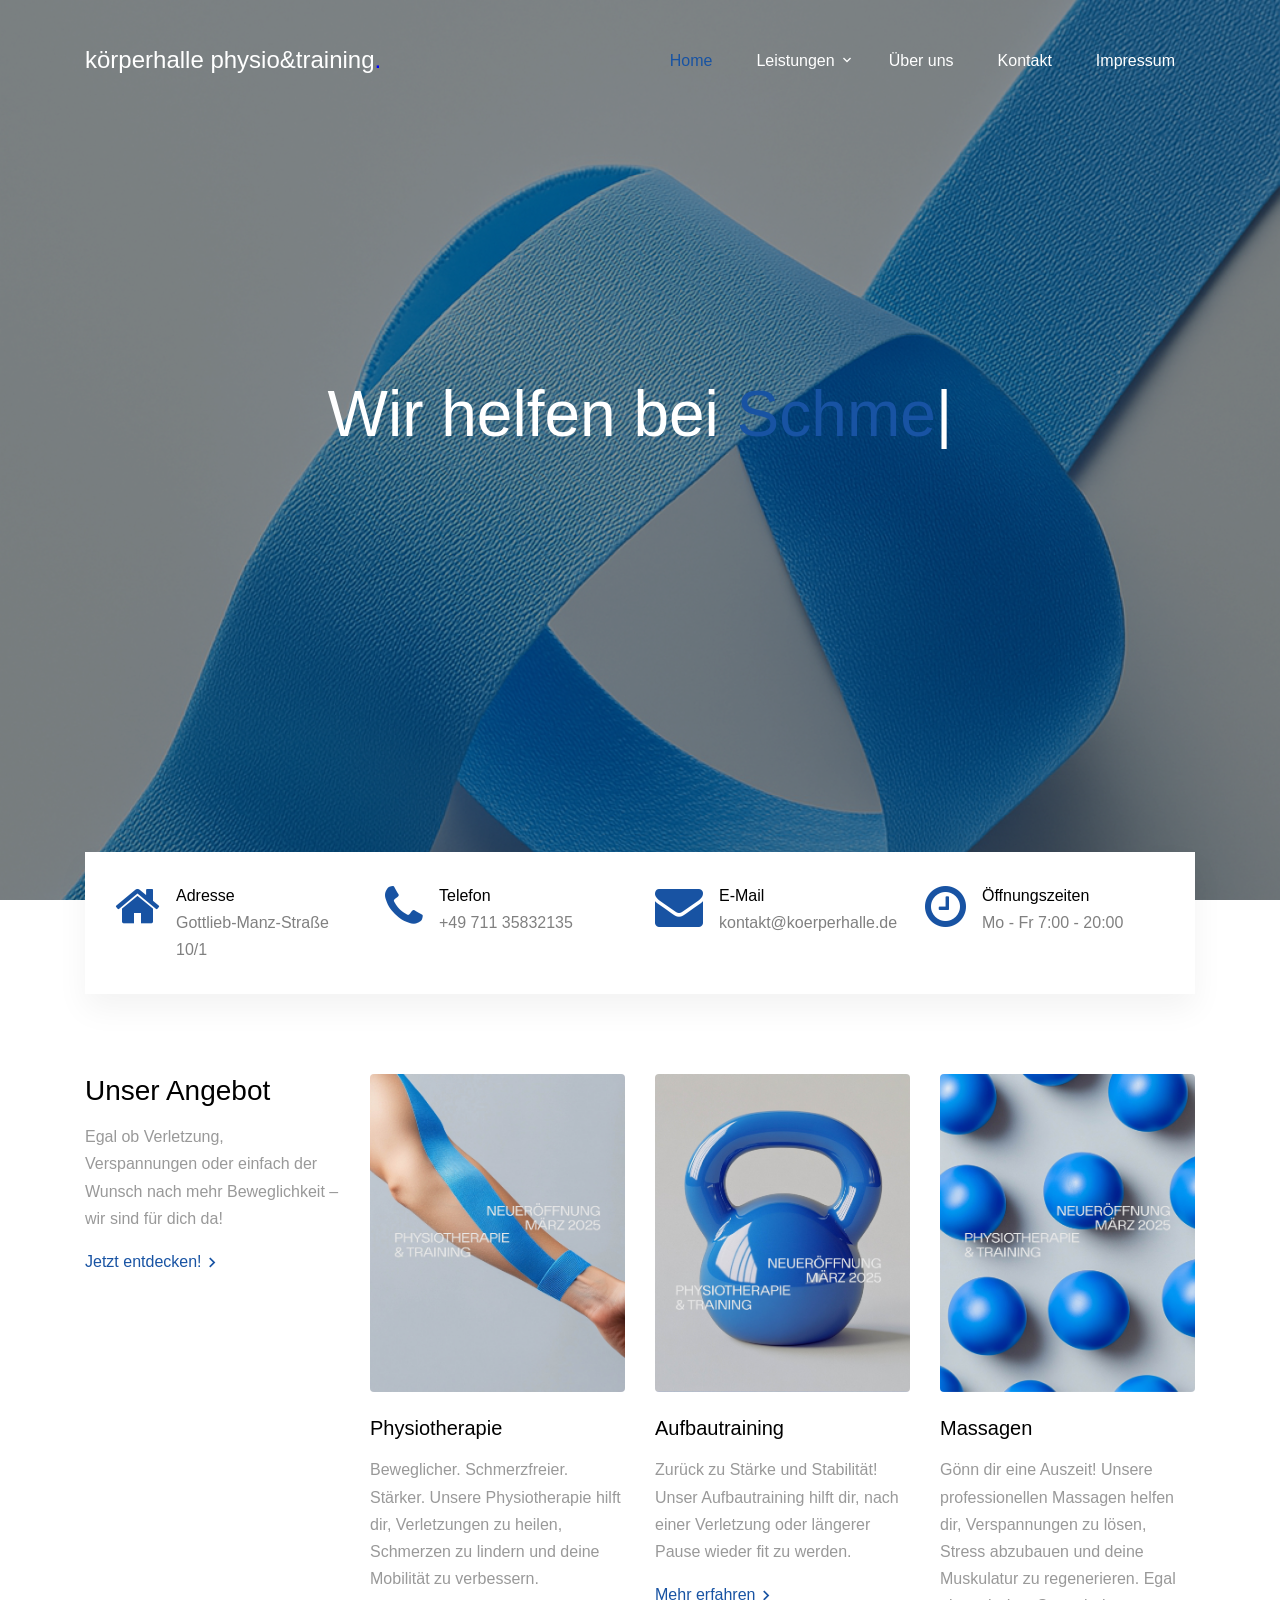
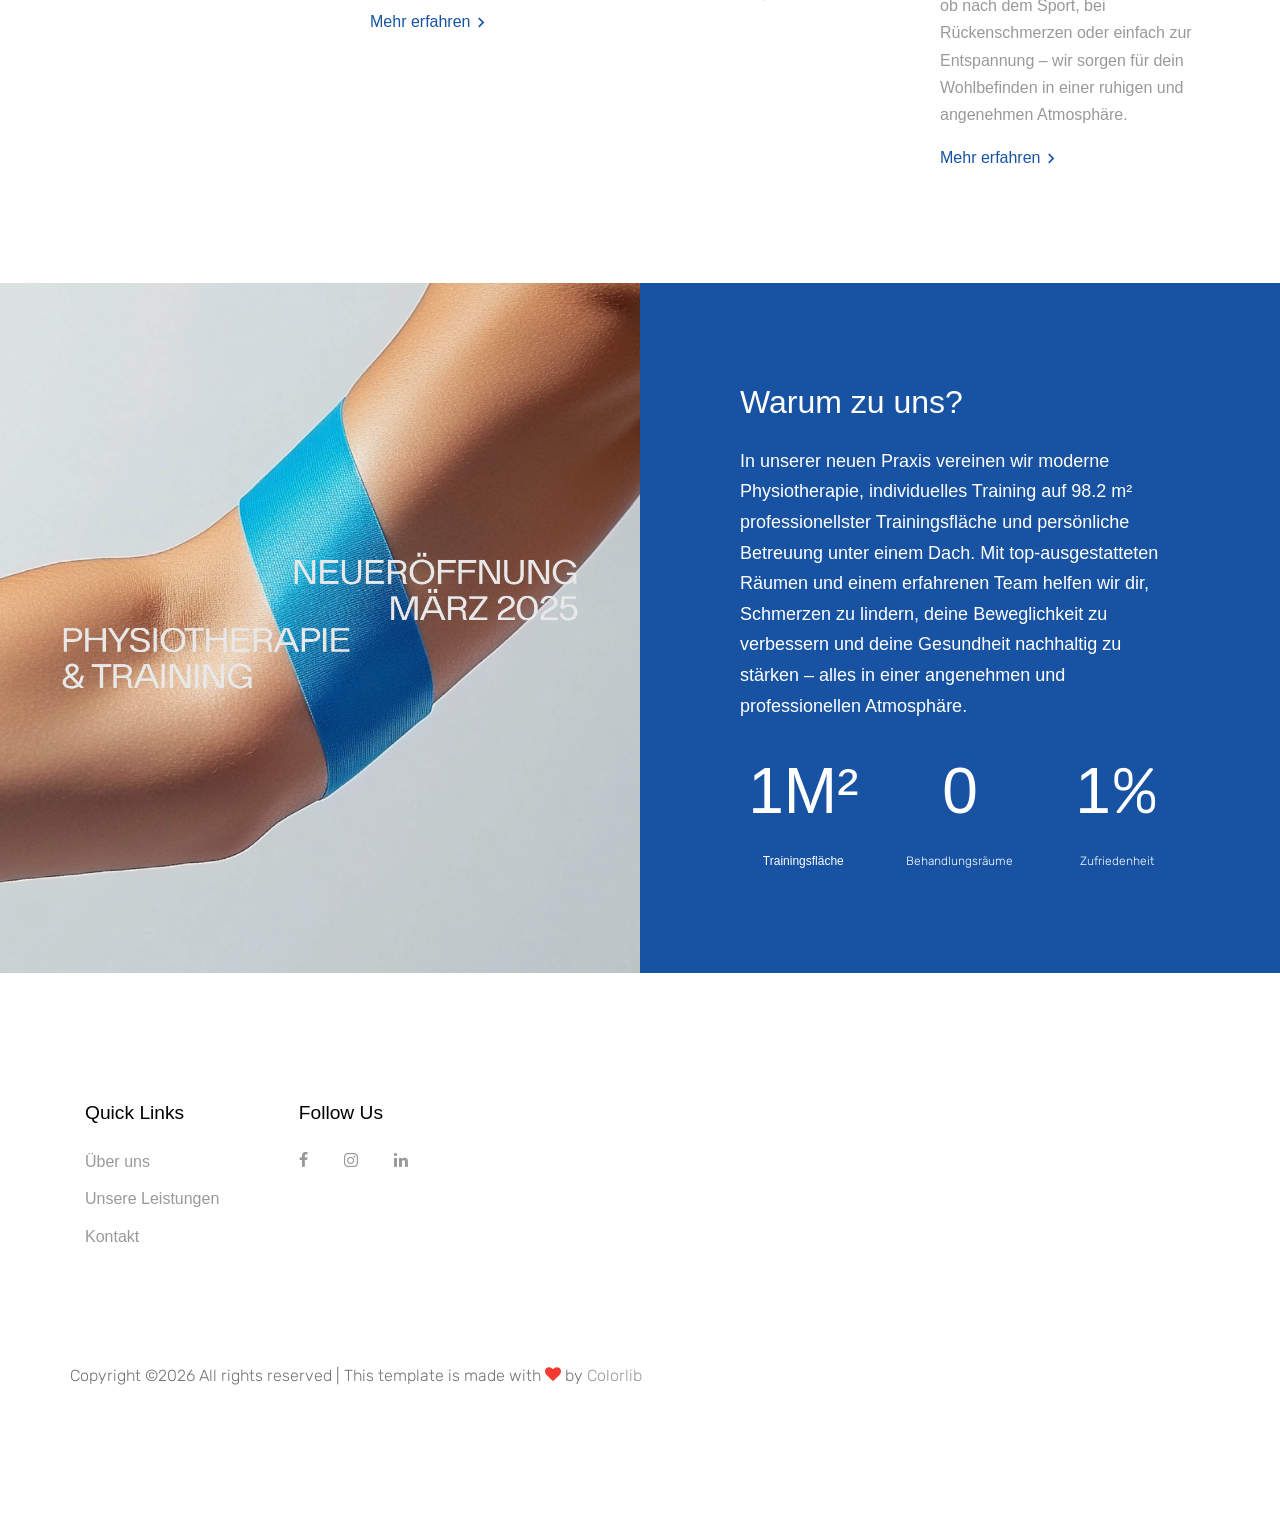
==== index.html @ 4d40f16c "Update index.html" ====
<!DOCTYPE html>
<html lang="de">
  <head>
    <title>Körperhalle physio&training - Ihre Physiotherapie in Filderstadt-Bernhausen</title>
    <meta charset="utf-8">
    <meta name="viewport" content="width=device-width, initial-scale=1, shrink-to-fit=no">

    <link rel="canonical" href="https://koerperhalle.de/index.html"/>
    <link rel="icon" type="image/png" href="images/favicon.png">
  
    <script type="application/ld+json">
      {
        "@context": "https://schema.org",
        "@type": "Physiotherapy",
        "name": "Körperhalle – Physiotherapie Filderstadt Bernhausen",
        "url": "https://koerperhalle.de",
        "address": {
          "@type": "PostalAddress",
          "streetAddress": "Gottlieb-Manz-Straße 10/1",
          "addressLocality": "Filderstadt",
          "postalCode": "70794",
          "addressCountry": "DE"
        },
        "telephone": "+49 711 35832135",
        "priceRange": "€€",
        "geo": {
          "@type": "GeoCoordinates",
          "latitude": "48.6896",
          "longitude": "9.2209"
        },
        "openingHours": "Mo-Fr 07:00-20:00",
        "sameAs": [
          "https://www.instagram.com/koerperhalle.pt", 
          "https://www.facebook.com/share/12Hc7VGkG9W/?mibextid=wwXIfr"
        ]
      }
      </script>  
    
    <link href="https://fonts.googleapis.com/css?family=Rubik:400,700" rel="stylesheet">

    <link rel="stylesheet" href="fonts/icomoon/style.css">

    <link rel="stylesheet" href="fonts/ekstra/ekstra.css">

    <link rel="stylesheet" href="css/bootstrap.min.css">
    <link rel="stylesheet" href="css/magnific-popup.css">
    <link rel="stylesheet" href="css/jquery-ui.css">
    <link rel="stylesheet" href="css/owl.carousel.min.css">
    <link rel="stylesheet" href="css/owl.theme.default.min.css">

    <link rel="stylesheet" href="css/bootstrap-datepicker.css">

    <link rel="stylesheet" href="fonts/flaticon/font/flaticon.css">

    <link rel="stylesheet" href="css/aos.css">
    <link rel="stylesheet" href="css/rangeslider.css">

    <link rel="stylesheet" href="css/style.css">
    
  </head>
  <body>
  
  <div class="site-wrap">

    <div class="site-mobile-menu">
      <div class="site-mobile-menu-header">
        <div class="site-mobile-menu-close mt-3">
          <span class="icon-close2 js-menu-toggle"></span>
        </div>
      </div>
      <div class="site-mobile-menu-body"></div>
    </div>
    
    <header class="site-navbar" role="banner">

      <div class="container">
        <div class="row align-items-center">
          
          <div class="col-11 col-xl-4">
            <h1 class="mb-0 site-logo"><a href="index.html" class="text-white mb-0 custom-font">körperhalle physio&training<span class="text-primary">.</span> </a></h1>
          </div>
          <div class="col-12 col-md-8 d-none d-xl-block">
            <nav class="site-navigation position-relative text-right" role="navigation">

              <ul class="site-menu js-clone-nav mr-auto d-none d-lg-block">
                <li class="active custom-font"><a href="index.html"><span>Home</span></a></li> 
                <li class="has-children custom-font">
                  <a href="Leistungen.html"><span>Leistungen</span></a>
                  <ul class="dropdown arrow-top">
                    <li><a href="Leistungen.html">Manuelle Therapie</a></li>
                    <li><a href="Leistungen.html">Gerätegestützte Krankengymnastik</a></li>
                    <li><a href="Leistungen.html">Manuelle Lymphdrainage</a></li>
                    <li><a href="Leistungen.html">Krankengymnastik</a></li>
                    <li><a href="Leistungen.html">Massagetherapie</a></li>
                    <li><a href="Leistungen.html">Elektrotherapie</a></li>
                    <li><a href="Leistungen.html">Wärmetherapie</a></li>
                    <li><a href="Leistungen.html">Return to Activity Testung</a></li>
                    <li><a href="Leistungen.html">Sportphysiotherapie</a></li>
                  </ul>
                </li>
                <li><a href="ueber-uns.html"><span class="custom-font">Über uns</span></a></li>
                <li><a href="contact.html"><span class="custom-font">Kontakt</span></a></li>
                <li><a href="Impressum.html"><span class="custom-font">Impressum</span></a></li>
              </ul>
            </nav>
          </div>


          <div class="d-inline-block d-xl-none ml-md-0 mr-auto py-3" style="position: relative; top: 3px;"><a href="#" class="site-menu-toggle js-menu-toggle text-white"><span class="icon-menu h3"></span></a></div>

          </div>

        </div>
      </div>
      
    </header>

    <div class="site-blocks-cover overlay" style="background-image: url(images/TapeHeader.jpg);" data-aos="fade" data-stellar-background-ratio="0.5">
      <div class="container">
        <div class="row align-items-center justify-content-center text-center">

          <div class="col-md-10">
            
            <div class="row justify-content-center mb-4">
              <div class="col-md-10 text-center">
                <h1 data-aos="fade-up" class="mb-5 custom-font">Wir helfen bei <span class="typed-words"></span></h1>

              </div>
            </div>

          </div>
        </div>
      </div>
    </div>  

    <div class="block-quick-info-2">
      <div class="container">
        <div class="block-quick-info-2-inner">
          <div class="row">
            <div class="col-sm-6 col-md-6 col-lg-3 mb-3 mb-lg-0">
              <div class="d-flex quick-info-2">
                <span class="icon icon-home mr-3"></span>
                <div class="text">
                  <strong class="d-block heading custom-font">Adresse</strong>
                  <span class="excerpt custom-font"><a href="https://www.google.com/maps/search/?q=Gottlieb-Manz-Straße+10%2F1" target="_blank">Gottlieb-Manz-Straße 10/1</a></span>
                </div>
              </div>
            </div>
            <div class="col-sm-6 col-md-6 col-lg-3 mb-3 mb-lg-0">
              <div class="d-flex quick-info-2">
                <span class="icon icon-phone mr-3"></span>
                <div class="text">
                  <strong class="d-block heading custom-font">Telefon</strong>
                  <span class="excerpt custom-font"><a href="tel:+49071135832135">+49 711 35832135</a></span>
                </div>
              </div>
            </div>
            <div class="col-sm-6 col-md-6 col-lg-3 mb-3 mb-lg-0">
              <div class="d-flex quick-info-2">
                <span class="icon icon-envelope mr-3"></span>
                <div class="text">
                  <strong class="d-block heading custom-font">E-Mail</strong>
                  <span class="excerpt custom-font"><a href="mailto:kontakt@koerperhalle.de">kontakt@koerperhalle.de</a></span>
                </div>
              </div>
            </div>
            <div class="col-sm-6 col-md-6 col-lg-3 mb-3 mb-lg-0">
              <div class="d-flex quick-info-2">
                <span class="icon icon-clock-o mr-3"></span>
                <div class="text">
                  <strong class="d-block heading custom-font">Öffnungszeiten</strong>
                  <span class="excerpt custom-font"><a>Mo - Fr 7:00 - 20:00</a></span>
                </div>
              </div>
            </div>
          </div>
        </div>
      </div>
    </div>

    <div class="block-services-1 py-5">
      <div class="container">
        <div class="row">
          <div class="mb-4 mb-lg-0 col-sm-6 col-md-6 col-lg-3">
            <h3 class="mb-3 custom-font">Unser Angebot</h3>
            <p class="custom-font">Egal ob Verletzung, Verspannungen oder einfach der Wunsch nach mehr Beweglichkeit – wir sind für dich da!</p>
            <p><a href="#" class="d-inline-flex align-items-center block-service-1-more custom-font"><span>Jetzt entdecken!</span> <span class="icon-keyboard_arrow_right icon"></span></a></p>
          </div>
          <div class="mb-4 mb-lg-0 col-sm-6 col-md-6 col-lg-3">
            <div class="block-service-1-card">
              <a href="#" class="thumbnail-link d-block mb-4"><img src="images/Physio1.jpg" alt="Image" class="img-fluid"></a>
              <h3 class="block-service-1-heading mb-3 custom-font"><a href="#">Physiotherapie</a></h3>
              <div class="block-service-1-excerpt"><p class="custom-font">Beweglicher. Schmerzfreier. Stärker. Unsere Physiotherapie hilft dir, Verletzungen zu heilen, Schmerzen zu lindern und deine Mobilität zu verbessern.</p></div>
              <p><a href="#" class="d-inline-flex align-items-center block-service-1-more"><span class="custom-font">Mehr erfahren</span> <span class="icon-keyboard_arrow_right icon"></span></a></p>
            </div>
          </div>
          <div class="mb-4 mb-lg-0 col-sm-6 col-md-6 col-lg-3">
            <div class="block-service-1-card">
              <a href="#" class="thumbnail-link d-block mb-4"><img src="images/AufbauTrain.jpg" alt="Image" class="img-fluid"></a>
              <h3 class="block-service-1-heading mb-3 custom-font"><a href="#">Aufbautraining</a></h3>
              <div class="block-service-1-excerpt"><p class="custom-font">Zurück zu Stärke und Stabilität! Unser Aufbautraining hilft dir, nach einer Verletzung oder längerer Pause wieder fit zu werden.</p></div>
              <p><a href="#" class="d-inline-flex align-items-center block-service-1-more"><span class="custom-font">Mehr erfahren</span> <span class="icon-keyboard_arrow_right icon"></span></a></p>
            </div>
          </div>
          <div class="mb-4 mb-lg-0 col-sm-6 col-md-6 col-lg-3">
            <div class="block-service-1-card">
              <a href="#" class="thumbnail-link d-block mb-4"><img src="images/Massage.jpg" alt="Image" class="img-fluid"></a>
              <h3 class="block-service-1-heading mb-3 custom-font"><a href="#">Massagen</a></h3>
              <div class="block-service-1-excerpt"><p class="custom-font">Gönn dir eine Auszeit! Unsere professionellen Massagen helfen dir, Verspannungen zu lösen, Stress abzubauen und deine Muskulatur zu regenerieren. Egal ob nach dem Sport, bei Rückenschmerzen oder einfach zur Entspannung – wir sorgen für dein Wohlbefinden in einer ruhigen und angenehmen Atmosphäre. </p></div>
              <p><a href="#" class="d-inline-flex align-items-center block-service-1-more custom-font"><span>Mehr erfahren</span> <span class="icon-keyboard_arrow_right icon"></span></a></p>
            </div>
          </div>
        </div>
      </div>
    </div>

    <div class="block-half-content-1 d-block d-lg-flex mt-5">
      <div class="block-half-content-img" style="background-image: url('images/Arm1.jpg')">
        
      </div>
      <div class="block-half-content-text bg-primary">
        <div class="block-half-content-text-inner">
          <h2 class="block-half-content-heading mb-4 custom-font">Warum zu uns?</h2>
          <div class="block-half-content-excerpt">
          <p class="lead custom-font">In unserer neuen Praxis vereinen wir moderne Physiotherapie, individuelles Training auf 98.2 m² professionellster Trainingsfläche und persönliche Betreuung unter einem Dach. Mit top-ausgestatteten Räumen und einem erfahrenen Team helfen wir dir, Schmerzen zu lindern, deine Beweglichkeit zu verbessern und deine Gesundheit nachhaltig zu stärken – alles in einer angenehmen und professionellen Atmosphäre.</p>
          </div>
        </div>

        <div class="block-counter-1 section-counter">
          <div class="row">
            <div class="col-sm-4">
              <div class="counter">
                <div class="number-wrap">
                  <span class="block-counter-1-number custom-font" data-number="98">0</span><span class="append custom-font">M²</span>
                </div>
                <span class="block-counter-1-caption custom-font">Trainingsfläche</span>
              </div>
            </div>
            <div class="col-sm-4">
              <div class="counter">
                <div class="number-wrap">
                  <span class="block-counter-1-number custom-font" data-number="4">0</span><span class="append"></span>
                </div>
                <span class="block-counter-1-caption">Behandlungsräume</span>
              </div>
            </div>
            <div class="col-sm-4">
              <div class="counter">
                <div class="number-wrap">
                  <span class="block-counter-1-number custom-font" data-number="100">0</span><span class="append">%</span>
                </div>
                <span class="block-counter-1-caption">Zufriedenheit</span>
              </div>
            </div>
          </div>
        </div>
      </div>
    </div>

    <!--<div class="mt-5 block-cta-1 primary-overlay" style="background-image: url('images/hero_bg_2.jpg')">
      <div class="container">
        <div class="row align-items-center justify-content-between">
          <div class="col-lg-7 mb-4 mb-lg-0">
            <h2 class="mb-3 mt-0 text-white">Upto 30% Discount for The First Commers</h2>
            <p class="mb-0 text-white lead">Far far away, behind the word mountains, far from the countries Vokalia and Consonantia, there live the blind texts.</p>
          </div>
          <div class="col-lg-4">
            <p class="mb-0"><a href="contact.html" class="btn btn-outline-white text-white btn-md btn-pill px-5 font-weight-bold btn-block">Contact Us</a></p>
          </div>
        </div>
      </div>
    </div>-->
    
    <footer class="site-footer">
        <div class="container">
          <div class="row">
            <div class="col-md-9">
              <div class="row">
                <div class="col-md-6 mb-5 mb-lg-0 col-lg-3">
                  <h2 class="footer-heading mb-4 custom-font">Quick Links</h2>
                  <ul class="list-unstyled custom-font">
                    <li><a href="ueber-uns.html">Über uns</a></li>
                    <li><a href="Leistungen.html">Unsere Leistungen</a></li>
                    <li><a href="contact.html">Kontakt</a></li>
                  </ul>
                </div>
                <div class="col-md-6 mb-5 mb-lg-0 col-lg-3">
                  <h2 class="footer-heading mb-4 custom-font">Follow Us</h2>
                  <a href="#" class="pl-0 pr-3"><span class="icon-facebook"></span></a>
                  <a href="https://www.instagram.com/koerperhalle.pt/" target="_blank" class="pl-3 pr-3"><span class="icon-instagram"></span></a>
                  <a href="#" class="pl-3 pr-3"><span class="icon-linkedin"></span></a>
                </div>
  
  


        <div class="row pt-5 mt-5">
          <div class="col-12 text-md-center text-left">
            <p>
            <!-- Link back to Colorlib can't be removed. Template is licensed under CC BY 3.0. -->
            Copyright &copy;<script>document.write(new Date().getFullYear());</script> All rights reserved | This template is made with <i class="icon-heart text-danger" aria-hidden="true"></i> by <a href="https://colorlib.com" target="_blank" >Colorlib</a>
            <!-- Link back to Colorlib can't be removed. Template is licensed under CC BY 3.0. -->
            </p>
          </div>
        </div>
      </div>
    </footer>
  </div>

  <script src="js/jquery-3.3.1.min.js"></script>
  <script src="js/jquery-migrate-3.0.1.min.js"></script>
  <script src="js/jquery-ui.js"></script>
  <script src="js/popper.min.js"></script>
  <script src="js/bootstrap.min.js"></script>
  <script src="js/owl.carousel.min.js"></script>
  <script src="js/jquery.stellar.min.js"></script>
  <script src="js/jquery.countdown.min.js"></script>
  <script src="js/jquery.magnific-popup.min.js"></script>
  <script src="js/jquery.animateNumber.min.js"></script>
  <script src="js/jquery.waypoints.min.js"></script>

  <script src="js/bootstrap-datepicker.min.js"></script>
  <script src="js/aos.js"></script>
  <script src="js/rangeslider.min.js"></script>
  

  <script src="js/typed.js"></script>
            <script>
            var typed = new Typed('.typed-words', {
            strings: [" Schmerzen"," Stress"," Müdigkeit"],
            typeSpeed: 100,
            backSpeed: 100,
            backDelay: 4000,
            startDelay: 1000,
            loop: true,
            showCursor: true
            });
            </script>

  <script src="js/main.js"></script>
  
  </body>
</html>
---- fonts/icomoon/style.css ----
@font-face {
  font-family: 'icomoon';
  src:  url('fonts/icomoon.eot?10si43');
  src:  url('fonts/icomoon.eot?10si43#iefix') format('embedded-opentype'),
    url('fonts/icomoon.ttf?10si43') format('truetype'),
    url('fonts/icomoon.woff?10si43') format('woff'),
    url('fonts/icomoon.svg?10si43#icomoon') format('svg');
  font-weight: normal;
  font-style: normal;
}

[class^="icon-"], [class*=" icon-"] {
  /* use !important to prevent issues with browser extensions that change fonts */
  font-family: 'icomoon' !important;
  speak: none;
  font-style: normal;
  font-weight: normal;
  font-variant: normal;
  text-transform: none;
  line-height: 1;

  /* Better Font Rendering =========== */
  -webkit-font-smoothing: antialiased;
  -moz-osx-font-smoothing: grayscale;
}

.icon-asterisk:before {
  content: "\f069";
}
.icon-plus:before {
  content: "\f067";
}
.icon-question:before {
  content: "\f128";
}
.icon-minus:before {
  content: "\f068";
}
.icon-glass:before {
  content: "\f000";
}
.icon-music:before {
  content: "\f001";
}
.icon-search:before {
  content: "\f002";
}
.icon-envelope-o:before {
  content: "\f003";
}
.icon-heart:before {
  content: "\f004";
}
.icon-star:before {
  content: "\f005";
}
.icon-star-o:before {
  content: "\f006";
}
.icon-user:before {
  content: "\f007";
}
.icon-film:before {
  content: "\f008";
}
.icon-th-large:before {
  content: "\f009";
}
.icon-th:before {
  content: "\f00a";
}
.icon-th-list:before {
  content: "\f00b";
}
.icon-check:before {
  content: "\f00c";
}
.icon-close:before {
  content: "\f00d";
}
.icon-remove:before {
  content: "\f00d";
}
.icon-times:before {
  content: "\f00d";
}
.icon-search-plus:before {
  content: "\f00e";
}
.icon-search-minus:before {
  content: "\f010";
}
.icon-power-off:before {
  content: "\f011";
}
.icon-signal:before {
  content: "\f012";
}
.icon-cog:before {
  content: "\f013";
}
.icon-gear:before {
  content: "\f013";
}
.icon-trash-o:before {
  content: "\f014";
}
.icon-home:before {
  content: "\f015";
}
.icon-file-o:before {
  content: "\f016";
}
.icon-clock-o:before {
  content: "\f017";
}
.icon-road:before {
  content: "\f018";
}
.icon-download:before {
  content: "\f019";
}
.icon-arrow-circle-o-down:before {
  content: "\f01a";
}
.icon-arrow-circle-o-up:before {
  content: "\f01b";
}
.icon-inbox:before {
  content: "\f01c";
}
.icon-play-circle-o:before {
  content: "\f01d";
}
.icon-repeat:before {
  content: "\f01e";
}
.icon-rotate-right:before {
  content: "\f01e";
}
.icon-refresh:before {
  content: "\f021";
}
.icon-list-alt:before {
  content: "\f022";
}
.icon-lock:before {
  content: "\f023";
}
.icon-flag:before {
  content: "\f024";
}
.icon-headphones:before {
  content: "\f025";
}
.icon-volume-off:before {
  content: "\f026";
}
.icon-volume-down:before {
  content: "\f027";
}
.icon-volume-up:before {
  content: "\f028";
}
.icon-qrcode:before {
  content: "\f029";
}
.icon-barcode:before {
  content: "\f02a";
}
.icon-tag:before {
  content: "\f02b";
}
.icon-tags:before {
  content: "\f02c";
}
.icon-book:before {
  content: "\f02d";
}
.icon-bookmark:before {
  content: "\f02e";
}
.icon-print:before {
  content: "\f02f";
}
.icon-camera:before {
  content: "\f030";
}
.icon-font:before {
  content: "\f031";
}
.icon-bold:before {
  content: "\f032";
}
.icon-italic:before {
  content: "\f033";
}
.icon-text-height:before {
  content: "\f034";
}
.icon-text-width:before {
  content: "\f035";
}
.icon-align-left:before {
  content: "\f036";
}
.icon-align-center:before {
  content: "\f037";
}
.icon-align-right:before {
  content: "\f038";
}
.icon-align-justify:before {
  content: "\f039";
}
.icon-list:before {
  content: "\f03a";
}
.icon-dedent:before {
  content: "\f03b";
}
.icon-outdent:before {
  content: "\f03b";
}
.icon-indent:before {
  content: "\f03c";
}
.icon-video-camera:before {
  content: "\f03d";
}
.icon-image:before {
  content: "\f03e";
}
.icon-photo:before {
  content: "\f03e";
}
.icon-picture-o:before {
  content: "\f03e";
}
.icon-pencil:before {
  content: "\f040";
}
.icon-map-marker:before {
  content: "\f041";
}
.icon-adjust:before {
  content: "\f042";
}
.icon-tint:before {
  content: "\f043";
}
.icon-edit:before {
  content: "\f044";
}
.icon-pencil-square-o:before {
  content: "\f044";
}
.icon-share-square-o:before {
  content: "\f045";
}
.icon-check-square-o:before {
  content: "\f046";
}
.icon-arrows:before {
  content: "\f047";
}
.icon-step-backward:before {
  content: "\f048";
}
.icon-fast-backward:before {
  content: "\f049";
}
.icon-backward:before {
  content: "\f04a";
}
.icon-play:before {
  content: "\f04b";
}
.icon-pause:before {
  content: "\f04c";
}
.icon-stop:before {
  content: "\f04d";
}
.icon-forward:before {
  content: "\f04e";
}
.icon-fast-forward:before {
  content: "\f050";
}
.icon-step-forward:before {
  content: "\f051";
}
.icon-eject:before {
  content: "\f052";
}
.icon-chevron-left:before {
  content: "\f053";
}
.icon-chevron-right:before {
  content: "\f054";
}
.icon-plus-circle:before {
  content: "\f055";
}
.icon-minus-circle:before {
  content: "\f056";
}
.icon-times-circle:before {
  content: "\f057";
}
.icon-check-circle:before {
  content: "\f058";
}
.icon-question-circle:before {
  content: "\f059";
}
.icon-info-circle:before {
  content: "\f05a";
}
.icon-crosshairs:before {
  content: "\f05b";
}
.icon-times-circle-o:before {
  content: "\f05c";
}
.icon-check-circle-o:before {
  content: "\f05d";
}
.icon-ban:before {
  content: "\f05e";
}
.icon-arrow-left:before {
  content: "\f060";
}
.icon-arrow-right:before {
  content: "\f061";
}
.icon-arrow-up:before {
  content: "\f062";
}
.icon-arrow-down:before {
  content: "\f063";
}
.icon-mail-forward:before {
  content: "\f064";
}
.icon-share:before {
  content: "\f064";
}
.icon-expand:before {
  content: "\f065";
}
.icon-compress:before {
  content: "\f066";
}
.icon-exclamation-circle:before {
  content: "\f06a";
}
.icon-gift:before {
  content: "\f06b";
}
.icon-leaf:before {
  content: "\f06c";
}
.icon-fire:before {
  content: "\f06d";
}
.icon-eye:before {
  content: "\f06e";
}
.icon-eye-slash:before {
  content: "\f070";
}
.icon-exclamation-triangle:before {
  content: "\f071";
}
.icon-warning:before {
  content: "\f071";
}
.icon-plane:before {
  content: "\f072";
}
.icon-calendar:before {
  content: "\f073";
}
.icon-random:before {
  content: "\f074";
}
.icon-comment:before {
  content: "\f075";
}
.icon-magnet:before {
  content: "\f076";
}
.icon-chevron-up:before {
  content: "\f077";
}
.icon-chevron-down:before {
  content: "\f078";
}
.icon-retweet:before {
  content: "\f079";
}
.icon-shopping-cart:before {
  content: "\f07a";
}
.icon-folder:before {
  content: "\f07b";
}
.icon-folder-open:before {
  content: "\f07c";
}
.icon-arrows-v:before {
  content: "\f07d";
}
.icon-arrows-h:before {
  content: "\f07e";
}
.icon-bar-chart:before {
  content: "\f080";
}
.icon-bar-chart-o:before {
  content: "\f080";
}
.icon-twitter-square:before {
  content: "\f081";
}
.icon-facebook-square:before {
  content: "\f082";
}
.icon-camera-retro:before {
  content: "\f083";
}
.icon-key:before {
  content: "\f084";
}
.icon-cogs:before {
  content: "\f085";
}
.icon-gears:before {
  content: "\f085";
}
.icon-comments:before {
  content: "\f086";
}
.icon-thumbs-o-up:before {
  content: "\f087";
}
.icon-thumbs-o-down:before {
  content: "\f088";
}
.icon-star-half:before {
  content: "\f089";
}
.icon-heart-o:before {
  content: "\f08a";
}
.icon-sign-out:before {
  content: "\f08b";
}
.icon-linkedin-square:before {
  content: "\f08c";
}
.icon-thumb-tack:before {
  content: "\f08d";
}
.icon-external-link:before {
  content: "\f08e";
}
.icon-sign-in:before {
  content: "\f090";
}
.icon-trophy:before {
  content: "\f091";
}
.icon-github-square:before {
  content: "\f092";
}
.icon-upload:before {
  content: "\f093";
}
.icon-lemon-o:before {
  content: "\f094";
}
.icon-phone:before {
  content: "\f095";
}
.icon-square-o:before {
  content: "\f096";
}
.icon-bookmark-o:before {
  content: "\f097";
}
.icon-phone-square:before {
  content: "\f098";
}
.icon-twitter:before {
  content: "\f099";
}
.icon-facebook:before {
  content: "\f09a";
}
.icon-facebook-f:before {
  content: "\f09a";
}
.icon-github:before {
  content: "\f09b";
}
.icon-unlock:before {
  content: "\f09c";
}
.icon-credit-card:before {
  content: "\f09d";
}
.icon-feed:before {
  content: "\f09e";
}
.icon-rss:before {
  content: "\f09e";
}
.icon-hdd-o:before {
  content: "\f0a0";
}
.icon-bullhorn:before {
  content: "\f0a1";
}
.icon-bell-o:before {
  content: "\f0a2";
}
.icon-certificate:before {
  content: "\f0a3";
}
.icon-hand-o-right:before {
  content: "\f0a4";
}
.icon-hand-o-left:before {
  content: "\f0a5";
}
.icon-hand-o-up:before {
  content: "\f0a6";
}
.icon-hand-o-down:before {
  content: "\f0a7";
}
.icon-arrow-circle-left:before {
  content: "\f0a8";
}
.icon-arrow-circle-right:before {
  content: "\f0a9";
}
.icon-arrow-circle-up:before {
  content: "\f0aa";
}
.icon-arrow-circle-down:before {
  content: "\f0ab";
}
.icon-globe:before {
  content: "\f0ac";
}
.icon-wrench:before {
  content: "\f0ad";
}
.icon-tasks:before {
  content: "\f0ae";
}
.icon-filter:before {
  content: "\f0b0";
}
.icon-briefcase:before {
  content: "\f0b1";
}
.icon-arrows-alt:before {
  content: "\f0b2";
}
.icon-group:before {
  content: "\f0c0";
}
.icon-users:before {
  content: "\f0c0";
}
.icon-chain:before {
  content: "\f0c1";
}
.icon-link:before {
  content: "\f0c1";
}
.icon-cloud:before {
  content: "\f0c2";
}
.icon-flask:before {
  content: "\f0c3";
}
.icon-cut:before {
  content: "\f0c4";
}
.icon-scissors:before {
  content: "\f0c4";
}
.icon-copy:before {
  content: "\f0c5";
}
.icon-files-o:before {
  content: "\f0c5";
}
.icon-paperclip:before {
  content: "\f0c6";
}
.icon-floppy-o:before {
  content: "\f0c7";
}
.icon-save:before {
  content: "\f0c7";
}
.icon-square:before {
  content: "\f0c8";
}
.icon-bars:before {
  content: "\f0c9";
}
.icon-navicon:before {
  content: "\f0c9";
}
.icon-reorder:before {
  content: "\f0c9";
}
.icon-list-ul:before {
  content: "\f0ca";
}
.icon-list-ol:before {
  content: "\f0cb";
}
.icon-strikethrough:before {
  content: "\f0cc";
}
.icon-underline:before {
  content: "\f0cd";
}
.icon-table:before {
  content: "\f0ce";
}
.icon-magic:before {
  content: "\f0d0";
}
.icon-truck:before {
  content: "\f0d1";
}
.icon-pinterest:before {
  content: "\f0d2";
}
.icon-pinterest-square:before {
  content: "\f0d3";
}
.icon-google-plus-square:before {
  content: "\f0d4";
}
.icon-google-plus:before {
  content: "\f0d5";
}
.icon-money:before {
  content: "\f0d6";
}
.icon-caret-down:before {
  content: "\f0d7";
}
.icon-caret-up:before {
  content: "\f0d8";
}
.icon-caret-left:before {
  content: "\f0d9";
}
.icon-caret-right:before {
  content: "\f0da";
}
.icon-columns:before {
  content: "\f0db";
}
.icon-sort:before {
  content: "\f0dc";
}
.icon-unsorted:before {
  content: "\f0dc";
}
.icon-sort-desc:before {
  content: "\f0dd";
}
.icon-sort-down:before {
  content: "\f0dd";
}
.icon-sort-asc:before {
  content: "\f0de";
}
.icon-sort-up:before {
  content: "\f0de";
}
.icon-envelope:before {
  content: "\f0e0";
}
.icon-linkedin:before {
  content: "\f0e1";
}
.icon-rotate-left:before {
  content: "\f0e2";
}
.icon-undo:before {
  content: "\f0e2";
}
.icon-gavel:before {
  content: "\f0e3";
}
.icon-legal:before {
  content: "\f0e3";
}
.icon-dashboard:before {
  content: "\f0e4";
}
.icon-tachometer:before {
  content: "\f0e4";
}
.icon-comment-o:before {
  content: "\f0e5";
}
.icon-comments-o:before {
  content: "\f0e6";
}
.icon-bolt:before {
  content: "\f0e7";
}
.icon-flash:before {
  content: "\f0e7";
}
.icon-sitemap:before {
  content: "\f0e8";
}
.icon-umbrella:before {
  content: "\f0e9";
}
.icon-clipboard:before {
  content: "\f0ea";
}
.icon-paste:before {
  content: "\f0ea";
}
.icon-lightbulb-o:before {
  content: "\f0eb";
}
.icon-exchange:before {
  content: "\f0ec";
}
.icon-cloud-download:before {
  content: "\f0ed";
}
.icon-cloud-upload:before {
  content: "\f0ee";
}
.icon-user-md:before {
  content: "\f0f0";
}
.icon-stethoscope:before {
  content: "\f0f1";
}
.icon-suitcase:before {
  content: "\f0f2";
}
.icon-bell:before {
  content: "\f0f3";
}
.icon-coffee:before {
  content: "\f0f4";
}
.icon-cutlery:before {
  content: "\f0f5";
}
.icon-file-text-o:before {
  content: "\f0f6";
}
.icon-building-o:before {
  content: "\f0f7";
}
.icon-hospital-o:before {
  content: "\f0f8";
}
.icon-ambulance:before {
  content: "\f0f9";
}
.icon-medkit:before {
  content: "\f0fa";
}
.icon-fighter-jet:before {
  content: "\f0fb";
}
.icon-beer:before {
  content: "\f0fc";
}
.icon-h-square:before {
  content: "\f0fd";
}
.icon-plus-square:before {
  content: "\f0fe";
}
.icon-angle-double-left:before {
  content: "\f100";
}
.icon-angle-double-right:before {
  content: "\f101";
}
.icon-angle-double-up:before {
  content: "\f102";
}
.icon-angle-double-down:before {
  content: "\f103";
}
.icon-angle-left:before {
  content: "\f104";
}
.icon-angle-right:before {
  content: "\f105";
}
.icon-angle-up:before {
  content: "\f106";
}
.icon-angle-down:before {
  content: "\f107";
}
.icon-desktop:before {
  content: "\f108";
}
.icon-laptop:before {
  content: "\f109";
}
.icon-tablet:before {
  content: "\f10a";
}
.icon-mobile:before {
  content: "\f10b";
}
.icon-mobile-phone:before {
  content: "\f10b";
}
.icon-circle-o:before {
  content: "\f10c";
}
.icon-quote-left:before {
  content: "\f10d";
}
.icon-quote-right:before {
  content: "\f10e";
}
.icon-spinner:before {
  content: "\f110";
}
.icon-circle:before {
  content: "\f111";
}
.icon-mail-reply:before {
  content: "\f112";
}
.icon-reply:before {
  content: "\f112";
}
.icon-github-alt:before {
  content: "\f113";
}
.icon-folder-o:before {
  content: "\f114";
}
.icon-folder-open-o:before {
  content: "\f115";
}
.icon-smile-o:before {
  content: "\f118";
}
.icon-frown-o:before {
  content: "\f119";
}
.icon-meh-o:before {
  content: "\f11a";
}
.icon-gamepad:before {
  content: "\f11b";
}
.icon-keyboard-o:before {
  content: "\f11c";
}
.icon-flag-o:before {
  content: "\f11d";
}
.icon-flag-checkered:before {
  content: "\f11e";
}
.icon-terminal:before {
  content: "\f120";
}
.icon-code:before {
  content: "\f121";
}
.icon-mail-reply-all:before {
  content: "\f122";
}
.icon-reply-all:before {
  content: "\f122";
}
.icon-star-half-empty:before {
  content: "\f123";
}
.icon-star-half-full:before {
  content: "\f123";
}
.icon-star-half-o:before {
  content: "\f123";
}
.icon-location-arrow:before {
  content: "\f124";
}
.icon-crop:before {
  content: "\f125";
}
.icon-code-fork:before {
  content: "\f126";
}
.icon-chain-broken:before {
  content: "\f127";
}
.icon-unlink:before {
  content: "\f127";
}
.icon-info:before {
  content: "\f129";
}
.icon-exclamation:before {
  content: "\f12a";
}
.icon-superscript:before {
  content: "\f12b";
}
.icon-subscript:before {
  content: "\f12c";
}
.icon-eraser:before {
  content: "\f12d";
}
.icon-puzzle-piece:before {
  content: "\f12e";
}
.icon-microphone:before {
  content: "\f130";
}
.icon-microphone-slash:before {
  content: "\f131";
}
.icon-shield:before {
  content: "\f132";
}
.icon-calendar-o:before {
  content: "\f133";
}
.icon-fire-extinguisher:before {
  content: "\f134";
}
.icon-rocket:before {
  content: "\f135";
}
.icon-maxcdn:before {
  content: "\f136";
}
.icon-chevron-circle-left:before {
  content: "\f137";
}
.icon-chevron-circle-right:before {
  content: "\f138";
}
.icon-chevron-circle-up:before {
  content: "\f139";
}
.icon-chevron-circle-down:before {
  content: "\f13a";
}
.icon-html5:before {
  content: "\f13b";
}
.icon-css3:before {
  content: "\f13c";
}
.icon-anchor:before {
  content: "\f13d";
}
.icon-unlock-alt:before {
  content: "\f13e";
}
.icon-bullseye:before {
  content: "\f140";
}
.icon-ellipsis-h:before {
  content: "\f141";
}
.icon-ellipsis-v:before {
  content: "\f142";
}
.icon-rss-square:before {
  content: "\f143";
}
.icon-play-circle:before {
  content: "\f144";
}
.icon-ticket:before {
  content: "\f145";
}
.icon-minus-square:before {
  content: "\f146";
}
.icon-minus-square-o:before {
  content: "\f147";
}
.icon-level-up:before {
  content: "\f148";
}
.icon-level-down:before {
  content: "\f149";
}
.icon-check-square:before {
  content: "\f14a";
}
.icon-pencil-square:before {
  content: "\f14b";
}
.icon-external-link-square:before {
  content: "\f14c";
}
.icon-share-square:before {
  content: "\f14d";
}
.icon-compass:before {
  content: "\f14e";
}
.icon-caret-square-o-down:before {
  content: "\f150";
}
.icon-toggle-down:before {
  content: "\f150";
}
.icon-caret-square-o-up:before {
  content: "\f151";
}
.icon-toggle-up:before {
  content: "\f151";
}
.icon-caret-square-o-right:before {
  content: "\f152";
}
.icon-toggle-right:before {
  content: "\f152";
}
.icon-eur:before {
  content: "\f153";
}
.icon-euro:before {
  content: "\f153";
}
.icon-gbp:before {
  content: "\f154";
}
.icon-dollar:before {
  content: "\f155";
}
.icon-usd:before {
  content: "\f155";
}
.icon-inr:before {
  content: "\f156";
}
.icon-rupee:before {
  content: "\f156";
}
.icon-cny:before {
  content: "\f157";
}
.icon-jpy:before {
  content: "\f157";
}
.icon-rmb:before {
  content: "\f157";
}
.icon-yen:before {
  content: "\f157";
}
.icon-rouble:before {
  content: "\f158";
}
.icon-rub:before {
  content: "\f158";
}
.icon-ruble:before {
  content: "\f158";
}
.icon-krw:before {
  content: "\f159";
}
.icon-won:before {
  content: "\f159";
}
.icon-bitcoin:before {
  content: "\f15a";
}
.icon-btc:before {
  content: "\f15a";
}
.icon-file:before {
  content: "\f15b";
}
.icon-file-text:before {
  content: "\f15c";
}
.icon-sort-alpha-asc:before {
  content: "\f15d";
}
.icon-sort-alpha-desc:before {
  content: "\f15e";
}
.icon-sort-amount-asc:before {
  content: "\f160";
}
.icon-sort-amount-desc:before {
  content: "\f161";
}
.icon-sort-numeric-asc:before {
  content: "\f162";
}
.icon-sort-numeric-desc:before {
  content: "\f163";
}
.icon-thumbs-up:before {
  content: "\f164";
}
.icon-thumbs-down:before {
  content: "\f165";
}
.icon-youtube-square:before {
  content: "\f166";
}
.icon-youtube:before {
  content: "\f167";
}
.icon-xing:before {
  content: "\f168";
}
.icon-xing-square:before {
  content: "\f169";
}
.icon-youtube-play:before {
  content: "\f16a";
}
.icon-dropbox:before {
  content: "\f16b";
}
.icon-stack-overflow:before {
  content: "\f16c";
}
.icon-instagram:before {
  content: "\f16d";
}
.icon-flickr:before {
  content: "\f16e";
}
.icon-adn:before {
  content: "\f170";
}
.icon-bitbucket:before {
  content: "\f171";
}
.icon-bitbucket-square:before {
  content: "\f172";
}
.icon-tumblr:before {
  content: "\f173";
}
.icon-tumblr-square:before {
  content: "\f174";
}
.icon-long-arrow-down:before {
  content: "\f175";
}
.icon-long-arrow-up:before {
  content: "\f176";
}
.icon-long-arrow-left:before {
  content: "\f177";
}
.icon-long-arrow-right:before {
  content: "\f178";
}
.icon-apple:before {
  content: "\f179";
}
.icon-windows:before {
  content: "\f17a";
}
.icon-android:before {
  content: "\f17b";
}
.icon-linux:before {
  content: "\f17c";
}
.icon-dribbble:before {
  content: "\f17d";
}
.icon-skype:before {
  content: "\f17e";
}
.icon-foursquare:before {
  content: "\f180";
}
.icon-trello:before {
  content: "\f181";
}
.icon-female:before {
  content: "\f182";
}
.icon-male:before {
  content: "\f183";
}
.icon-gittip:before {
  content: "\f184";
}
.icon-gratipay:before {
  content: "\f184";
}
.icon-sun-o:before {
  content: "\f185";
}
.icon-moon-o:before {
  content: "\f186";
}
.icon-archive:before {
  content: "\f187";
}
.icon-bug:before {
  content: "\f188";
}
.icon-vk:before {
  content: "\f189";
}
.icon-weibo:before {
  content: "\f18a";
}
.icon-renren:before {
  content: "\f18b";
}
.icon-pagelines:before {
  content: "\f18c";
}
.icon-stack-exchange:before {
  content: "\f18d";
}
.icon-arrow-circle-o-right:before {
  content: "\f18e";
}
.icon-arrow-circle-o-left:before {
  content: "\f190";
}
.icon-caret-square-o-left:before {
  content: "\f191";
}
.icon-toggle-left:before {
  content: "\f191";
}
.icon-dot-circle-o:before {
  content: "\f192";
}
.icon-wheelchair:before {
  content: "\f193";
}
.icon-vimeo-square:before {
  content: "\f194";
}
.icon-try:before {
  content: "\f195";
}
.icon-turkish-lira:before {
  content: "\f195";
}
.icon-plus-square-o:before {
  content: "\f196";
}
.icon-space-shuttle:before {
  content: "\f197";
}
.icon-slack:before {
  content: "\f198";
}
.icon-envelope-square:before {
  content: "\f199";
}
.icon-wordpress:before {
  content: "\f19a";
}
.icon-openid:before {
  content: "\f19b";
}
.icon-bank:before {
  content: "\f19c";
}
.icon-institution:before {
  content: "\f19c";
}
.icon-university:before {
  content: "\f19c";
}
.icon-graduation-cap:before {
  content: "\f19d";
}
.icon-mortar-board:before {
  content: "\f19d";
}
.icon-yahoo:before {
  content: "\f19e";
}
.icon-google:before {
  content: "\f1a0";
}
.icon-reddit:before {
  content: "\f1a1";
}
.icon-reddit-square:before {
  content: "\f1a2";
}
.icon-stumbleupon-circle:before {
  content: "\f1a3";
}
.icon-stumbleupon:before {
  content: "\f1a4";
}
.icon-delicious:before {
  content: "\f1a5";
}
.icon-digg:before {
  content: "\f1a6";
}
.icon-pied-piper-pp:before {
  content: "\f1a7";
}
.icon-pied-piper-alt:before {
  content: "\f1a8";
}
.icon-drupal:before {
  content: "\f1a9";
}
.icon-joomla:before {
  content: "\f1aa";
}
.icon-language:before {
  content: "\f1ab";
}
.icon-fax:before {
  content: "\f1ac";
}
.icon-building:before {
  content: "\f1ad";
}
.icon-child:before {
  content: "\f1ae";
}
.icon-paw:before {
  content: "\f1b0";
}
.icon-spoon:before {
  content: "\f1b1";
}
.icon-cube:before {
  content: "\f1b2";
}
.icon-cubes:before {
  content: "\f1b3";
}
.icon-behance:before {
  content: "\f1b4";
}
.icon-behance-square:before {
  content: "\f1b5";
}
.icon-steam:before {
  content: "\f1b6";
}
.icon-steam-square:before {
  content: "\f1b7";
}
.icon-recycle:before {
  content: "\f1b8";
}
.icon-automobile:before {
  content: "\f1b9";
}
.icon-car:before {
  content: "\f1b9";
}
.icon-cab:before {
  content: "\f1ba";
}
.icon-taxi:before {
  content: "\f1ba";
}
.icon-tree:before {
  content: "\f1bb";
}
.icon-spotify:before {
  content: "\f1bc";
}
.icon-deviantart:before {
  content: "\f1bd";
}
.icon-soundcloud:before {
  content: "\f1be";
}
.icon-database:before {
  content: "\f1c0";
}
.icon-file-pdf-o:before {
  content: "\f1c1";
}
.icon-file-word-o:before {
  content: "\f1c2";
}
.icon-file-excel-o:before {
  content: "\f1c3";
}
.icon-file-powerpoint-o:before {
  content: "\f1c4";
}
.icon-file-image-o:before {
  content: "\f1c5";
}
.icon-file-photo-o:before {
  content: "\f1c5";
}
.icon-file-picture-o:before {
  content: "\f1c5";
}
.icon-file-archive-o:before {
  content: "\f1c6";
}
.icon-file-zip-o:before {
  content: "\f1c6";
}
.icon-file-audio-o:before {
  content: "\f1c7";
}
.icon-file-sound-o:before {
  content: "\f1c7";
}
.icon-file-movie-o:before {
  content: "\f1c8";
}
.icon-file-video-o:before {
  content: "\f1c8";
}
.icon-file-code-o:before {
  content: "\f1c9";
}
.icon-vine:before {
  content: "\f1ca";
}
.icon-codepen:before {
  content: "\f1cb";
}
.icon-jsfiddle:before {
  content: "\f1cc";
}
.icon-life-bouy:before {
  content: "\f1cd";
}
.icon-life-buoy:before {
  content: "\f1cd";
}
.icon-life-ring:before {
  content: "\f1cd";
}
.icon-life-saver:before {
  content: "\f1cd";
}
.icon-support:before {
  content: "\f1cd";
}
.icon-circle-o-notch:before {
  content: "\f1ce";
}
.icon-ra:before {
  content: "\f1d0";
}
.icon-rebel:before {
  content: "\f1d0";
}
.icon-resistance:before {
  content: "\f1d0";
}
.icon-empire:before {
  content: "\f1d1";
}
.icon-ge:before {
  content: "\f1d1";
}
.icon-git-square:before {
  content: "\f1d2";
}
.icon-git:before {
  content: "\f1d3";
}
.icon-hacker-news:before {
  content: "\f1d4";
}
.icon-y-combinator-square:before {
  content: "\f1d4";
}
.icon-yc-square:before {
  content: "\f1d4";
}
.icon-tencent-weibo:before {
  content: "\f1d5";
}
.icon-qq:before {
  content: "\f1d6";
}
.icon-wechat:before {
  content: "\f1d7";
}
.icon-weixin:before {
  content: "\f1d7";
}
.icon-paper-plane:before {
  content: "\f1d8";
}
.icon-send:before {
  content: "\f1d8";
}
.icon-paper-plane-o:before {
  content: "\f1d9";
}
.icon-send-o:before {
  content: "\f1d9";
}
.icon-history:before {
  content: "\f1da";
}
.icon-circle-thin:before {
  content: "\f1db";
}
.icon-header:before {
  content: "\f1dc";
}
.icon-paragraph:before {
  content: "\f1dd";
}
.icon-sliders:before {
  content: "\f1de";
}
.icon-share-alt:before {
  content: "\f1e0";
}
.icon-share-alt-square:before {
  content: "\f1e1";
}
.icon-bomb:before {
  content: "\f1e2";
}
.icon-futbol-o:before {
  content: "\f1e3";
}
.icon-soccer-ball-o:before {
  content: "\f1e3";
}
.icon-tty:before {
  content: "\f1e4";
}
.icon-binoculars:before {
  content: "\f1e5";
}
.icon-plug:before {
  content: "\f1e6";
}
.icon-slideshare:before {
  content: "\f1e7";
}
.icon-twitch:before {
  content: "\f1e8";
}
.icon-yelp:before {
  content: "\f1e9";
}
.icon-newspaper-o:before {
  content: "\f1ea";
}
.icon-wifi:before {
  content: "\f1eb";
}
.icon-calculator:before {
  content: "\f1ec";
}
.icon-paypal:before {
  content: "\f1ed";
}
.icon-google-wallet:before {
  content: "\f1ee";
}
.icon-cc-visa:before {
  content: "\f1f0";
}
.icon-cc-mastercard:before {
  content: "\f1f1";
}
.icon-cc-discover:before {
  content: "\f1f2";
}
.icon-cc-amex:before {
  content: "\f1f3";
}
.icon-cc-paypal:before {
  content: "\f1f4";
}
.icon-cc-stripe:before {
  content: "\f1f5";
}
.icon-bell-slash:before {
  content: "\f1f6";
}
.icon-bell-slash-o:before {
  content: "\f1f7";
}
.icon-trash:before {
  content: "\f1f8";
}
.icon-copyright:before {
  content: "\f1f9";
}
.icon-at:before {
  content: "\f1fa";
}
.icon-eyedropper:before {
  content: "\f1fb";
}
.icon-paint-brush:before {
  content: "\f1fc";
}
.icon-birthday-cake:before {
  content: "\f1fd";
}
.icon-area-chart:before {
  content: "\f1fe";
}
.icon-pie-chart:before {
  content: "\f200";
}
.icon-line-chart:before {
  content: "\f201";
}
.icon-lastfm:before {
  content: "\f202";
}
.icon-lastfm-square:before {
  content: "\f203";
}
.icon-toggle-off:before {
  content: "\f204";
}
.icon-toggle-on:before {
  content: "\f205";
}
.icon-bicycle:before {
  content: "\f206";
}
.icon-bus:before {
  content: "\f207";
}
.icon-ioxhost:before {
  content: "\f208";
}
.icon-angellist:before {
  content: "\f209";
}
.icon-cc:before {
  content: "\f20a";
}
.icon-ils:before {
  content: "\f20b";
}
.icon-shekel:before {
  content: "\f20b";
}
.icon-sheqel:before {
  content: "\f20b";
}
.icon-meanpath:before {
  content: "\f20c";
}
.icon-buysellads:before {
  content: "\f20d";
}
.icon-connectdevelop:before {
  content: "\f20e";
}
.icon-dashcube:before {
  content: "\f210";
}
.icon-forumbee:before {
  content: "\f211";
}
.icon-leanpub:before {
  content: "\f212";
}
.icon-sellsy:before {
  content: "\f213";
}
.icon-shirtsinbulk:before {
  content: "\f214";
}
.icon-simplybuilt:before {
  content: "\f215";
}
.icon-skyatlas:before {
  content: "\f216";
}
.icon-cart-plus:before {
  content: "\f217";
}
.icon-cart-arrow-down:before {
  content: "\f218";
}
.icon-diamond:before {
  content: "\f219";
}
.icon-ship:before {
  content: "\f21a";
}
.icon-user-secret:before {
  content: "\f21b";
}
.icon-motorcycle:before {
  content: "\f21c";
}
.icon-street-view:before {
  content: "\f21d";
}
.icon-heartbeat:before {
  content: "\f21e";
}
.icon-venus:before {
  content: "\f221";
}
.icon-mars:before {
  content: "\f222";
}
.icon-mercury:before {
  content: "\f223";
}
.icon-intersex:before {
  content: "\f224";
}
.icon-transgender:before {
  content: "\f224";
}
.icon-transgender-alt:before {
  content: "\f225";
}
.icon-venus-double:before {
  content: "\f226";
}
.icon-mars-double:before {
  content: "\f227";
}
.icon-venus-mars:before {
  content: "\f228";
}
.icon-mars-stroke:before {
  content: "\f229";
}
.icon-mars-stroke-v:before {
  content: "\f22a";
}
.icon-mars-stroke-h:before {
  content: "\f22b";
}
.icon-neuter:before {
  content: "\f22c";
}
.icon-genderless:before {
  content: "\f22d";
}
.icon-facebook-official:before {
  content: "\f230";
}
.icon-pinterest-p:before {
  content: "\f231";
}
.icon-whatsapp:before {
  content: "\f232";
}
.icon-server:before {
  content: "\f233";
}
.icon-user-plus:before {
  content: "\f234";
}
.icon-user-times:before {
  content: "\f235";
}
.icon-bed:before {
  content: "\f236";
}
.icon-hotel:before {
  content: "\f236";
}
.icon-viacoin:before {
  content: "\f237";
}
.icon-train:before {
  content: "\f238";
}
.icon-subway:before {
  content: "\f239";
}
.icon-medium:before {
  content: "\f23a";
}
.icon-y-combinator:before {
  content: "\f23b";
}
.icon-yc:before {
  content: "\f23b";
}
.icon-optin-monster:before {
  content: "\f23c";
}
.icon-opencart:before {
  content: "\f23d";
}
.icon-expeditedssl:before {
  content: "\f23e";
}
.icon-battery:before {
  content: "\f240";
}
.icon-battery-4:before {
  content: "\f240";
}
.icon-battery-full:before {
  content: "\f240";
}
.icon-battery-3:before {
  content: "\f241";
}
.icon-battery-three-quarters:before {
  content: "\f241";
}
.icon-battery-2:before {
  content: "\f242";
}
.icon-battery-half:before {
  content: "\f242";
}
.icon-battery-1:before {
  content: "\f243";
}
.icon-battery-quarter:before {
  content: "\f243";
}
.icon-battery-0:before {
  content: "\f244";
}
.icon-battery-empty:before {
  content: "\f244";
}
.icon-mouse-pointer:before {
  content: "\f245";
}
.icon-i-cursor:before {
  content: "\f246";
}
.icon-object-group:before {
  content: "\f247";
}
.icon-object-ungroup:before {
  content: "\f248";
}
.icon-sticky-note:before {
  content: "\f249";
}
.icon-sticky-note-o:before {
  content: "\f24a";
}
.icon-cc-jcb:before {
  content: "\f24b";
}
.icon-cc-diners-club:before {
  content: "\f24c";
}
.icon-clone:before {
  content: "\f24d";
}
.icon-balance-scale:before {
  content: "\f24e";
}
.icon-hourglass-o:before {
  content: "\f250";
}
.icon-hourglass-1:before {
  content: "\f251";
}
.icon-hourglass-start:before {
  content: "\f251";
}
.icon-hourglass-2:before {
  content: "\f252";
}
.icon-hourglass-half:before {
  content: "\f252";
}
.icon-hourglass-3:before {
  content: "\f253";
}
.icon-hourglass-end:before {
  content: "\f253";
}
.icon-hourglass:before {
  content: "\f254";
}
.icon-hand-grab-o:before {
  content: "\f255";
}
.icon-hand-rock-o:before {
  content: "\f255";
}
.icon-hand-paper-o:before {
  content: "\f256";
}
.icon-hand-stop-o:before {
  content: "\f256";
}
.icon-hand-scissors-o:before {
  content: "\f257";
}
.icon-hand-lizard-o:before {
  content: "\f258";
}
.icon-hand-spock-o:before {
  content: "\f259";
}
.icon-hand-pointer-o:before {
  content: "\f25a";
}
.icon-hand-peace-o:before {
  content: "\f25b";
}
.icon-trademark:before {
  content: "\f25c";
}
.icon-registered:before {
  content: "\f25d";
}
.icon-creative-commons:before {
  content: "\f25e";
}
.icon-gg:before {
  content: "\f260";
}
.icon-gg-circle:before {
  content: "\f261";
}
.icon-tripadvisor:before {
  content: "\f262";
}
.icon-odnoklassniki:before {
  content: "\f263";
}
.icon-odnoklassniki-square:before {
  content: "\f264";
}
.icon-get-pocket:before {
  content: "\f265";
}
.icon-wikipedia-w:before {
  content: "\f266";
}
.icon-safari:before {
  content: "\f267";
}
.icon-chrome:before {
  content: "\f268";
}
.icon-firefox:before {
  content: "\f269";
}
.icon-opera:before {
  content: "\f26a";
}
.icon-internet-explorer:before {
  content: "\f26b";
}
.icon-television:before {
  content: "\f26c";
}
.icon-tv:before {
  content: "\f26c";
}
.icon-contao:before {
  content: "\f26d";
}
.icon-500px:before {
  content: "\f26e";
}
.icon-amazon:before {
  content: "\f270";
}
.icon-calendar-plus-o:before {
  content: "\f271";
}
.icon-calendar-minus-o:before {
  content: "\f272";
}
.icon-calendar-times-o:before {
  content: "\f273";
}
.icon-calendar-check-o:before {
  content: "\f274";
}
.icon-industry:before {
  content: "\f275";
}
.icon-map-pin:before {
  content: "\f276";
}
.icon-map-signs:before {
  content: "\f277";
}
.icon-map-o:before {
  content: "\f278";
}
.icon-map:before {
  content: "\f279";
}
.icon-commenting:before {
  content: "\f27a";
}
.icon-commenting-o:before {
  content: "\f27b";
}
.icon-houzz:before {
  content: "\f27c";
}
.icon-vimeo:before {
  content: "\f27d";
}
.icon-black-tie:before {
  content: "\f27e";
}
.icon-fonticons:before {
  content: "\f280";
}
.icon-reddit-alien:before {
  content: "\f281";
}
.icon-edge:before {
  content: "\f282";
}
.icon-credit-card-alt:before {
  content: "\f283";
}
.icon-codiepie:before {
  content: "\f284";
}
.icon-modx:before {
  content: "\f285";
}
.icon-fort-awesome:before {
  content: "\f286";
}
.icon-usb:before {
  content: "\f287";
}
.icon-product-hunt:before {
  content: "\f288";
}
.icon-mixcloud:before {
  content: "\f289";
}
.icon-scribd:before {
  content: "\f28a";
}
.icon-pause-circle:before {
  content: "\f28b";
}
.icon-pause-circle-o:before {
  content: "\f28c";
}
.icon-stop-circle:before {
  content: "\f28d";
}
.icon-stop-circle-o:before {
  content: "\f28e";
}
.icon-shopping-bag:before {
  content: "\f290";
}
.icon-shopping-basket:before {
  content: "\f291";
}
.icon-hashtag:before {
  content: "\f292";
}
.icon-bluetooth:before {
  content: "\f293";
}
.icon-bluetooth-b:before {
  content: "\f294";
}
.icon-percent:before {
  content: "\f295";
}
.icon-gitlab:before {
  content: "\f296";
}
.icon-wpbeginner:before {
  content: "\f297";
}
.icon-wpforms:before {
  content: "\f298";
}
.icon-envira:before {
  content: "\f299";
}
.icon-universal-access:before {
  content: "\f29a";
}
.icon-wheelchair-alt:before {
  content: "\f29b";
}
.icon-question-circle-o:before {
  content: "\f29c";
}
.icon-blind:before {
  content: "\f29d";
}
.icon-audio-description:before {
  content: "\f29e";
}
.icon-volume-control-phone:before {
  content: "\f2a0";
}
.icon-braille:before {
  content: "\f2a1";
}
.icon-assistive-listening-systems:before {
  content: "\f2a2";
}
.icon-american-sign-language-interpreting:before {
  content: "\f2a3";
}
.icon-asl-interpreting:before {
  content: "\f2a3";
}
.icon-deaf:before {
  content: "\f2a4";
}
.icon-deafness:before {
  content: "\f2a4";
}
.icon-hard-of-hearing:before {
  content: "\f2a4";
}
.icon-glide:before {
  content: "\f2a5";
}
.icon-glide-g:before {
  content: "\f2a6";
}
.icon-sign-language:before {
  content: "\f2a7";
}
.icon-signing:before {
  content: "\f2a7";
}
.icon-low-vision:before {
  content: "\f2a8";
}
.icon-viadeo:before {
  content: "\f2a9";
}
.icon-viadeo-square:before {
  content: "\f2aa";
}
.icon-snapchat:before {
  content: "\f2ab";
}
.icon-snapchat-ghost:before {
  content: "\f2ac";
}
.icon-snapchat-square:before {
  content: "\f2ad";
}
.icon-pied-piper:before {
  content: "\f2ae";
}
.icon-first-order:before {
  content: "\f2b0";
}
.icon-yoast:before {
  content: "\f2b1";
}
.icon-themeisle:before {
  content: "\f2b2";
}
.icon-google-plus-circle:before {
  content: "\f2b3";
}
.icon-google-plus-official:before {
  content: "\f2b3";
}
.icon-fa:before {
  content: "\f2b4";
}
.icon-font-awesome:before {
  content: "\f2b4";
}
.icon-handshake-o:before {
  content: "\f2b5";
}
.icon-envelope-open:before {
  content: "\f2b6";
}
.icon-envelope-open-o:before {
  content: "\f2b7";
}
.icon-linode:before {
  content: "\f2b8";
}
.icon-address-book:before {
  content: "\f2b9";
}
.icon-address-book-o:before {
  content: "\f2ba";
}
.icon-address-card:before {
  content: "\f2bb";
}
.icon-vcard:before {
  content: "\f2bb";
}
.icon-address-card-o:before {
  content: "\f2bc";
}
.icon-vcard-o:before {
  content: "\f2bc";
}
.icon-user-circle:before {
  content: "\f2bd";
}
.icon-user-circle-o:before {
  content: "\f2be";
}
.icon-user-o:before {
  content: "\f2c0";
}
.icon-id-badge:before {
  content: "\f2c1";
}
.icon-drivers-license:before {
  content: "\f2c2";
}
.icon-id-card:before {
  content: "\f2c2";
}
.icon-drivers-license-o:before {
  content: "\f2c3";
}
.icon-id-card-o:before {
  content: "\f2c3";
}
.icon-quora:before {
  content: "\f2c4";
}
.icon-free-code-camp:before {
  content: "\f2c5";
}
.icon-telegram:before {
  content: "\f2c6";
}
.icon-thermometer:before {
  content: "\f2c7";
}
.icon-thermometer-4:before {
  content: "\f2c7";
}
.icon-thermometer-full:before {
  content: "\f2c7";
}
.icon-thermometer-3:before {
  content: "\f2c8";
}
.icon-thermometer-three-quarters:before {
  content: "\f2c8";
}
.icon-thermometer-2:before {
  content: "\f2c9";
}
.icon-thermometer-half:before {
  content: "\f2c9";
}
.icon-thermometer-1:before {
  content: "\f2ca";
}
.icon-thermometer-quarter:before {
  content: "\f2ca";
}
.icon-thermometer-0:before {
  content: "\f2cb";
}
.icon-thermometer-empty:before {
  content: "\f2cb";
}
.icon-shower:before {
  content: "\f2cc";
}
.icon-bath:before {
  content: "\f2cd";
}
.icon-bathtub:before {
  content: "\f2cd";
}
.icon-s15:before {
  content: "\f2cd";
}
.icon-podcast:before {
  content: "\f2ce";
}
.icon-window-maximize:before {
  content: "\f2d0";
}
.icon-window-minimize:before {
  content: "\f2d1";
}
.icon-window-restore:before {
  content: "\f2d2";
}
.icon-times-rectangle:before {
  content: "\f2d3";
}
.icon-window-close:before {
  content: "\f2d3";
}
.icon-times-rectangle-o:before {
  content: "\f2d4";
}
.icon-window-close-o:before {
  content: "\f2d4";
}
.icon-bandcamp:before {
  content: "\f2d5";
}
.icon-grav:before {
  content: "\f2d6";
}
.icon-etsy:before {
  content: "\f2d7";
}
.icon-imdb:before {
  content: "\f2d8";
}
.icon-ravelry:before {
  content: "\f2d9";
}
.icon-eercast:before {
  content: "\f2da";
}
.icon-microchip:before {
  content: "\f2db";
}
.icon-snowflake-o:before {
  content: "\f2dc";
}
.icon-superpowers:before {
  content: "\f2dd";
}
.icon-wpexplorer:before {
  content: "\f2de";
}
.icon-meetup:before {
  content: "\f2e0";
}
.icon-3d_rotation:before {
  content: "\e84d";
}
.icon-ac_unit:before {
  content: "\eb3b";
}
.icon-alarm:before {
  content: "\e855";
}
.icon-access_alarms:before {
  content: "\e191";
}
.icon-schedule:before {
  content: "\e8b5";
}
.icon-accessibility:before {
  content: "\e84e";
}
.icon-accessible:before {
  content: "\e914";
}
.icon-account_balance:before {
  content: "\e84f";
}
.icon-account_balance_wallet:before {
  content: "\e850";
}
.icon-account_box:before {
  content: "\e851";
}
.icon-account_circle:before {
  content: "\e853";
}
.icon-adb:before {
  content: "\e60e";
}
.icon-add:before {
  content: "\e145";
}
.icon-add_a_photo:before {
  content: "\e439";
}
.icon-alarm_add:before {
  content: "\e856";
}
.icon-add_alert:before {
  content: "\e003";
}
.icon-add_box:before {
  content: "\e146";
}
.icon-add_circle:before {
  content: "\e147";
}
.icon-control_point:before {
  content: "\e3ba";
}
.icon-add_location:before {
  content: "\e567";
}
.icon-add_shopping_cart:before {
  content: "\e854";
}
.icon-queue:before {
  content: "\e03c";
}
.icon-add_to_queue:before {
  content: "\e05c";
}
.icon-adjust2:before {
  content: "\e39e";
}
.icon-airline_seat_flat:before {
  content: "\e630";
}
.icon-airline_seat_flat_angled:before {
  content: "\e631";
}
.icon-airline_seat_individual_suite:before {
  content: "\e632";
}
.icon-airline_seat_legroom_extra:before {
  content: "\e633";
}
.icon-airline_seat_legroom_normal:before {
  content: "\e634";
}
.icon-airline_seat_legroom_reduced:before {
  content: "\e635";
}
.icon-airline_seat_recline_extra:before {
  content: "\e636";
}
.icon-airline_seat_recline_normal:before {
  content: "\e637";
}
.icon-flight:before {
  content: "\e539";
}
.icon-airplanemode_inactive:before {
  content: "\e194";
}
.icon-airplay:before {
  content: "\e055";
}
.icon-airport_shuttle:before {
  content: "\eb3c";
}
.icon-alarm_off:before {
  content: "\e857";
}
.icon-alarm_on:before {
  content: "\e858";
}
.icon-album:before {
  content: "\e019";
}
.icon-all_inclusive:before {
  content: "\eb3d";
}
.icon-all_out:before {
  content: "\e90b";
}
.icon-android2:before {
  content: "\e859";
}
.icon-announcement:before {
  content: "\e85a";
}
.icon-apps:before {
  content: "\e5c3";
}
.icon-archive2:before {
  content: "\e149";
}
.icon-arrow_back:before {
  content: "\e5c4";
}
.icon-arrow_downward:before {
  content: "\e5db";
}
.icon-arrow_drop_down:before {
  content: "\e5c5";
}
.icon-arrow_drop_down_circle:before {
  content: "\e5c6";
}
.icon-arrow_drop_up:before {
  content: "\e5c7";
}
.icon-arrow_forward:before {
  content: "\e5c8";
}
.icon-arrow_upward:before {
  content: "\e5d8";
}
.icon-art_track:before {
  content: "\e060";
}
.icon-aspect_ratio:before {
  content: "\e85b";
}
.icon-poll:before {
  content: "\e801";
}
.icon-assignment:before {
  content: "\e85d";
}
.icon-assignment_ind:before {
  content: "\e85e";
}
.icon-assignment_late:before {
  content: "\e85f";
}
.icon-assignment_return:before {
  content: "\e860";
}
.icon-assignment_returned:before {
  content: "\e861";
}
.icon-assignment_turned_in:before {
  content: "\e862";
}
.icon-assistant:before {
  content: "\e39f";
}
.icon-flag2:before {
  content: "\e153";
}
.icon-attach_file:before {
  content: "\e226";
}
.icon-attach_money:before {
  content: "\e227";
}
.icon-attachment:before {
  content: "\e2bc";
}
.icon-audiotrack:before {
  content: "\e3a1";
}
.icon-autorenew:before {
  content: "\e863";
}
.icon-av_timer:before {
  content: "\e01b";
}
.icon-backspace:before {
  content: "\e14a";
}
.icon-cloud_upload:before {
  content: "\e2c3";
}
.icon-battery_alert:before {
  content: "\e19c";
}
.icon-battery_charging_full:before {
  content: "\e1a3";
}
.icon-battery_std:before {
  content: "\e1a5";
}
.icon-battery_unknown:before {
  content: "\e1a6";
}
.icon-beach_access:before {
  content: "\eb3e";
}
.icon-beenhere:before {
  content: "\e52d";
}
.icon-block:before {
  content: "\e14b";
}
.icon-bluetooth2:before {
  content: "\e1a7";
}
.icon-bluetooth_searching:before {
  content: "\e1aa";
}
.icon-bluetooth_connected:before {
  content: "\e1a8";
}
.icon-bluetooth_disabled:before {
  content: "\e1a9";
}
.icon-blur_circular:before {
  content: "\e3a2";
}
.icon-blur_linear:before {
  content: "\e3a3";
}
.icon-blur_off:before {
  content: "\e3a4";
}
.icon-blur_on:before {
  content: "\e3a5";
}
.icon-class:before {
  content: "\e86e";
}
.icon-turned_in:before {
  content: "\e8e6";
}
.icon-turned_in_not:before {
  content: "\e8e7";
}
.icon-border_all:before {
  content: "\e228";
}
.icon-border_bottom:before {
  content: "\e229";
}
.icon-border_clear:before {
  content: "\e22a";
}
.icon-border_color:before {
  content: "\e22b";
}
.icon-border_horizontal:before {
  content: "\e22c";
}
.icon-border_inner:before {
  content: "\e22d";
}
.icon-border_left:before {
  content: "\e22e";
}
.icon-border_outer:before {
  content: "\e22f";
}
.icon-border_right:before {
  content: "\e230";
}
.icon-border_style:before {
  content: "\e231";
}
.icon-border_top:before {
  content: "\e232";
}
.icon-border_vertical:before {
  content: "\e233";
}
.icon-branding_watermark:before {
  content: "\e06b";
}
.icon-brightness_1:before {
  content: "\e3a6";
}
.icon-brightness_2:before {
  content: "\e3a7";
}
.icon-brightness_3:before {
  content: "\e3a8";
}
.icon-brightness_4:before {
  content: "\e3a9";
}
.icon-brightness_low:before {
  content: "\e1ad";
}
.icon-brightness_medium:before {
  content: "\e1ae";
}
.icon-brightness_high:before {
  content: "\e1ac";
}
.icon-brightness_auto:before {
  content: "\e1ab";
}
.icon-broken_image:before {
  content: "\e3ad";
}
.icon-brush:before {
  content: "\e3ae";
}
.icon-bubble_chart:before {
  content: "\e6dd";
}
.icon-bug_report:before {
  content: "\e868";
}
.icon-build:before {
  content: "\e869";
}
.icon-burst_mode:before {
  content: "\e43c";
}
.icon-domain:before {
  content: "\e7ee";
}
.icon-business_center:before {
  content: "\eb3f";
}
.icon-cached:before {
  content: "\e86a";
}
.icon-cake:before {
  content: "\e7e9";
}
.icon-phone2:before {
  content: "\e0cd";
}
.icon-call_end:before {
  content: "\e0b1";
}
.icon-call_made:before {
  content: "\e0b2";
}
.icon-merge_type:before {
  content: "\e252";
}
.icon-call_missed:before {
  content: "\e0b4";
}
.icon-call_missed_outgoing:before {
  content: "\e0e4";
}
.icon-call_received:before {
  content: "\e0b5";
}
.icon-call_split:before {
  content: "\e0b6";
}
.icon-call_to_action:before {
  content: "\e06c";
}
.icon-camera2:before {
  content: "\e3af";
}
.icon-photo_camera:before {
  content: "\e412";
}
.icon-camera_enhance:before {
  content: "\e8fc";
}
.icon-camera_front:before {
  content: "\e3b1";
}
.icon-camera_rear:before {
  content: "\e3b2";
}
.icon-camera_roll:before {
  content: "\e3b3";
}
.icon-cancel:before {
  content: "\e5c9";
}
.icon-redeem:before {
  content: "\e8b1";
}
.icon-card_membership:before {
  content: "\e8f7";
}
.icon-card_travel:before {
  content: "\e8f8";
}
.icon-casino:before {
  content: "\eb40";
}
.icon-cast:before {
  content: "\e307";
}
.icon-cast_connected:before {
  content: "\e308";
}
.icon-center_focus_strong:before {
  content: "\e3b4";
}
.icon-center_focus_weak:before {
  content: "\e3b5";
}
.icon-change_history:before {
  content: "\e86b";
}
.icon-chat:before {
  content: "\e0b7";
}
.icon-chat_bubble:before {
  content: "\e0ca";
}
.icon-chat_bubble_outline:before {
  content: "\e0cb";
}
.icon-check2:before {
  content: "\e5ca";
}
.icon-check_box:before {
  content: "\e834";
}
.icon-check_box_outline_blank:before {
  content: "\e835";
}
.icon-check_circle:before {
  content: "\e86c";
}
.icon-navigate_before:before {
  content: "\e408";
}
.icon-navigate_next:before {
  content: "\e409";
}
.icon-child_care:before {
  content: "\eb41";
}
.icon-child_friendly:before {
  content: "\eb42";
}
.icon-chrome_reader_mode:before {
  content: "\e86d";
}
.icon-close2:before {
  content: "\e5cd";
}
.icon-clear_all:before {
  content: "\e0b8";
}
.icon-closed_caption:before {
  content: "\e01c";
}
.icon-wb_cloudy:before {
  content: "\e42d";
}
.icon-cloud_circle:before {
  content: "\e2be";
}
.icon-cloud_done:before {
  content: "\e2bf";
}
.icon-cloud_download:before {
  content: "\e2c0";
}
.icon-cloud_off:before {
  content: "\e2c1";
}
.icon-cloud_queue:before {
  content: "\e2c2";
}
.icon-code2:before {
  content: "\e86f";
}
.icon-photo_library:before {
  content: "\e413";
}
.icon-collections_bookmark:before {
  content: "\e431";
}
.icon-palette:before {
  content: "\e40a";
}
.icon-colorize:before {
  content: "\e3b8";
}
.icon-comment2:before {
  content: "\e0b9";
}
.icon-compare:before {
  content: "\e3b9";
}
.icon-compare_arrows:before {
  content: "\e915";
}
.icon-laptop2:before {
  content: "\e31e";
}
.icon-confirmation_number:before {
  content: "\e638";
}
.icon-contact_mail:before {
  content: "\e0d0";
}
.icon-contact_phone:before {
  content: "\e0cf";
}
.icon-contacts:before {
  content: "\e0ba";
}
.icon-content_copy:before {
  content: "\e14d";
}
.icon-content_cut:before {
  content: "\e14e";
}
.icon-content_paste:before {
  content: "\e14f";
}
.icon-control_point_duplicate:before {
  content: "\e3bb";
}
.icon-copyright2:before {
  content: "\e90c";
}
.icon-mode_edit:before {
  content: "\e254";
}
.icon-create_new_folder:before {
  content: "\e2cc";
}
.icon-payment:before {
  content: "\e8a1";
}
.icon-crop2:before {
  content: "\e3be";
}
.icon-crop_16_9:before {
  content: "\e3bc";
}
.icon-crop_3_2:before {
  content: "\e3bd";
}
.icon-crop_landscape:before {
  content: "\e3c3";
}
.icon-crop_7_5:before {
  content: "\e3c0";
}
.icon-crop_din:before {
  content: "\e3c1";
}
.icon-crop_free:before {
  content: "\e3c2";
}
.icon-crop_original:before {
  content: "\e3c4";
}
.icon-crop_portrait:before {
  content: "\e3c5";
}
.icon-crop_rotate:before {
  content: "\e437";
}
.icon-crop_square:before {
  content: "\e3c6";
}
.icon-dashboard2:before {
  content: "\e871";
}
.icon-data_usage:before {
  content: "\e1af";
}
.icon-date_range:before {
  content: "\e916";
}
.icon-dehaze:before {
  content: "\e3c7";
}
.icon-delete:before {
  content: "\e872";
}
.icon-delete_forever:before {
  content: "\e92b";
}
.icon-delete_sweep:before {
  content: "\e16c";
}
.icon-description:before {
  content: "\e873";
}
.icon-desktop_mac:before {
  content: "\e30b";
}
.icon-desktop_windows:before {
  content: "\e30c";
}
.icon-details:before {
  content: "\e3c8";
}
.icon-developer_board:before {
  content: "\e30d";
}
.icon-developer_mode:before {
  content: "\e1b0";
}
.icon-device_hub:before {
  content: "\e335";
}
.icon-phonelink:before {
  content: "\e326";
}
.icon-devices_other:before {
  content: "\e337";
}
.icon-dialer_sip:before {
  content: "\e0bb";
}
.icon-dialpad:before {
  content: "\e0bc";
}
.icon-directions:before {
  content: "\e52e";
}
.icon-directions_bike:before {
  content: "\e52f";
}
.icon-directions_boat:before {
  content: "\e532";
}
.icon-directions_bus:before {
  content: "\e530";
}
.icon-directions_car:before {
  content: "\e531";
}
.icon-directions_railway:before {
  content: "\e534";
}
.icon-directions_run:before {
  content: "\e566";
}
.icon-directions_transit:before {
  content: "\e535";
}
.icon-directions_walk:before {
  content: "\e536";
}
.icon-disc_full:before {
  content: "\e610";
}
.icon-dns:before {
  content: "\e875";
}
.icon-not_interested:before {
  content: "\e033";
}
.icon-do_not_disturb_alt:before {
  content: "\e611";
}
.icon-do_not_disturb_off:before {
  content: "\e643";
}
.icon-remove_circle:before {
  content: "\e15c";
}
.icon-dock:before {
  content: "\e30e";
}
.icon-done:before {
  content: "\e876";
}
.icon-done_all:before {
  content: "\e877";
}
.icon-donut_large:before {
  content: "\e917";
}
.icon-donut_small:before {
  content: "\e918";
}
.icon-drafts:before {
  content: "\e151";
}
.icon-drag_handle:before {
  content: "\e25d";
}
.icon-time_to_leave:before {
  content: "\e62c";
}
.icon-dvr:before {
  content: "\e1b2";
}
.icon-edit_location:before {
  content: "\e568";
}
.icon-eject2:before {
  content: "\e8fb";
}
.icon-markunread:before {
  content: "\e159";
}
.icon-enhanced_encryption:before {
  content: "\e63f";
}
.icon-equalizer:before {
  content: "\e01d";
}
.icon-error:before {
  content: "\e000";
}
.icon-error_outline:before {
  content: "\e001";
}
.icon-euro_symbol:before {
  content: "\e926";
}
.icon-ev_station:before {
  content: "\e56d";
}
.icon-insert_invitation:before {
  content: "\e24f";
}
.icon-event_available:before {
  content: "\e614";
}
.icon-event_busy:before {
  content: "\e615";
}
.icon-event_note:before {
  content: "\e616";
}
.icon-event_seat:before {
  content: "\e903";
}
.icon-exit_to_app:before {
  content: "\e879";
}
.icon-expand_less:before {
  content: "\e5ce";
}
.icon-expand_more:before {
  content: "\e5cf";
}
.icon-explicit:before {
  content: "\e01e";
}
.icon-explore:before {
  content: "\e87a";
}
.icon-exposure:before {
  content: "\e3ca";
}
.icon-exposure_neg_1:before {
  content: "\e3cb";
}
.icon-exposure_neg_2:before {
  content: "\e3cc";
}
.icon-exposure_plus_1:before {
  content: "\e3cd";
}
.icon-exposure_plus_2:before {
  content: "\e3ce";
}
.icon-exposure_zero:before {
  content: "\e3cf";
}
.icon-extension:before {
  content: "\e87b";
}
.icon-face:before {
  content: "\e87c";
}
.icon-fast_forward:before {
  content: "\e01f";
}
.icon-fast_rewind:before {
  content: "\e020";
}
.icon-favorite:before {
  content: "\e87d";
}
.icon-favorite_border:before {
  content: "\e87e";
}
.icon-featured_play_list:before {
  content: "\e06d";
}
.icon-featured_video:before {
  content: "\e06e";
}
.icon-sms_failed:before {
  content: "\e626";
}
.icon-fiber_dvr:before {
  content: "\e05d";
}
.icon-fiber_manual_record:before {
  content: "\e061";
}
.icon-fiber_new:before {
  content: "\e05e";
}
.icon-fiber_pin:before {
  content: "\e06a";
}
.icon-fiber_smart_record:before {
  content: "\e062";
}
.icon-get_app:before {
  content: "\e884";
}
.icon-file_upload:before {
  content: "\e2c6";
}
.icon-filter2:before {
  content: "\e3d3";
}
.icon-filter_1:before {
  content: "\e3d0";
}
.icon-filter_2:before {
  content: "\e3d1";
}
.icon-filter_3:before {
  content: "\e3d2";
}
.icon-filter_4:before {
  content: "\e3d4";
}
.icon-filter_5:before {
  content: "\e3d5";
}
.icon-filter_6:before {
  content: "\e3d6";
}
.icon-filter_7:before {
  content: "\e3d7";
}
.icon-filter_8:before {
  content: "\e3d8";
}
.icon-filter_9:before {
  content: "\e3d9";
}
.icon-filter_9_plus:before {
  content: "\e3da";
}
.icon-filter_b_and_w:before {
  content: "\e3db";
}
.icon-filter_center_focus:before {
  content: "\e3dc";
}
.icon-filter_drama:before {
  content: "\e3dd";
}
.icon-filter_frames:before {
  content: "\e3de";
}
.icon-terrain:before {
  content: "\e564";
}
.icon-filter_list:before {
  content: "\e152";
}
.icon-filter_none:before {
  content: "\e3e0";
}
.icon-filter_tilt_shift:before {
  content: "\e3e2";
}
.icon-filter_vintage:before {
  content: "\e3e3";
}
.icon-find_in_page:before {
  content: "\e880";
}
.icon-find_replace:before {
  content: "\e881";
}
.icon-fingerprint:before {
  content: "\e90d";
}
.icon-first_page:before {
  content: "\e5dc";
}
.icon-fitness_center:before {
  content: "\eb43";
}
.icon-flare:before {
  content: "\e3e4";
}
.icon-flash_auto:before {
  content: "\e3e5";
}
.icon-flash_off:before {
  content: "\e3e6";
}
.icon-flash_on:before {
  content: "\e3e7";
}
.icon-flight_land:before {
  content: "\e904";
}
.icon-flight_takeoff:before {
  content: "\e905";
}
.icon-flip:before {
  content: "\e3e8";
}
.icon-flip_to_back:before {
  content: "\e882";
}
.icon-flip_to_front:before {
  content: "\e883";
}
.icon-folder2:before {
  content: "\e2c7";
}
.icon-folder_open:before {
  content: "\e2c8";
}
.icon-folder_shared:before {
  content: "\e2c9";
}
.icon-folder_special:before {
  content: "\e617";
}
.icon-font_download:before {
  content: "\e167";
}
.icon-format_align_center:before {
  content: "\e234";
}
.icon-format_align_justify:before {
  content: "\e235";
}
.icon-format_align_left:before {
  content: "\e236";
}
.icon-format_align_right:before {
  content: "\e237";
}
.icon-format_bold:before {
  content: "\e238";
}
.icon-format_clear:before {
  content: "\e239";
}
.icon-format_color_fill:before {
  content: "\e23a";
}
.icon-format_color_reset:before {
  content: "\e23b";
}
.icon-format_color_text:before {
  content: "\e23c";
}
.icon-format_indent_decrease:before {
  content: "\e23d";
}
.icon-format_indent_increase:before {
  content: "\e23e";
}
.icon-format_italic:before {
  content: "\e23f";
}
.icon-format_line_spacing:before {
  content: "\e240";
}
.icon-format_list_bulleted:before {
  content: "\e241";
}
.icon-format_list_numbered:before {
  content: "\e242";
}
.icon-format_paint:before {
  content: "\e243";
}
.icon-format_quote:before {
  content: "\e244";
}
.icon-format_shapes:before {
  content: "\e25e";
}
.icon-format_size:before {
  content: "\e245";
}
.icon-format_strikethrough:before {
  content: "\e246";
}
.icon-format_textdirection_l_to_r:before {
  content: "\e247";
}
.icon-format_textdirection_r_to_l:before {
  content: "\e248";
}
.icon-format_underlined:before {
  content: "\e249";
}
.icon-question_answer:before {
  content: "\e8af";
}
.icon-forward2:before {
  content: "\e154";
}
.icon-forward_10:before {
  content: "\e056";
}
.icon-forward_30:before {
  content: "\e057";
}
.icon-forward_5:before {
  content: "\e058";
}
.icon-free_breakfast:before {
  content: "\eb44";
}
.icon-fullscreen:before {
  content: "\e5d0";
}
.icon-fullscreen_exit:before {
  content: "\e5d1";
}
.icon-functions:before {
  content: "\e24a";
}
.icon-g_translate:before {
  content: "\e927";
}
.icon-games:before {
  content: "\e021";
}
.icon-gavel2:before {
  content: "\e90e";
}
.icon-gesture:before {
  content: "\e155";
}
.icon-gif:before {
  content: "\e908";
}
.icon-goat:before {
  content: "\e900";
}
.icon-golf_course:before {
  content: "\eb45";
}
.icon-my_location:before {
  content: "\e55c";
}
.icon-location_searching:before {
  content: "\e1b7";
}
.icon-location_disabled:before {
  content: "\e1b6";
}
.icon-star2:before {
  content: "\e838";
}
.icon-gradient:before {
  content: "\e3e9";
}
.icon-grain:before {
  content: "\e3ea";
}
.icon-graphic_eq:before {
  content: "\e1b8";
}
.icon-grid_off:before {
  content: "\e3eb";
}
.icon-grid_on:before {
  content: "\e3ec";
}
.icon-people:before {
  content: "\e7fb";
}
.icon-group_add:before {
  content: "\e7f0";
}
.icon-group_work:before {
  content: "\e886";
}
.icon-hd:before {
  content: "\e052";
}
.icon-hdr_off:before {
  content: "\e3ed";
}
.icon-hdr_on:before {
  content: "\e3ee";
}
.icon-hdr_strong:before {
  content: "\e3f1";
}
.icon-hdr_weak:before {
  content: "\e3f2";
}
.icon-headset:before {
  content: "\e310";
}
.icon-headset_mic:before {
  content: "\e311";
}
.icon-healing:before {
  content: "\e3f3";
}
.icon-hearing:before {
  content: "\e023";
}
.icon-help:before {
  content: "\e887";
}
.icon-help_outline:before {
  content: "\e8fd";
}
.icon-high_quality:before {
  content: "\e024";
}
.icon-highlight:before {
  content: "\e25f";
}
.icon-highlight_off:before {
  content: "\e888";
}
.icon-restore:before {
  content: "\e8b3";
}
.icon-home2:before {
  content: "\e88a";
}
.icon-hot_tub:before {
  content: "\eb46";
}
.icon-local_hotel:before {
  content: "\e549";
}
.icon-hourglass_empty:before {
  content: "\e88b";
}
.icon-hourglass_full:before {
  content: "\e88c";
}
.icon-http:before {
  content: "\e902";
}
.icon-lock2:before {
  content: "\e897";
}
.icon-photo2:before {
  content: "\e410";
}
.icon-image_aspect_ratio:before {
  content: "\e3f5";
}
.icon-import_contacts:before {
  content: "\e0e0";
}
.icon-import_export:before {
  content: "\e0c3";
}
.icon-important_devices:before {
  content: "\e912";
}
.icon-inbox2:before {
  content: "\e156";
}
.icon-indeterminate_check_box:before {
  content: "\e909";
}
.icon-info2:before {
  content: "\e88e";
}
.icon-info_outline:before {
  content: "\e88f";
}
.icon-input:before {
  content: "\e890";
}
.icon-insert_comment:before {
  content: "\e24c";
}
.icon-insert_drive_file:before {
  content: "\e24d";
}
.icon-tag_faces:before {
  content: "\e420";
}
.icon-link2:before {
  content: "\e157";
}
.icon-invert_colors:before {
  content: "\e891";
}
.icon-invert_colors_off:before {
  content: "\e0c4";
}
.icon-iso:before {
  content: "\e3f6";
}
.icon-keyboard:before {
  content: "\e312";
}
.icon-keyboard_arrow_down:before {
  content: "\e313";
}
.icon-keyboard_arrow_left:before {
  content: "\e314";
}
.icon-keyboard_arrow_right:before {
  content: "\e315";
}
.icon-keyboard_arrow_up:before {
  content: "\e316";
}
.icon-keyboard_backspace:before {
  content: "\e317";
}
.icon-keyboard_capslock:before {
  content: "\e318";
}
.icon-keyboard_hide:before {
  content: "\e31a";
}
.icon-keyboard_return:before {
  content: "\e31b";
}
.icon-keyboard_tab:before {
  content: "\e31c";
}
.icon-keyboard_voice:before {
  content: "\e31d";
}
.icon-kitchen:before {
  content: "\eb47";
}
.icon-label:before {
  content: "\e892";
}
.icon-label_outline:before {
  content: "\e893";
}
.icon-language2:before {
  content: "\e894";
}
.icon-laptop_chromebook:before {
  content: "\e31f";
}
.icon-laptop_mac:before {
  content: "\e320";
}
.icon-laptop_windows:before {
  content: "\e321";
}
.icon-last_page:before {
  content: "\e5dd";
}
.icon-open_in_new:before {
  content: "\e89e";
}
.icon-layers:before {
  content: "\e53b";
}
.icon-layers_clear:before {
  content: "\e53c";
}
.icon-leak_add:before {
  content: "\e3f8";
}
.icon-leak_remove:before {
  content: "\e3f9";
}
.icon-lens:before {
  content: "\e3fa";
}
.icon-library_books:before {
  content: "\e02f";
}
.icon-library_music:before {
  content: "\e030";
}
.icon-lightbulb_outline:before {
  content: "\e90f";
}
.icon-line_style:before {
  content: "\e919";
}
.icon-line_weight:before {
  content: "\e91a";
}
.icon-linear_scale:before {
  content: "\e260";
}
.icon-linked_camera:before {
  content: "\e438";
}
.icon-list2:before {
  content: "\e896";
}
.icon-live_help:before {
  content: "\e0c6";
}
.icon-live_tv:before {
  content: "\e639";
}
.icon-local_play:before {
  content: "\e553";
}
.icon-local_airport:before {
  content: "\e53d";
}
.icon-local_atm:before {
  content: "\e53e";
}
.icon-local_bar:before {
  content: "\e540";
}
.icon-local_cafe:before {
  content: "\e541";
}
.icon-local_car_wash:before {
  content: "\e542";
}
.icon-local_convenience_store:before {
  content: "\e543";
}
.icon-restaurant_menu:before {
  content: "\e561";
}
.icon-local_drink:before {
  content: "\e544";
}
.icon-local_florist:before {
  content: "\e545";
}
.icon-local_gas_station:before {
  content: "\e546";
}
.icon-shopping_cart:before {
  content: "\e8cc";
}
.icon-local_hospital:before {
  content: "\e548";
}
.icon-local_laundry_service:before {
  content: "\e54a";
}
.icon-local_library:before {
  content: "\e54b";
}
.icon-local_mall:before {
  content: "\e54c";
}
.icon-theaters:before {
  content: "\e8da";
}
.icon-local_offer:before {
  content: "\e54e";
}
.icon-local_parking:before {
  content: "\e54f";
}
.icon-local_pharmacy:before {
  content: "\e550";
}
.icon-local_pizza:before {
  content: "\e552";
}
.icon-print2:before {
  content: "\e8ad";
}
.icon-local_shipping:before {
  content: "\e558";
}
.icon-local_taxi:before {
  content: "\e559";
}
.icon-location_city:before {
  content: "\e7f1";
}
.icon-location_off:before {
  content: "\e0c7";
}
.icon-room:before {
  content: "\e8b4";
}
.icon-lock_open:before {
  content: "\e898";
}
.icon-lock_outline:before {
  content: "\e899";
}
.icon-looks:before {
  content: "\e3fc";
}
.icon-looks_3:before {
  content: "\e3fb";
}
.icon-looks_4:before {
  content: "\e3fd";
}
.icon-looks_5:before {
  content: "\e3fe";
}
.icon-looks_6:before {
  content: "\e3ff";
}
.icon-looks_one:before {
  content: "\e400";
}
.icon-looks_two:before {
  content: "\e401";
}
.icon-sync:before {
  content: "\e627";
}
.icon-loupe:before {
  content: "\e402";
}
.icon-low_priority:before {
  content: "\e16d";
}
.icon-loyalty:before {
  content: "\e89a";
}
.icon-mail_outline:before {
  content: "\e0e1";
}
.icon-map2:before {
  content: "\e55b";
}
.icon-markunread_mailbox:before {
  content: "\e89b";
}
.icon-memory:before {
  content: "\e322";
}
.icon-menu:before {
  content: "\e5d2";
}
.icon-message:before {
  content: "\e0c9";
}
.icon-mic:before {
  content: "\e029";
}
.icon-mic_none:before {
  content: "\e02a";
}
.icon-mic_off:before {
  content: "\e02b";
}
.icon-mms:before {
  content: "\e618";
}
.icon-mode_comment:before {
  content: "\e253";
}
.icon-monetization_on:before {
  content: "\e263";
}
.icon-money_off:before {
  content: "\e25c";
}
.icon-monochrome_photos:before {
  content: "\e403";
}
.icon-mood_bad:before {
  content: "\e7f3";
}
.icon-more:before {
  content: "\e619";
}
.icon-more_horiz:before {
  content: "\e5d3";
}
.icon-more_vert:before {
  content: "\e5d4";
}
.icon-motorcycle2:before {
  content: "\e91b";
}
.icon-mouse:before {
  content: "\e323";
}
.icon-move_to_inbox:before {
  content: "\e168";
}
.icon-movie_creation:before {
  content: "\e404";
}
.icon-movie_filter:before {
  content: "\e43a";
}
.icon-multiline_chart:before {
  content: "\e6df";
}
.icon-music_note:before {
  content: "\e405";
}
.icon-music_video:before {
  content: "\e063";
}
.icon-nature:before {
  content: "\e406";
}
.icon-nature_people:before {
  content: "\e407";
}
.icon-navigation:before {
  content: "\e55d";
}
.icon-near_me:before {
  content: "\e569";
}
.icon-network_cell:before {
  content: "\e1b9";
}
.icon-network_check:before {
  content: "\e640";
}
.icon-network_locked:before {
  content: "\e61a";
}
.icon-network_wifi:before {
  content: "\e1ba";
}
.icon-new_releases:before {
  content: "\e031";
}
.icon-next_week:before {
  content: "\e16a";
}
.icon-nfc:before {
  content: "\e1bb";
}
.icon-no_encryption:before {
  content: "\e641";
}
.icon-signal_cellular_no_sim:before {
  content: "\e1ce";
}
.icon-note:before {
  content: "\e06f";
}
.icon-note_add:before {
  content: "\e89c";
}
.icon-notifications:before {
  content: "\e7f4";
}
.icon-notifications_active:before {
  content: "\e7f7";
}
.icon-notifications_none:before {
  content: "\e7f5";
}
.icon-notifications_off:before {
  content: "\e7f6";
}
.icon-notifications_paused:before {
  content: "\e7f8";
}
.icon-offline_pin:before {
  content: "\e90a";
}
.icon-ondemand_video:before {
  content: "\e63a";
}
.icon-opacity:before {
  content: "\e91c";
}
.icon-open_in_browser:before {
  content: "\e89d";
}
.icon-open_with:before {
  content: "\e89f";
}
.icon-pages:before {
  content: "\e7f9";
}
.icon-pageview:before {
  content: "\e8a0";
}
.icon-pan_tool:before {
  content: "\e925";
}
.icon-panorama:before {
  content: "\e40b";
}
.icon-radio_button_unchecked:before {
  content: "\e836";
}
.icon-panorama_horizontal:before {
  content: "\e40d";
}
.icon-panorama_vertical:before {
  content: "\e40e";
}
.icon-panorama_wide_angle:before {
  content: "\e40f";
}
.icon-party_mode:before {
  content: "\e7fa";
}
.icon-pause2:before {
  content: "\e034";
}
.icon-pause_circle_filled:before {
  content: "\e035";
}
.icon-pause_circle_outline:before {
  content: "\e036";
}
.icon-people_outline:before {
  content: "\e7fc";
}
.icon-perm_camera_mic:before {
  content: "\e8a2";
}
.icon-perm_contact_calendar:before {
  content: "\e8a3";
}
.icon-perm_data_setting:before {
  content: "\e8a4";
}
.icon-perm_device_information:before {
  content: "\e8a5";
}
.icon-person_outline:before {
  content: "\e7ff";
}
.icon-perm_media:before {
  content: "\e8a7";
}
.icon-perm_phone_msg:before {
  content: "\e8a8";
}
.icon-perm_scan_wifi:before {
  content: "\e8a9";
}
.icon-person:before {
  content: "\e7fd";
}
.icon-person_add:before {
  content: "\e7fe";
}
.icon-person_pin:before {
  content: "\e55a";
}
.icon-person_pin_circle:before {
  content: "\e56a";
}
.icon-personal_video:before {
  content: "\e63b";
}
.icon-pets:before {
  content: "\e91d";
}
.icon-phone_android:before {
  content: "\e324";
}
.icon-phone_bluetooth_speaker:before {
  content: "\e61b";
}
.icon-phone_forwarded:before {
  content: "\e61c";
}
.icon-phone_in_talk:before {
  content: "\e61d";
}
.icon-phone_iphone:before {
  content: "\e325";
}
.icon-phone_locked:before {
  content: "\e61e";
}
.icon-phone_missed:before {
  content: "\e61f";
}
.icon-phone_paused:before {
  content: "\e620";
}
.icon-phonelink_erase:before {
  content: "\e0db";
}
.icon-phonelink_lock:before {
  content: "\e0dc";
}
.icon-phonelink_off:before {
  content: "\e327";
}
.icon-phonelink_ring:before {
  content: "\e0dd";
}
.icon-phonelink_setup:before {
  content: "\e0de";
}
.icon-photo_album:before {
  content: "\e411";
}
.icon-photo_filter:before {
  content: "\e43b";
}
.icon-photo_size_select_actual:before {
  content: "\e432";
}
.icon-photo_size_select_large:before {
  content: "\e433";
}
.icon-photo_size_select_small:before {
  content: "\e434";
}
.icon-picture_as_pdf:before {
  content: "\e415";
}
.icon-picture_in_picture:before {
  content: "\e8aa";
}
.icon-picture_in_picture_alt:before {
  content: "\e911";
}
.icon-pie_chart:before {
  content: "\e6c4";
}
.icon-pie_chart_outlined:before {
  content: "\e6c5";
}
.icon-pin_drop:before {
  content: "\e55e";
}
.icon-play_arrow:before {
  content: "\e037";
}
.icon-play_circle_filled:before {
  content: "\e038";
}
.icon-play_circle_outline:before {
  content: "\e039";
}
.icon-play_for_work:before {
  content: "\e906";
}
.icon-playlist_add:before {
  content: "\e03b";
}
.icon-playlist_add_check:before {
  content: "\e065";
}
.icon-playlist_play:before {
  content: "\e05f";
}
.icon-plus_one:before {
  content: "\e800";
}
.icon-polymer:before {
  content: "\e8ab";
}
.icon-pool:before {
  content: "\eb48";
}
.icon-portable_wifi_off:before {
  content: "\e0ce";
}
.icon-portrait:before {
  content: "\e416";
}
.icon-power:before {
  content: "\e63c";
}
.icon-power_input:before {
  content: "\e336";
}
.icon-power_settings_new:before {
  content: "\e8ac";
}
.icon-pregnant_woman:before {
  content: "\e91e";
}
.icon-present_to_all:before {
  content: "\e0df";
}
.icon-priority_high:before {
  content: "\e645";
}
.icon-public:before {
  content: "\e80b";
}
.icon-publish:before {
  content: "\e255";
}
.icon-queue_music:before {
  content: "\e03d";
}
.icon-queue_play_next:before {
  content: "\e066";
}
.icon-radio:before {
  content: "\e03e";
}
.icon-radio_button_checked:before {
  content: "\e837";
}
.icon-rate_review:before {
  content: "\e560";
}
.icon-receipt:before {
  content: "\e8b0";
}
.icon-recent_actors:before {
  content: "\e03f";
}
.icon-record_voice_over:before {
  content: "\e91f";
}
.icon-redo:before {
  content: "\e15a";
}
.icon-refresh2:before {
  content: "\e5d5";
}
.icon-remove2:before {
  content: "\e15b";
}
.icon-remove_circle_outline:before {
  content: "\e15d";
}
.icon-remove_from_queue:before {
  content: "\e067";
}
.icon-visibility:before {
  content: "\e8f4";
}
.icon-remove_shopping_cart:before {
  content: "\e928";
}
.icon-reorder2:before {
  content: "\e8fe";
}
.icon-repeat2:before {
  content: "\e040";
}
.icon-repeat_one:before {
  content: "\e041";
}
.icon-replay:before {
  content: "\e042";
}
.icon-replay_10:before {
  content: "\e059";
}
.icon-replay_30:before {
  content: "\e05a";
}
.icon-replay_5:before {
  content: "\e05b";
}
.icon-reply2:before {
  content: "\e15e";
}
.icon-reply_all:before {
  content: "\e15f";
}
.icon-report:before {
  content: "\e160";
}
.icon-warning2:before {
  content: "\e002";
}
.icon-restaurant:before {
  content: "\e56c";
}
.icon-restore_page:before {
  content: "\e929";
}
.icon-ring_volume:before {
  content: "\e0d1";
}
.icon-room_service:before {
  content: "\eb49";
}
.icon-rotate_90_degrees_ccw:before {
  content: "\e418";
}
.icon-rotate_left:before {
  content: "\e419";
}
.icon-rotate_right:before {
  content: "\e41a";
}
.icon-rounded_corner:before {
  content: "\e920";
}
.icon-router:before {
  content: "\e328";
}
.icon-rowing:before {
  content: "\e921";
}
.icon-rss_feed:before {
  content: "\e0e5";
}
.icon-rv_hookup:before {
  content: "\e642";
}
.icon-satellite:before {
  content: "\e562";
}
.icon-save2:before {
  content: "\e161";
}
.icon-scanner:before {
  content: "\e329";
}
.icon-school:before {
  content: "\e80c";
}
.icon-screen_lock_landscape:before {
  content: "\e1be";
}
.icon-screen_lock_portrait:before {
  content: "\e1bf";
}
.icon-screen_lock_rotation:before {
  content: "\e1c0";
}
.icon-screen_rotation:before {
  content: "\e1c1";
}
.icon-screen_share:before {
  content: "\e0e2";
}
.icon-sd_storage:before {
  content: "\e1c2";
}
.icon-search2:before {
  content: "\e8b6";
}
.icon-security:before {
  content: "\e32a";
}
.icon-select_all:before {
  content: "\e162";
}
.icon-send2:before {
  content: "\e163";
}
.icon-sentiment_dissatisfied:before {
  content: "\e811";
}
.icon-sentiment_neutral:before {
  content: "\e812";
}
.icon-sentiment_satisfied:before {
  content: "\e813";
}
.icon-sentiment_very_dissatisfied:before {
  content: "\e814";
}
.icon-sentiment_very_satisfied:before {
  content: "\e815";
}
.icon-settings:before {
  content: "\e8b8";
}
.icon-settings_applications:before {
  content: "\e8b9";
}
.icon-settings_backup_restore:before {
  content: "\e8ba";
}
.icon-settings_bluetooth:before {
  content: "\e8bb";
}
.icon-settings_brightness:before {
  content: "\e8bd";
}
.icon-settings_cell:before {
  content: "\e8bc";
}
.icon-settings_ethernet:before {
  content: "\e8be";
}
.icon-settings_input_antenna:before {
  content: "\e8bf";
}
.icon-settings_input_composite:before {
  content: "\e8c1";
}
.icon-settings_input_hdmi:before {
  content: "\e8c2";
}
.icon-settings_input_svideo:before {
  content: "\e8c3";
}
.icon-settings_overscan:before {
  content: "\e8c4";
}
.icon-settings_phone:before {
  content: "\e8c5";
}
.icon-settings_power:before {
  content: "\e8c6";
}
.icon-settings_remote:before {
  content: "\e8c7";
}
.icon-settings_system_daydream:before {
  content: "\e1c3";
}
.icon-settings_voice:before {
  content: "\e8c8";
}
.icon-share2:before {
  content: "\e80d";
}
.icon-shop:before {
  content: "\e8c9";
}
.icon-shop_two:before {
  content: "\e8ca";
}
.icon-shopping_basket:before {
  content: "\e8cb";
}
.icon-short_text:before {
  content: "\e261";
}
.icon-show_chart:before {
  content: "\e6e1";
}
.icon-shuffle:before {
  content: "\e043";
}
.icon-signal_cellular_4_bar:before {
  content: "\e1c8";
}
.icon-signal_cellular_connected_no_internet_4_bar:before {
  content: "\e1cd";
}
.icon-signal_cellular_null:before {
  content: "\e1cf";
}
.icon-signal_cellular_off:before {
  content: "\e1d0";
}
.icon-signal_wifi_4_bar:before {
  content: "\e1d8";
}
.icon-signal_wifi_4_bar_lock:before {
  content: "\e1d9";
}
.icon-signal_wifi_off:before {
  content: "\e1da";
}
.icon-sim_card:before {
  content: "\e32b";
}
.icon-sim_card_alert:before {
  content: "\e624";
}
.icon-skip_next:before {
  content: "\e044";
}
.icon-skip_previous:before {
  content: "\e045";
}
.icon-slideshow:before {
  content: "\e41b";
}
.icon-slow_motion_video:before {
  content: "\e068";
}
.icon-stay_primary_portrait:before {
  content: "\e0d6";
}
.icon-smoke_free:before {
  content: "\eb4a";
}
.icon-smoking_rooms:before {
  content: "\eb4b";
}
.icon-textsms:before {
  content: "\e0d8";
}
.icon-snooze:before {
  content: "\e046";
}
.icon-sort2:before {
  content: "\e164";
}
.icon-sort_by_alpha:before {
  content: "\e053";
}
.icon-spa:before {
  content: "\eb4c";
}
.icon-space_bar:before {
  content: "\e256";
}
.icon-speaker:before {
  content: "\e32d";
}
.icon-speaker_group:before {
  content: "\e32e";
}
.icon-speaker_notes:before {
  content: "\e8cd";
}
.icon-speaker_notes_off:before {
  content: "\e92a";
}
.icon-speaker_phone:before {
  content: "\e0d2";
}
.icon-spellcheck:before {
  content: "\e8ce";
}
.icon-star_border:before {
  content: "\e83a";
}
.icon-star_half:before {
  content: "\e839";
}
.icon-stars:before {
  content: "\e8d0";
}
.icon-stay_primary_landscape:before {
  content: "\e0d5";
}
.icon-stop2:before {
  content: "\e047";
}
.icon-stop_screen_share:before {
  content: "\e0e3";
}
.icon-storage:before {
  content: "\e1db";
}
.icon-store_mall_directory:before {
  content: "\e563";
}
.icon-straighten:before {
  content: "\e41c";
}
.icon-streetview:before {
  content: "\e56e";
}
.icon-strikethrough_s:before {
  content: "\e257";
}
.icon-style:before {
  content: "\e41d";
}
.icon-subdirectory_arrow_left:before {
  content: "\e5d9";
}
.icon-subdirectory_arrow_right:before {
  content: "\e5da";
}
.icon-subject:before {
  content: "\e8d2";
}
.icon-subscriptions:before {
  content: "\e064";
}
.icon-subtitles:before {
  content: "\e048";
}
.icon-subway2:before {
  content: "\e56f";
}
.icon-supervisor_account:before {
  content: "\e8d3";
}
.icon-surround_sound:before {
  content: "\e049";
}
.icon-swap_calls:before {
  content: "\e0d7";
}
.icon-swap_horiz:before {
  content: "\e8d4";
}
.icon-swap_vert:before {
  content: "\e8d5";
}
.icon-swap_vertical_circle:before {
  content: "\e8d6";
}
.icon-switch_camera:before {
  content: "\e41e";
}
.icon-switch_video:before {
  content: "\e41f";
}
.icon-sync_disabled:before {
  content: "\e628";
}
.icon-sync_problem:before {
  content: "\e629";
}
.icon-system_update:before {
  content: "\e62a";
}
.icon-system_update_alt:before {
  content: "\e8d7";
}
.icon-tab:before {
  content: "\e8d8";
}
.icon-tab_unselected:before {
  content: "\e8d9";
}
.icon-tablet2:before {
  content: "\e32f";
}
.icon-tablet_android:before {
  content: "\e330";
}
.icon-tablet_mac:before {
  content: "\e331";
}
.icon-tap_and_play:before {
  content: "\e62b";
}
.icon-text_fields:before {
  content: "\e262";
}
.icon-text_format:before {
  content: "\e165";
}
.icon-texture:before {
  content: "\e421";
}
.icon-thumb_down:before {
  content: "\e8db";
}
.icon-thumb_up:before {
  content: "\e8dc";
}
.icon-thumbs_up_down:before {
  content: "\e8dd";
}
.icon-timelapse:before {
  content: "\e422";
}
.icon-timeline:before {
  content: "\e922";
}
.icon-timer:before {
  content: "\e425";
}
.icon-timer_10:before {
  content: "\e423";
}
.icon-timer_3:before {
  content: "\e424";
}
.icon-timer_off:before {
  content: "\e426";
}
.icon-title:before {
  content: "\e264";
}
.icon-toc:before {
  content: "\e8de";
}
.icon-today:before {
  content: "\e8df";
}
.icon-toll:before {
  content: "\e8e0";
}
.icon-tonality:before {
  content: "\e427";
}
.icon-touch_app:before {
  content: "\e913";
}
.icon-toys:before {
  content: "\e332";
}
.icon-track_changes:before {
  content: "\e8e1";
}
.icon-traffic:before {
  content: "\e565";
}
.icon-train2:before {
  content: "\e570";
}
.icon-tram:before {
  content: "\e571";
}
.icon-transfer_within_a_station:before {
  content: "\e572";
}
.icon-transform:before {
  content: "\e428";
}
.icon-translate:before {
  content: "\e8e2";
}
.icon-trending_down:before {
  content: "\e8e3";
}
.icon-trending_flat:before {
  content: "\e8e4";
}
.icon-trending_up:before {
  content: "\e8e5";
}
.icon-tune:before {
  content: "\e429";
}
.icon-tv2:before {
  content: "\e333";
}
.icon-unarchive:before {
  content: "\e169";
}
.icon-undo2:before {
  content: "\e166";
}
.icon-unfold_less:before {
  content: "\e5d6";
}
.icon-unfold_more:before {
  content: "\e5d7";
}
.icon-update:before {
  content: "\e923";
}
.icon-usb2:before {
  content: "\e1e0";
}
.icon-verified_user:before {
  content: "\e8e8";
}
.icon-vertical_align_bottom:before {
  content: "\e258";
}
.icon-vertical_align_center:before {
  content: "\e259";
}
.icon-vertical_align_top:before {
  content: "\e25a";
}
.icon-vibration:before {
  content: "\e62d";
}
.icon-video_call:before {
  content: "\e070";
}
.icon-video_label:before {
  content: "\e071";
}
.icon-video_library:before {
  content: "\e04a";
}
.icon-videocam:before {
  content: "\e04b";
}
.icon-videocam_off:before {
  content: "\e04c";
}
.icon-videogame_asset:before {
  content: "\e338";
}
.icon-view_agenda:before {
  content: "\e8e9";
}
.icon-view_array:before {
  content: "\e8ea";
}
.icon-view_carousel:before {
  content: "\e8eb";
}
.icon-view_column:before {
  content: "\e8ec";
}
.icon-view_comfy:before {
  content: "\e42a";
}
.icon-view_compact:before {
  content: "\e42b";
}
.icon-view_day:before {
  content: "\e8ed";
}
.icon-view_headline:before {
  content: "\e8ee";
}
.icon-view_list:before {
  content: "\e8ef";
}
.icon-view_module:before {
  content: "\e8f0";
}
.icon-view_quilt:before {
  content: "\e8f1";
}
.icon-view_stream:before {
  content: "\e8f2";
}
.icon-view_week:before {
  content: "\e8f3";
}
.icon-vignette:before {
  content: "\e435";
}
.icon-visibility_off:before {
  content: "\e8f5";
}
.icon-voice_chat:before {
  content: "\e62e";
}
.icon-voicemail:before {
  content: "\e0d9";
}
.icon-volume_down:before {
  content: "\e04d";
}
.icon-volume_mute:before {
  content: "\e04e";
}
.icon-volume_off:before {
  content: "\e04f";
}
.icon-volume_up:before {
  content: "\e050";
}
.icon-vpn_key:before {
  content: "\e0da";
}
.icon-vpn_lock:before {
  content: "\e62f";
}
.icon-wallpaper:before {
  content: "\e1bc";
}
.icon-watch:before {
  content: "\e334";
}
.icon-watch_later:before {
  content: "\e924";
}
.icon-wb_auto:before {
  content: "\e42c";
}
.icon-wb_incandescent:before {
  content: "\e42e";
}
.icon-wb_iridescent:before {
  content: "\e436";
}
.icon-wb_sunny:before {
  content: "\e430";
}
.icon-wc:before {
  content: "\e63d";
}
.icon-web:before {
  content: "\e051";
}
.icon-web_asset:before {
  content: "\e069";
}
.icon-weekend:before {
  content: "\e16b";
}
.icon-whatshot:before {
  content: "\e80e";
}
.icon-widgets:before {
  content: "\e1bd";
}
.icon-wifi2:before {
  content: "\e63e";
}
.icon-wifi_lock:before {
  content: "\e1e1";
}
.icon-wifi_tethering:before {
  content: "\e1e2";
}
.icon-work:before {
  content: "\e8f9";
}
.icon-wrap_text:before {
  content: "\e25b";
}
.icon-youtube_searched_for:before {
  content: "\e8fa";
}
.icon-zoom_in:before {
  content: "\e8ff";
}
.icon-zoom_out:before {
  content: "\e901";
}
.icon-zoom_out_map:before {
  content: "\e56b";
}
---- fonts/ekstra/ekstra.css ----
@font-face {
    font-family: 'Ekstra Regular';
    src: url('fonts/Ekstra-Regular.woff2') format('woff2'),
         url('fonts/Ekstra-Regular.woff') format('woff');
    font-weight: normal;
    font-style: normal;
}
---- fonts/flaticon/font/flaticon.css ----
/*
  	Flaticon icon font: Flaticon
  	Creation date: 30/08/2019 03:59
  	*/

@font-face {
  font-family: "Flaticon";
  src: url("./Flaticon.eot");
  src: url("./Flaticon.eot?#iefix") format("embedded-opentype"),
       url("./Flaticon.woff2") format("woff2"),
       url("./Flaticon.woff") format("woff"),
       url("./Flaticon.ttf") format("truetype"),
       url("./Flaticon.svg#Flaticon") format("svg");
  font-weight: normal;
  font-style: normal;
}

@media screen and (-webkit-min-device-pixel-ratio:0) {
  @font-face {
    font-family: "Flaticon";
    src: url("./Flaticon.svg#Flaticon") format("svg");
  }
}

[class^="flaticon-"]:before, [class*=" flaticon-"]:before,
[class^="flaticon-"]:after, [class*=" flaticon-"]:after {   
  font-family: Flaticon;
        speak: none;
  font-style: normal;
  font-weight: normal;
  font-variant: normal;
  text-transform: none;
  line-height: 1;

  /* Better Font Rendering =========== */
  -webkit-font-smoothing: antialiased;
  -moz-osx-font-smoothing: grayscale;
}

.flaticon-project-management:before { content: "\f100"; }
.flaticon-planning:before { content: "\f101"; }
.flaticon-idea:before { content: "\f102"; }
.flaticon-solution:before { content: "\f103"; }
.flaticon-negotiation:before { content: "\f104"; }
.flaticon-outsourcing:before { content: "\f105"; }
---- css/rangeslider.css ----
.rangeslider,
.rangeslider__fill {
  display: block;
  -moz-box-shadow: inset 0px 1px 3px rgba(0, 0, 0, 0.3);
  -webkit-box-shadow: inset 0px 1px 3px rgba(0, 0, 0, 0.3);
  box-shadow: inset 0px 1px 3px rgba(0, 0, 0, 0.3);
  -moz-border-radius: 10px;
  -webkit-border-radius: 10px;
  border-radius: 10px;
}

.rangeslider {
  background: #e6e6e6;
  position: relative;
}

.rangeslider--horizontal {
  height: 20px;
  width: 100%;
}

.rangeslider--vertical {
  width: 20px;
  min-height: 150px;
  max-height: 100%;
}

.rangeslider--disabled {
  filter: progid:DXImageTransform.Microsoft.Alpha(Opacity=40);
  opacity: 0.4;
}

.rangeslider__fill {
  background: #00ff00;
  position: absolute;
}
.rangeslider--horizontal .rangeslider__fill {
  top: 0;
  height: 100%;
}
.rangeslider--vertical .rangeslider__fill {
  bottom: 0;
  width: 100%;
}

.rangeslider__handle {
  background: white;
  border: 1px solid #ccc;
  cursor: pointer;
  display: inline-block;
  width: 40px;
  height: 40px;
  position: absolute;
  background-image: url('[data-uri]');
  background-size: 100%;
  background-image: -webkit-gradient(linear, 50% 0%, 50% 100%, color-stop(0%, rgba(255, 255, 255, 0)), color-stop(100%, rgba(0, 0, 0, 0.1)));
  background-image: -moz-linear-gradient(rgba(255, 255, 255, 0), rgba(0, 0, 0, 0.1));
  background-image: -webkit-linear-gradient(rgba(255, 255, 255, 0), rgba(0, 0, 0, 0.1));
  background-image: linear-gradient(rgba(255, 255, 255, 0), rgba(0, 0, 0, 0.1));
  -moz-box-shadow: 0 0 8px rgba(0, 0, 0, 0.3);
  -webkit-box-shadow: 0 0 8px rgba(0, 0, 0, 0.3);
  box-shadow: 0 0 8px rgba(0, 0, 0, 0.3);
  -moz-border-radius: 50%;
  -webkit-border-radius: 50%;
  border-radius: 50%;
}
.rangeslider__handle:after {
  content: "";
  display: block;
  width: 18px;
  height: 18px;
  margin: auto;
  position: absolute;
  top: 0;
  right: 0;
  bottom: 0;
  left: 0;
  background-image: url('[data-uri]');
  background-size: 100%;
  background-image: -webkit-gradient(linear, 50% 0%, 50% 100%, color-stop(0%, rgba(0, 0, 0, 0.13)), color-stop(100%, rgba(255, 255, 255, 0)));
  background-image: -moz-linear-gradient(rgba(0, 0, 0, 0.13), rgba(255, 255, 255, 0));
  background-image: -webkit-linear-gradient(rgba(0, 0, 0, 0.13), rgba(255, 255, 255, 0));
  background-image: linear-gradient(rgba(0, 0, 0, 0.13), rgba(255, 255, 255, 0));
  -moz-border-radius: 50%;
  -webkit-border-radius: 50%;
  border-radius: 50%;
}
.rangeslider__handle:active, .rangeslider--active .rangeslider__handle {
  background-image: url('[data-uri]');
  background-size: 100%;
  background-image: -webkit-gradient(linear, 50% 0%, 50% 100%, color-stop(0%, rgba(0, 0, 0, 0.1)), color-stop(100%, rgba(0, 0, 0, 0.12)));
  background-image: -moz-linear-gradient(rgba(0, 0, 0, 0.1), rgba(0, 0, 0, 0.12));
  background-image: -webkit-linear-gradient(rgba(0, 0, 0, 0.1), rgba(0, 0, 0, 0.12));
  background-image: linear-gradient(rgba(0, 0, 0, 0.1), rgba(0, 0, 0, 0.12));
}
.rangeslider--horizontal .rangeslider__handle {
  top: -10px;
  touch-action: pan-y;
  -ms-touch-action: pan-y;
}
.rangeslider--vertical .rangeslider__handle {
  left: -10px;
  touch-action: pan-x;
  -ms-touch-action: pan-x;
}

input[type="range"]:focus + .rangeslider .rangeslider__handle {
  -moz-box-shadow: 0 0 8px rgba(255, 0, 255, 0.9);
  -webkit-box-shadow: 0 0 8px rgba(255, 0, 255, 0.9);
  box-shadow: 0 0 8px rgba(255, 0, 255, 0.9);
}
---- css/style.css ----
/* Base */
body {
  line-height: 1.7;
  color: #4d4d4d;
  font-weight: 300;
  font-size: 1rem;
}

::-moz-selection {
  background: #000;
  color: #fff;
}

::selection {
  background: #000;
  color: #fff;
}

a {
  -webkit-transition: .3s all ease;
  -o-transition: .3s all ease;
  transition: .3s all ease;
}

a:hover {
  text-decoration: none;
}

h1, h2, h3, h4, h5,
.h1, .h2, .h3, .h4, .h5 {
  font-family: "Rubik", -apple-system, BlinkMacSystemFont, "Segoe UI", Roboto, "Helvetica Neue", Arial, sans-serif, "Apple Color Emoji", "Segoe UI Emoji", "Segoe UI Symbol", "Noto Color Emoji";
}

.border-2 {
  border-width: 2px;
}

.text-black {
  color: #000 !important;
}

.bg-black {
  background: #000 !important;
}

.color-black-opacity-5 {
  color: rgba(0, 0, 0, 0.5);
}

.color-white-opacity-5 {
  color: rgba(255, 255, 255, 0.5);
}

.site-wrap:before {
  -webkit-transition: .3s all ease-in-out;
  -o-transition: .3s all ease-in-out;
  transition: .3s all ease-in-out;
  background: rgba(0, 0, 0, 0.6);
  content: "";
  position: absolute;
  z-index: 2000;
  top: 0;
  left: 0;
  right: 0;
  bottom: 0;
  opacity: 0;
  visibility: hidden;
}

.offcanvas-menu .site-wrap {
  position: absolute;
  height: 100%;
  width: 100%;
  z-index: 2;
  overflow: hidden;
}

.offcanvas-menu .site-wrap:before {
  opacity: 1;
  visibility: visible;
}

.btn {
  border-radius: 0;
  font-size: 14px;
  text-decoration: none !important;
  padding-top: 18px;
  padding-bottom: 18px;
  padding-left: 30px;
  padding-right: 30px;
}

.btn.btn-sm {
  padding-top: 7px;
  padding-bottom: 7px;
  padding-left: 20px;
  padding-right: 20px;
}

.btn:hover, .btn:active, .btn:focus {
  outline: none;
  -webkit-box-shadow: none !important;
  box-shadow: none !important;
}

.btn.btn-black {
  color: #fff;
  background-color: #000;
}

.btn.btn-black:hover {
  color: #000;
  background-color: #fff;
}

.btn.btn-primary {
  color: #1853a3;
}

.btn.btn-outline-primary {
  color: 1853a3;
  border-width: 2px;
}

.btn.btn-outline-primary:hover {
  color: #fff;
}

.btn.btn-outline-white {
  border: 2px solid #fff;
}

.btn.btn-outline-white:hover {
  background: #fff;
  color: #1853a3 !important;
}

.btn.btn-md {
  padding: 18px 30px;
}

.line-height-1 {
  line-height: 1 !important;
}

.bg-black {
  background: #000;
}

.form-control {
  height: 43px;
  border-radius: 0;
  font-family: "Rubik", -apple-system, BlinkMacSystemFont, "Segoe UI", Roboto, "Helvetica Neue", Arial, sans-serif, "Apple Color Emoji", "Segoe UI Emoji", "Segoe UI Symbol", "Noto Color Emoji";
}

.form-control:active, .form-control:focus {
  border-color: #1853a3;
}

.form-control:hover, .form-control:active, .form-control:focus {
  -webkit-box-shadow: none !important;
  box-shadow: none !important;
}

.site-section {
  padding: 2.5em 0;
}

@media (min-width: 768px) {
  .site-section {
    padding: 5em 0;
  }
}

.site-section.site-section-sm {
  padding: 4em 0;
}

.site-section-heading {
  position: relative;
  font-size: 1.7rem;
  padding-bottom: 30px;
}

@media (min-width: 768px) {
  .site-section-heading {
    font-size: 2rem;
  }
}

.site-section-heading:after {
  content: "";
  left: 0%;
  bottom: 0;
  position: absolute;
  width: 100px;
  height: 1px;
  background: #1853a3;
}

.site-section-heading.text-center:after {
  content: "";
  -webkit-transform: translateX(-50%);
  -ms-transform: translateX(-50%);
  transform: translateX(-50%);
  content: "";
  left: 50%;
  bottom: 0;
  position: absolute;
  width: 100px;
  height: 1px;
  background: #1853a3;
}

.border-top {
  border-top: 1px solid #edf0f5 !important;
}

.site-footer {
  padding: 4em 0;
  background: #fff;
}

@media (min-width: 768px) {
  .site-footer {
    padding: 8em 0;
  }
}

.site-footer .border-top {
  border-top: 1px solid rgba(255, 255, 255, 0.1) !important;
}

.site-footer p {
  color: #737373;
}

.site-footer h2, .site-footer h3, .site-footer h4, .site-footer h5 {
  color: #000;
}

.site-footer a {
  color: #999999;
}

.site-footer a:hover {
  color: #1853a3;
}

.site-footer ul li {
  margin-bottom: 10px;
}

.site-footer .footer-heading {
  font-size: 1.2rem;
}

.bg-text-line {
  display: inline;
  background: #000;
  -webkit-box-shadow: 20px 0 0 #000, -20px 0 0 #000;
  box-shadow: 20px 0 0 #000, -20px 0 0 #000;
}

.text-white-opacity-05 {
  color: rgba(255, 255, 255, 0.5);
}

.text-black-opacity-05 {
  color: rgba(0, 0, 0, 0.5);
}

.hover-bg-enlarge {
  overflow: hidden;
  position: relative;
}

@media (max-width: 991.98px) {
  .hover-bg-enlarge {
    height: auto !important;
  }
}

.hover-bg-enlarge > div {
  -webkit-transform: scale(1);
  -ms-transform: scale(1);
  transform: scale(1);
  -webkit-transition: .8s all ease-in-out;
  -o-transition: .8s all ease-in-out;
  transition: .8s all ease-in-out;
}

.hover-bg-enlarge:hover > div, .hover-bg-enlarge:focus > div, .hover-bg-enlarge:active > div {
  -webkit-transform: scale(1.2);
  -ms-transform: scale(1.2);
  transform: scale(1.2);
}

@media (max-width: 991.98px) {
  .hover-bg-enlarge .bg-image-md-height {
    height: 300px !important;
  }
}

.bg-image {
  background-size: cover;
  background-position: center center;
  background-repeat: no-repeat;
  background-attachment: fixed;
}

.bg-image.overlay {
  position: relative;
}

.bg-image.overlay:after {
  position: absolute;
  content: "";
  top: 0;
  left: 0;
  right: 0;
  bottom: 0;
  z-index: 0;
  width: 100%;
  background: rgba(0, 0, 0, 0.7);
}

.bg-image > .container {
  position: relative;
  z-index: 1;
}

@media (max-width: 991.98px) {
  .img-md-fluid {
    max-width: 100%;
  }
}

@media (max-width: 991.98px) {
  .display-1, .display-3 {
    font-size: 3rem;
  }
}

.play-single-big {
  width: 90px;
  height: 90px;
  display: inline-block;
  border: 2px solid #fff;
  color: #fff !important;
  border-radius: 50%;
  position: relative;
  -webkit-transition: .3s all ease-in-out;
  -o-transition: .3s all ease-in-out;
  transition: .3s all ease-in-out;
}

.play-single-big > span {
  font-size: 50px;
  position: absolute;
  top: 50%;
  left: 50%;
  -webkit-transform: translate(-40%, -50%);
  -ms-transform: translate(-40%, -50%);
  transform: translate(-40%, -50%);
}

.play-single-big:hover {
  width: 120px;
  height: 120px;
}

.overlap-to-top {
  margin-top: -150px;
}

.ul-check {
  margin-bottom: 50px;
}

.ul-check li {
  position: relative;
  padding-left: 35px;
  margin-bottom: 15px;
  line-height: 1.5;
}

.ul-check li:before {
  left: 0;
  font-size: 20px;
  top: -.3rem;
  font-family: "icomoon";
  content: "\e5ca";
  position: absolute;
}

.ul-check.white li:before {
  color: #fff;
}

.ul-check.success li:before {
  color: #5fd080;
}

.ul-check.primary li:before {
  color: #1853a3;
}

.select-wrap, .wrap-icon {
  position: relative;
}

.select-wrap .icon, .wrap-icon .icon {
  position: absolute;
  right: 10px;
  top: 50%;
  -webkit-transform: translateY(-50%);
  -ms-transform: translateY(-50%);
  transform: translateY(-50%);
  font-size: 22px;
}

.select-wrap select, .wrap-icon select {
  -webkit-appearance: none;
  -moz-appearance: none;
  appearance: none;
  width: 100%;
}

.caption {
  font-size: 12px;
  letter-spacing: .2em;
  text-transform: uppercase;
  font-weight: bold;
}

.btn-pill {
  border-radius: 30px;
}

/* Navbar */
.site-navbar {
  margin-bottom: 0px;
  z-index: 1999;
  position: absolute;
  top: 2rem;
  width: 100%;
}

.site-navbar.transparent {
  background: transparent;
}

.site-navbar.absolute {
  position: absolute;
  top: 0;
  left: 0;
  width: 100%;
}

.site-navbar .site-logo {
  position: relative;
  left: 0;
  font-size: 24px;
}

.site-navbar .site-navigation.border-bottom {
  border-bottom: 1px solid #f3f3f4 !important;
}

.site-navbar .site-navigation .site-menu {
  margin-bottom: 0;
}

.site-navbar .site-navigation .site-menu .active > a span {
  color: #1853a3;
  border-radius: 30px;
  display: inline-block;
  padding: 5px 20px;
}

.site-navbar .site-navigation .site-menu a {
  text-decoration: none !important;
  display: inline-block;
}

.site-navbar .site-navigation .site-menu > li {
  display: inline-block;
}

.site-navbar .site-navigation .site-menu > li > a {
  padding: 10px 0px;
  color: #fff;
  text-decoration: none !important;
}

.site-navbar .site-navigation .site-menu > li > a > span {
  padding: 5px 20px;
  display: inline-block;
  -webkit-transition: .3s all ease;
  -o-transition: .3s all ease;
  transition: .3s all ease;
  border-radius: 30px;
}

.site-navbar .site-navigation .site-menu > li > a:hover > span {
  color: #fff;
  border-radius: 30px;
  display: inline-block;
}

.site-navbar .site-navigation .site-menu .has-children {
  position: relative;
}

.site-navbar .site-navigation .site-menu .has-children > a span {
  position: relative;
  padding-right: 30px;
}

.site-navbar .site-navigation .site-menu .has-children > a span:before {
  position: absolute;
  content: "\e313";
  font-size: 16px;
  top: 50%;
  right: 10px;
  -webkit-transform: translateY(-50%);
  -ms-transform: translateY(-50%);
  transform: translateY(-50%);
  font-family: 'icomoon';
}

.site-navbar .site-navigation .site-menu .has-children .dropdown {
  visibility: hidden;
  opacity: 0;
  top: 100%;
  position: absolute;
  text-align: left;
  border-top: 2px solid #1853a3;
  -webkit-box-shadow: 0 2px 10px -2px rgba(0, 0, 0, 0.1);
  box-shadow: 0 2px 10px -2px rgba(0, 0, 0, 0.1);
  border-left: 1px solid #edf0f5;
  border-right: 1px solid #edf0f5;
  border-bottom: 1px solid #edf0f5;
  padding: 0px 0;
  margin-top: 20px;
  margin-left: 0px;
  background: #fff;
  -webkit-transition: 0.2s 0s;
  -o-transition: 0.2s 0s;
  transition: 0.2s 0s;
}

.site-navbar .site-navigation .site-menu .has-children .dropdown.arrow-top {
  position: absolute;
}

.site-navbar .site-navigation .site-menu .has-children .dropdown.arrow-top:before {
  bottom: 100%;
  left: 20%;
  border: solid transparent;
  content: " ";
  height: 0;
  width: 0;
  position: absolute;
  pointer-events: none;
}

.site-navbar .site-navigation .site-menu .has-children .dropdown.arrow-top:before {
  border-color: rgba(136, 183, 213, 0);
  border-bottom-color: #fff;
  border-width: 10px;
  margin-left: -10px;
}

.site-navbar .site-navigation .site-menu .has-children .dropdown a {
  text-transform: none;
  letter-spacing: normal;
  -webkit-transition: 0s all;
  -o-transition: 0s all;
  transition: 0s all;
  color: #343a40;
}

.site-navbar .site-navigation .site-menu .has-children .dropdown .active > a {
  color: #1853a3 !important;
}

.site-navbar .site-navigation .site-menu .has-children .dropdown > li {
  list-style: none;
  padding: 0;
  margin: 0;
  min-width: 200px;
}

.site-navbar .site-navigation .site-menu .has-children .dropdown > li > a {
  padding: 9px 20px;
  display: block;
}

.site-navbar .site-navigation .site-menu .has-children .dropdown > li > a:hover {
  background: #f4f5f9;
  color: #25262a;
}

.site-navbar .site-navigation .site-menu .has-children .dropdown > li.has-children > a {
  position: relative;
}

.site-navbar .site-navigation .site-menu .has-children .dropdown > li.has-children > a:after {
  position: absolute;
  right: 0;
  content: "\e315";
  right: 20px;
  font-family: 'icomoon';
}

.site-navbar .site-navigation .site-menu .has-children .dropdown > li.has-children > .dropdown, .site-navbar .site-navigation .site-menu .has-children .dropdown > li.has-children > ul {
  left: 100%;
  top: 0;
}

.site-navbar .site-navigation .site-menu .has-children .dropdown > li.has-children:hover > a, .site-navbar .site-navigation .site-menu .has-children .dropdown > li.has-children:active > a, .site-navbar .site-navigation .site-menu .has-children .dropdown > li.has-children:focus > a {
  background: #f4f5f9;
  color: #25262a;
}

.site-navbar .site-navigation .site-menu .has-children:hover > a, .site-navbar .site-navigation .site-menu .has-children:focus > a, .site-navbar .site-navigation .site-menu .has-children:active > a {
  color: #1853a3;
}

.site-navbar .site-navigation .site-menu .has-children:hover > a span, .site-navbar .site-navigation .site-menu .has-children:focus > a span, .site-navbar .site-navigation .site-menu .has-children:active > a span {
  color: #1853a3;
}

.site-navbar .site-navigation .site-menu .has-children:hover, .site-navbar .site-navigation .site-menu .has-children:focus, .site-navbar .site-navigation .site-menu .has-children:active {
  cursor: pointer;
}

.site-navbar .site-navigation .site-menu .has-children:hover > .dropdown, .site-navbar .site-navigation .site-menu .has-children:focus > .dropdown, .site-navbar .site-navigation .site-menu .has-children:active > .dropdown {
  -webkit-transition-delay: 0s;
  -o-transition-delay: 0s;
  transition-delay: 0s;
  margin-top: 0px;
  visibility: visible;
  opacity: 1;
}

.site-mobile-menu {
  width: 300px;
  position: fixed;
  right: 0;
  z-index: 2000;
  padding-top: 20px;
  background: #fff;
  height: calc(100vh);
  -webkit-transform: translateX(110%);
  -ms-transform: translateX(110%);
  transform: translateX(110%);
  -webkit-box-shadow: -10px 0 20px -10px rgba(0, 0, 0, 0.1);
  box-shadow: -10px 0 20px -10px rgba(0, 0, 0, 0.1);
  -webkit-transition: .3s all ease-in-out;
  -o-transition: .3s all ease-in-out;
  transition: .3s all ease-in-out;
}

.offcanvas-menu .site-mobile-menu {
  -webkit-transform: translateX(0%);
  -ms-transform: translateX(0%);
  transform: translateX(0%);
}

.site-mobile-menu .site-mobile-menu-header {
  width: 100%;
  float: left;
  padding-left: 20px;
  padding-right: 20px;
}

.site-mobile-menu .site-mobile-menu-header .site-mobile-menu-close {
  float: right;
  margin-top: 8px;
}

.site-mobile-menu .site-mobile-menu-header .site-mobile-menu-close span {
  font-size: 30px;
  display: inline-block;
  padding-left: 10px;
  padding-right: 0px;
  line-height: 1;
  cursor: pointer;
  -webkit-transition: .3s all ease;
  -o-transition: .3s all ease;
  transition: .3s all ease;
}

.site-mobile-menu .site-mobile-menu-header .site-mobile-menu-close span:hover {
  color: #25262a;
}

.site-mobile-menu .site-mobile-menu-header .site-mobile-menu-logo {
  float: left;
  margin-top: 10px;
  margin-left: 0px;
}

.site-mobile-menu .site-mobile-menu-header .site-mobile-menu-logo a {
  display: inline-block;
  text-transform: uppercase;
}

.site-mobile-menu .site-mobile-menu-header .site-mobile-menu-logo a img {
  max-width: 70px;
}

.site-mobile-menu .site-mobile-menu-header .site-mobile-menu-logo a:hover {
  text-decoration: none;
}

.site-mobile-menu .site-mobile-menu-body {
  overflow-y: scroll;
  -webkit-overflow-scrolling: touch;
  position: relative;
  padding: 0 20px 20px 20px;
  height: calc(100vh - 52px);
  padding-bottom: 150px;
}

.site-mobile-menu .site-nav-wrap {
  padding: 0;
  margin: 0;
  list-style: none;
  position: relative;
}

.site-mobile-menu .site-nav-wrap a {
  padding: 10px 20px;
  display: block;
  position: relative;
  color: #212529;
}

.site-mobile-menu .site-nav-wrap a:hover {
  color: #1853a3;
}

.site-mobile-menu .site-nav-wrap li {
  position: relative;
  display: block;
}

.site-mobile-menu .site-nav-wrap li.active > a {
  color: #1853a3;
}

.site-mobile-menu .site-nav-wrap .arrow-collapse {
  position: absolute;
  right: 0px;
  top: 10px;
  z-index: 20;
  width: 36px;
  height: 36px;
  text-align: center;
  cursor: pointer;
  border-radius: 50%;
}

.site-mobile-menu .site-nav-wrap .arrow-collapse:hover {
  background: #f8f9fa;
}

.site-mobile-menu .site-nav-wrap .arrow-collapse:before {
  font-size: 12px;
  z-index: 20;
  font-family: "icomoon";
  content: "\f078";
  position: absolute;
  top: 50%;
  left: 50%;
  -webkit-transform: translate(-50%, -50%) rotate(-180deg);
  -ms-transform: translate(-50%, -50%) rotate(-180deg);
  transform: translate(-50%, -50%) rotate(-180deg);
  -webkit-transition: .3s all ease;
  -o-transition: .3s all ease;
  transition: .3s all ease;
}

.site-mobile-menu .site-nav-wrap .arrow-collapse.collapsed:before {
  -webkit-transform: translate(-50%, -50%);
  -ms-transform: translate(-50%, -50%);
  transform: translate(-50%, -50%);
}

.site-mobile-menu .site-nav-wrap > li {
  display: block;
  position: relative;
  float: left;
  width: 100%;
}

.site-mobile-menu .site-nav-wrap > li > a {
  padding-left: 20px;
  font-size: 20px;
}

.site-mobile-menu .site-nav-wrap > li > ul {
  padding: 0;
  margin: 0;
  list-style: none;
}

.site-mobile-menu .site-nav-wrap > li > ul > li {
  display: block;
}

.site-mobile-menu .site-nav-wrap > li > ul > li > a {
  padding-left: 40px;
  font-size: 16px;
}

.site-mobile-menu .site-nav-wrap > li > ul > li > ul {
  padding: 0;
  margin: 0;
}

.site-mobile-menu .site-nav-wrap > li > ul > li > ul > li {
  display: block;
}

.site-mobile-menu .site-nav-wrap > li > ul > li > ul > li > a {
  font-size: 16px;
  padding-left: 60px;
}

.site-mobile-menu .site-nav-wrap[data-class="social"] {
  float: left;
  width: 100%;
  margin-top: 30px;
  padding-bottom: 5em;
}

.site-mobile-menu .site-nav-wrap[data-class="social"] > li {
  width: auto;
}

.site-mobile-menu .site-nav-wrap[data-class="social"] > li:first-child a {
  padding-left: 15px !important;
}

/* Blocks */
.site-blocks-cover {
  background-size: cover;
  background-repeat: no-repeat;
  background-position: top;
  background-position: center center;
}

.site-blocks-cover.overlay {
  position: relative;
}

.site-blocks-cover.overlay:before {
  position: absolute;
  content: "";
  left: 0;
  bottom: 0;
  right: 0;
  top: 0;
  background: rgba(0, 0, 0, 0.4);
}

.site-blocks-cover .player {
  position: absolute;
  bottom: -250px;
  width: 100%;
}

.site-blocks-cover, .site-blocks-cover > .container > .row {
  min-height: 600px;
  height: calc(100vh);
}

.site-blocks-cover.inner-page-cover, .site-blocks-cover.inner-page-cover > .container > .row {
  min-height: 500px;
  height: calc(30vh);
}

.site-blocks-cover h1 {
  font-size: 4rem;
  font-weight: 300;
  color: #fff;
}

@media (max-width: 991.98px) {
  .site-blocks-cover h1 {
    font-size: 2rem;
  }
}

.site-blocks-cover p {
  color: #fff;
  font-size: 1rem;
  line-height: 1.5;
}

.site-blocks-cover p a:hover {
  color: #fff;
  text-decoration: underline;
}

.site-blocks-cover .intro-text {
  font-size: 16px;
  line-height: 1.5;
}

@media (max-width: 991.98px) {
  .site-blocks-cover .display-1 {
    font-size: 3rem;
  }
}

.site-block-subscribe .btn {
  padding-left: 20px;
  padding-right: 20px;
}

.site-block-subscribe .form-control {
  font-weight: 300;
  border-color: #fff !important;
  height: 80px;
  font-size: 22px;
  color: #fff;
  padding-left: 30px;
  padding-right: 30px;
}

.site-block-subscribe .form-control::-webkit-input-placeholder {
  /* Chrome/Opera/Safari */
  color: rgba(255, 255, 255, 0.5);
  font-weight: 200;
  font-style: italic;
}

.site-block-subscribe .form-control::-moz-placeholder {
  /* Firefox 19+ */
  color: rgba(255, 255, 255, 0.5);
  font-weight: 200;
  font-style: italic;
}

.site-block-subscribe .form-control:-ms-input-placeholder {
  /* IE 10+ */
  color: rgba(255, 255, 255, 0.5);
  font-weight: 200;
  font-style: italic;
}

.site-block-subscribe .form-control:-moz-placeholder {
  /* Firefox 18- */
  color: rgba(255, 255, 255, 0.5);
  font-weight: 200;
  font-style: italic;
}

.bg-light {
  background: #ccc;
}

.team-member {
  position: relative;
  float: left;
  width: 100%;
  overflow: hidden;
}

.team-member img {
  -webkit-transition: .3s all ease;
  -o-transition: .3s all ease;
  transition: .3s all ease;
  -webkit-transform: scale(1);
  -ms-transform: scale(1);
  transform: scale(1);
}

.team-member:before {
  position: absolute;
  content: "";
  top: 0;
  left: 0;
  right: 0;
  bottom: 0;
  background: rgba(234, 114, 140, 0.8);
  z-index: 2;
  height: 100%;
  width: 100%;
  opacity: 0;
  visibility: hidden;
  -webkit-transition: .3s all ease;
  -o-transition: .3s all ease;
  transition: .3s all ease;
}

.team-member .text {
  top: 50%;
  text-align: center;
  position: absolute;
  padding: 20px;
  -webkit-transform: translateY(-30%);
  -ms-transform: translateY(-30%);
  transform: translateY(-30%);
  -webkit-transition: .5s all ease;
  -o-transition: .5s all ease;
  transition: .5s all ease;
  opacity: 0;
  visibility: hidden;
  color: #fff;
}

.team-member:hover:before, .team-member:focus:before, .team-member:active:before {
  opacity: 1;
  visibility: visible;
}

.team-member:hover img, .team-member:focus img, .team-member:active img {
  -webkit-transform: scale(1.1);
  -ms-transform: scale(1.1);
  transform: scale(1.1);
}

.team-member:hover .text, .team-member:focus .text, .team-member:active .text {
  -webkit-transform: translateY(-50%);
  -ms-transform: translateY(-50%);
  transform: translateY(-50%);
  -webkit-transition-delay: .2s;
  -o-transition-delay: .2s;
  transition-delay: .2s;
  opacity: 1;
  visibility: visible;
  z-index: 4;
}

.podcast-entry {
  -webkit-box-shadow: 0 5px 40px -10px rgba(0, 0, 0, 0.1);
  box-shadow: 0 5px 40px -10px rgba(0, 0, 0, 0.1);
}

.podcast-entry .sep {
  margin-left: 5px;
  margin-right: 5px;
  color: #ccc;
}

.podcast-entry .image {
  background-size: cover;
  background-position: center center;
  background-repeat: no-repeat;
  height: 300px;
}

@media (min-width: 768px) {
  .podcast-entry .image {
    width: 300px;
    height: auto;
  }
}

.podcast-entry .text {
  width: 100%;
  padding: 40px;
}

@media (min-width: 768px) {
  .podcast-entry .text {
    width: calc(100% - 300px);
  }
}

.mejs__container {
  width: 100% !important;
}

@media (max-width: 991.98px) {
  .display-4 {
    font-size: 1.8rem;
  }
}

.feature-blocks-1 {
  position: relative;
  margin-top: -70px;
  z-index: 2;
  color: #999999;
}

.feature-blocks-1.no-margin-top {
  margin-top: 0px;
}

.feature-blocks-1 .feature-block-1 {
  position: relative;
  top: 0;
  -webkit-transition: .3s all ease;
  -o-transition: .3s all ease;
  transition: .3s all ease;
  overflow: hidden;
  z-index: 1;
}

.feature-blocks-1 .feature-block-1.bg {
  position: relative;
  background-size: cover;
  -webkit-transform: scale(1);
  -ms-transform: scale(1);
  transform: scale(1);
  -webkit-transition: .3s all ease-in-out;
  -o-transition: .3s all ease-in-out;
  transition: .3s all ease-in-out;
}

.feature-blocks-1 .feature-block-1 .text {
  z-index: 10;
  position: relative;
  opacity: 0;
  visibility: hidden;
  -webkit-transition: .3s all ease-in-out;
  -o-transition: .3s all ease-in-out;
  transition: .3s all ease-in-out;
}

.feature-blocks-1 .feature-block-1:before {
  content: "";
  position: absolute;
  top: 0;
  z-index: 1;
  bottom: 0;
  left: 0;
  right: 0;
  background: rgba(0, 0, 0, 0);
  -webkit-transition: .3s all ease-in-out;
  -o-transition: .3s all ease-in-out;
  transition: .3s all ease-in-out;
}

.feature-blocks-1 .feature-block-1 p {
  color: #cccccc;
}

.feature-blocks-1 .feature-block-1:hover, .feature-blocks-1 .feature-block-1:focus, .feature-blocks-1 .feature-block-1:active {
  top: -10px;
  -webkit-box-shadow: 0 10px 40px -5px rgba(0, 0, 0, 0.4);
  box-shadow: 0 10px 40px -5px rgba(0, 0, 0, 0.4);
}

.feature-blocks-1 .feature-block-1:hover .text, .feature-blocks-1 .feature-block-1:focus .text, .feature-blocks-1 .feature-block-1:active .text {
  opacity: 1;
  visibility: visible;
}

.feature-blocks-1 .feature-block-1:hover.bg, .feature-blocks-1 .feature-block-1:focus.bg, .feature-blocks-1 .feature-block-1:active.bg {
  position: relative;
  background-size: cover;
  -webkit-transform: scale(1.1);
  -ms-transform: scale(1.1);
  transform: scale(1.1);
  z-index: 2;
}

.feature-blocks-1 .feature-block-1:hover:before, .feature-blocks-1 .feature-block-1:focus:before, .feature-blocks-1 .feature-block-1:active:before {
  background: rgba(0, 0, 0, 0.9);
}

.site-blocks-vs .bg-image {
  padding-top: 3em;
  padding-bottom: 3em;
}

@media (min-width: 992px) {
  .site-blocks-vs .bg-image {
    padding-top: 5em;
    padding-bottom: 5em;
  }
}

.site-blocks-vs .image {
  width: 80px;
  -webkit-box-flex: 0;
  -ms-flex: 0 0 80px;
  flex: 0 0 80px;
}

@media (max-width: 991.98px) {
  .site-blocks-vs .image {
    margin-left: auto !important;
    margin-right: auto !important;
  }
}

.site-blocks-vs .image img {
  border-radius: 50%;
}

.site-blocks-vs .image.image-small {
  width: 50px;
  -webkit-box-flex: 0;
  -ms-flex: 0 0 50px;
  flex: 0 0 50px;
}

.site-blocks-vs .country {
  color: rgba(255, 255, 255, 0.7);
}

.match-entry {
  position: relative;
  -webkit-transition: .2s all ease-in-out;
  -o-transition: .2s all ease-in-out;
  transition: .2s all ease-in-out;
  border-bottom: 1px solid rgba(0, 0, 0, 0.05);
}

.match-entry .small {
  color: #ccc;
  font-weight: normal;
  letter-spacing: .15em;
}

.match-entry:hover {
  -webkit-transform: scale(1.05);
  -ms-transform: scale(1.05);
  transform: scale(1.05);
  z-index: 90;
  -webkit-box-shadow: 0 5px 40px -5px rgba(0, 0, 0, 0.1);
  box-shadow: 0 5px 40px -5px rgba(0, 0, 0, 0.1);
}

.post-entry {
  position: relative;
  overflow: hidden;
  border: 1px solid #e6e6e6;
}

.post-entry, .post-entry .text {
  border-radius: 4px;
  border-top: none !important;
}

.post-entry .date {
  color: #ccc;
  font-weight: normal;
  letter-spacing: .1em;
}

.post-entry .image {
  overflow: hidden;
  position: relative;
}

.post-entry .image img {
  -webkit-transition: .3s all ease;
  -o-transition: .3s all ease;
  transition: .3s all ease;
  -webkit-transform: scale(1);
  -ms-transform: scale(1);
  transform: scale(1);
}

.post-entry:hover .image img, .post-entry:active .image img, .post-entry:focus .image img {
  -webkit-transform: scale(1.2);
  -ms-transform: scale(1.2);
  transform: scale(1.2);
}

.site-block-tab .nav-item {
  text-transform: uppercase;
  font-size: 0.8rem;
  margin: 0 20px;
}

.site-block-tab .nav-item:first-child {
  margin-left: 0 !important;
}

.site-block-tab .nav-item > a {
  padding-left: 0 !important;
  background: none !important;
  padding-right: 0 !important;
  border-bottom: 2px solid transparent;
  border-radius: 0 !important;
  font-weight: bold;
  color: #cccccc;
}

.site-block-tab .nav-item > a:hover, .site-block-tab .nav-item > a.active {
  border-bottom: 2px solid #1853a3;
  color: #000;
}

.owl-carousel-2, .slide-one-item {
  position: relative;
  z-index: 1;
}

.owl-carousel-2 .owl-nav, .slide-one-item .owl-nav {
  position: relative;
  position: absolute;
  bottom: -90px;
  left: 50%;
  -webkit-transform: translateX(-50%);
  -ms-transform: translateX(-50%);
  transform: translateX(-50%);
}

.owl-carousel-2 .owl-nav .owl-prev, .owl-carousel-2 .owl-nav .owl-next, .slide-one-item .owl-nav .owl-prev, .slide-one-item .owl-nav .owl-next {
  position: relative;
  display: inline-block;
  padding: 20px;
  font-size: 30px;
  color: #000;
}

.owl-carousel-2 .owl-nav .owl-prev.disabled, .owl-carousel-2 .owl-nav .owl-next.disabled, .slide-one-item .owl-nav .owl-prev.disabled, .slide-one-item .owl-nav .owl-next.disabled {
  opacity: .2;
}

.slide-one-item.home-slider .owl-nav {
  position: absolute !important;
  top: 50% !important;
  bottom: auto !important;
  width: 100%;
}

@media (max-width: 991.98px) {
  .slide-one-item.home-slider .owl-nav {
    display: none;
  }
}

.slide-one-item.home-slider .owl-prev {
  left: 10px !important;
}

.slide-one-item.home-slider .owl-next {
  right: 10px !important;
}

.slide-one-item.home-slider .owl-prev, .slide-one-item.home-slider .owl-next {
  color: #fff;
  position: absolute !important;
  top: 50%;
  padding: 0px;
  height: 50px;
  width: 50px;
  border-radius: 50%;
  -webkit-transform: translateY(-50%);
  -ms-transform: translateY(-50%);
  transform: translateY(-50%);
  background: rgba(0, 0, 0, 0.2);
  -webkit-transition: .3s all ease-in-out;
  -o-transition: .3s all ease-in-out;
  transition: .3s all ease-in-out;
  line-height: 0;
  text-align: center;
  font-size: 25px;
}

@media (min-width: 768px) {
  .slide-one-item.home-slider .owl-prev, .slide-one-item.home-slider .owl-next {
    font-size: 25px;
  }
}

.slide-one-item.home-slider .owl-prev > span, .slide-one-item.home-slider .owl-next > span {
  position: absolute;
  line-height: 0;
  top: 50%;
  left: 50%;
  -webkit-transform: translate(-50%, -50%);
  -ms-transform: translate(-50%, -50%);
  transform: translate(-50%, -50%);
}

.slide-one-item.home-slider .owl-prev:hover, .slide-one-item.home-slider .owl-prev:focus, .slide-one-item.home-slider .owl-next:hover, .slide-one-item.home-slider .owl-next:focus {
  background: #1853a3;
}

.slide-one-item.home-slider:hover .owl-nav, .slide-one-item.home-slider:focus .owl-nav, .slide-one-item.home-slider:active .owl-nav {
  opacity: 10;
  visibility: visible;
}

.slide-one-item .owl-dots {
  text-align: center;
}

.slide-one-item .owl-dots .owl-dot {
  display: inline-block;
  margin: 4px;
}

.slide-one-item .owl-dots .owl-dot span {
  display: inline-block;
  width: 10px;
  height: 10px;
  border-radius: 50%;
  background: #dee2e6;
}

.slide-one-item .owl-dots .owl-dot.active span {
  background: #1853a3;
}

.block-12 {
  position: relative;
}

.block-12 figure {
  position: relative;
}

.block-12 figure:before {
  content: '';
  position: absolute;
  top: 0;
  right: 0;
  bottom: 0;
  left: 0;
  background: -moz-linear-gradient(top, transparent 0%, transparent 18%, rgba(0, 0, 0, 0.8) 99%, rgba(0, 0, 0, 0.8) 100%);
  background: -webkit-linear-gradient(top, transparent 0%, transparent 18%, rgba(0, 0, 0, 0.8) 99%, rgba(0, 0, 0, 0.8) 100%);
  background: -webkit-gradient(linear, left top, left bottom, from(transparent), color-stop(18%, transparent), color-stop(99%, rgba(0, 0, 0, 0.8)), to(rgba(0, 0, 0, 0.8)));
  background: -o-linear-gradient(top, transparent 0%, transparent 18%, rgba(0, 0, 0, 0.8) 99%, rgba(0, 0, 0, 0.8) 100%);
  background: linear-gradient(to bottom, transparent 0%, transparent 18%, rgba(0, 0, 0, 0.8) 99%, rgba(0, 0, 0, 0.8) 100%);
  filter: progid:DXImageTransform.Microsoft.gradient( startColorstr='#00000000', endColorstr='#cc000000',GradientType=0 );
}

.block-12 .text-overlay {
  position: absolute;
  bottom: 20px;
  left: 20px;
  right: 20px;
  z-index: 10;
}

.block-12 .text-overlay h2 {
  color: #fff;
}

.block-12 .text {
  position: relative;
  top: -100px;
}

.block-12 .text .meta {
  text-transform: uppercase;
  padding-left: 40px;
  color: #fff;
  display: block;
  margin-bottom: 20px;
}

.block-12 .text .text-inner {
  -webkit-box-shadow: 0 0 20px -5px rgba(0, 0, 0, 0.3);
  box-shadow: 0 0 20px -5px rgba(0, 0, 0, 0.3);
  background: #fff;
  padding: 10px;
  margin-right: 30px;
  position: relative;
}

@media (min-width: 576px) {
  .block-12 .text .text-inner {
    padding: 20px;
  }
}

@media (min-width: 768px) {
  .block-12 .text .text-inner {
    padding: 30px 40px;
  }
}

.block-12 .text .text-inner:before {
  position: absolute;
  content: "";
  width: 80px;
  height: 4px;
  margin-top: -4px;
  background: #1853a3;
  top: 0;
}

.block-12 .text .text-inner .heading {
  font-size: 20px;
  margin: 0;
  padding: 0;
}

.block-16 figure {
  position: relative;
}

.block-16 figure .play-button {
  position: absolute;
  top: 50%;
  left: 50%;
  -webkit-transform: translate(-50%, -50%);
  -ms-transform: translate(-50%, -50%);
  transform: translate(-50%, -50%);
  font-size: 20px;
  width: 70px;
  height: 70px;
  background: #fff;
  display: block;
  border-radius: 50%;
  opacity: 1;
  color: #1853a3 !important;
}

.block-16 figure .play-button:hover {
  opacity: 1;
}

.block-16 figure .play-button > span {
  position: absolute;
  left: 55%;
  top: 50%;
  -webkit-transform: translate(-60%, -50%);
  -ms-transform: translate(-60%, -50%);
  transform: translate(-60%, -50%);
}

.block-25 ul, .block-25 ul li {
  padding: 0;
  margin: 0;
}

.block-25 ul li a .image {
  -webkit-box-flex: 0;
  -ms-flex: 0 0 90px;
  flex: 0 0 90px;
}

.block-25 ul li a .image img {
  border-radius: 4px;
  max-width: 100%;
  opacity: 1;
  -webkit-transition: .3s all ease-in-out;
  -o-transition: .3s all ease-in-out;
  transition: .3s all ease-in-out;
}

.block-25 ul li a .text .heading {
  font-size: 18px;
  line-height: 1.5;
  margin: 0;
  padding: 0;
  -webkit-transition: .3s all ease;
  -o-transition: .3s all ease;
  transition: .3s all ease;
  color: #999999;
}

.block-25 ul li a .meta {
  color: #1853a3;
}

.block-25 ul li a:hover img {
  opacity: .5;
}

.block-25 ul li a:hover .text .heading {
  color: #fff;
}

#date-countdown .countdown-block {
  color: #b3b3b3;
}

#date-countdown .label {
  font-size: 40px;
  color: #000;
}

.next-match .image {
  width: 50px;
  border-radius: 50%;
}

.player {
  position: relative;
}

.player img {
  max-width: 100px;
  border-radius: 50%;
  margin-bottom: 20px;
}

.player .team-number {
  position: absolute;
  width: 30px;
  height: 30px;
  background: #1853a3;
  border-radius: 50%;
  color: #fff;
}

.player .team-number > span {
  position: absolute;
  -webkit-transform: translate(-50%, -50%);
  -ms-transform: translate(-50%, -50%);
  transform: translate(-50%, -50%);
  left: 50%;
  top: 50%;
}

.player h2 {
  font-size: 20px;
  letter-spacing: .2em;
  text-transform: uppercase;
}

.player .position {
  font-size: 14px;
  color: #b3b3b3;
  text-transform: uppercase;
}

.site-block-27 ul, .site-block-27 ul li {
  padding: 0;
  margin: 0;
}

.site-block-27 ul li {
  display: inline-block;
  margin-bottom: 4px;
}

.site-block-27 ul li a, .site-block-27 ul li span {
  text-align: center;
  display: inline-block;
  width: 40px;
  height: 40px;
  line-height: 40px;
  border-radius: 50%;
  border: 1px solid #ccc;
}

.site-block-27 ul li.active a, .site-block-27 ul li.active span {
  background: #1853a3;
  color: #fff;
  border: 1px solid transparent;
}

.site-block-feature-7 .icon {
  -webkit-transition: .2s all ease-in-out;
  -o-transition: .2s all ease-in-out;
  transition: .2s all ease-in-out;
  position: relative;
  -webkit-transform: scale(1);
  -ms-transform: scale(1);
  transform: scale(1);
}

.site-block-feature-7:hover .icon, .site-block-feature-7:focus .icon, .site-block-feature-7:active .icon {
  -webkit-transform: scale(1.2);
  -ms-transform: scale(1.2);
  transform: scale(1.2);
}

.unit-1 {
  position: relative;
  width: 100%;
  overflow: hidden;
  display: block;
}

.unit-1:after {
  content: "";
  z-index: 1;
  position: absolute;
  bottom: 0;
  top: 0;
  left: 0;
  right: 0;
  background: -moz-linear-gradient(top, transparent 0%, transparent 18%, rgba(0, 0, 0, 0.8) 99%, rgba(0, 0, 0, 0.8) 100%);
  background: -webkit-linear-gradient(top, transparent 0%, transparent 18%, rgba(0, 0, 0, 0.8) 99%, rgba(0, 0, 0, 0.8) 100%);
  background: -webkit-gradient(linear, left top, left bottom, from(transparent), color-stop(18%, transparent), color-stop(99%, rgba(0, 0, 0, 0.8)), to(rgba(0, 0, 0, 0.8)));
  background: -o-linear-gradient(top, transparent 0%, transparent 18%, rgba(0, 0, 0, 0.8) 99%, rgba(0, 0, 0, 0.8) 100%);
  background: linear-gradient(to bottom, transparent 0%, transparent 18%, rgba(0, 0, 0, 0.8) 99%, rgba(0, 0, 0, 0.8) 100%);
  filter: progid:DXImageTransform.Microsoft.gradient( startColorstr='#00000000', endColorstr='#cc000000',GradientType=0 );
}

.unit-1 img {
  -o-object-fit: cover;
  object-fit: cover;
  -webkit-transform: scale(1);
  -ms-transform: scale(1);
  transform: scale(1);
}

.unit-1 img, .unit-1 .unit-1-text {
  -webkit-transition: .3s all ease-in-out;
  -o-transition: .3s all ease-in-out;
  transition: .3s all ease-in-out;
}

.unit-1 .unit-1-text {
  z-index: 2;
  position: absolute;
  bottom: -90px;
  color: #fff;
  display: block;
  width: 100%;
}

.unit-1 .unit-1-text .unit-1-heading {
  font-size: 1.5rem;
  position: relative;
}

.unit-1 p {
  opacity: 0;
  visibility: hidden;
  -webkit-transition: .3s all ease;
  -o-transition: .3s all ease;
  transition: .3s all ease;
  color: rgba(255, 255, 255, 0.5);
}

.unit-1:hover p {
  opacity: 1;
  visibility: visible;
}

.unit-1:hover .unit-1-text {
  bottom: 30px;
}

.unit-1:hover img {
  -webkit-transform: scale(1.05);
  -ms-transform: scale(1.05);
  transform: scale(1.05);
}

.overlap-section {
  margin-top: -150px;
  position: relative;
  z-index: 9;
}

.unit-4 .unit-4-icon span {
  line-height: 0;
  font-size: 3rem;
}

.unit-4 h3 {
  font-size: 20px;
}

.h-entry img {
  border-top-left-radius: 7px;
  border-top-right-radius: 7px;
}

.h-entry .meta {
  color: #b3b3b3;
  font-size: 14px;
}

.h-entry h2 {
  font-size: 20px;
}

.h-entry .h-entry-inner {
  padding: 30px;
  border: 1px solid #eee;
  border-bottom-left-radius: 7px;
  border-bottom-right-radius: 7px;
}

.overlap-left {
  margin-left: -100px;
}

@media (max-width: 991.98px) {
  .overlap-left {
    margin-left: 0px;
  }
}

.overlap-section {
  margin-top: -100px;
}

.feature-1, .free-quote, .feature-3 {
  background: #1853a3;
  padding: 30px 50px;
  color: rgba(255, 255, 255, 0.6);
  font-size: 15px;
}

.feature-1 .heading, .free-quote .heading, .feature-3 .heading {
  font-size: 22px;
  text-transform: uppercase;
  color: #fff;
}

.feature-1 .icon, .free-quote .icon, .feature-3 .icon {
  border: 2px solid rgba(255, 255, 255, 0.5);
  width: 80px;
  height: 80px;
  line-height: 80px;
  position: relative;
  border-radius: 50%;
  margin: 0 auto !important;
}

.feature-1 .icon > span, .free-quote .icon > span, .feature-3 .icon > span {
  font-size: 35px;
  color: #fff;
  position: absolute;
  top: 50%;
  left: 50%;
  -webkit-transform: translate(-50%, -50%);
  -ms-transform: translate(-50%, -50%);
  transform: translate(-50%, -50%);
}

.free-quote {
  background: #e75c7a;
}

.free-quote .form-control {
  border: 2px solid rgba(255, 255, 255, 0.5);
  background: none;
  color: #fff;
}

.free-quote .form-control:active, .free-quote .form-control:focus {
  border: 2px solid #fff;
}

.free-quote .form-control::-webkit-input-placeholder {
  /* Chrome/Opera/Safari */
  color: rgba(255, 255, 255, 0.4);
  font-size: 13px;
  font-style: italic;
}

.free-quote .form-control::-moz-placeholder {
  /* Firefox 19+ */
  color: rgba(255, 255, 255, 0.4);
  font-size: 13px;
  font-style: italic;
}

.free-quote .form-control:-ms-input-placeholder {
  /* IE 10+ */
  color: rgba(255, 255, 255, 0.4);
  font-size: 13px;
  font-style: italic;
}

.free-quote .form-control:-moz-placeholder {
  /* Firefox 18- */
  color: rgba(255, 255, 255, 0.4);
  font-size: 13px;
  font-style: italic;
}

.feature-3 {
  background: #e55373;
}

.border-primary {
  position: relative;
}

.border-primary h2 {
  font-weight: 700 !important;
}

.border-primary:after {
  position: absolute;
  content: "";
  bottom: 0;
  width: 80px;
  height: 3px;
  background: #1853a3;
}

.border-primary.text-center:after {
  left: 50%;
  -webkit-transform: translateX(-50%);
  -ms-transform: translateX(-50%);
  transform: translateX(-50%);
}

.border-primary.text-left:after {
  -webkit-transform: translateX(0%);
  -ms-transform: translateX(0%);
  transform: translateX(0%);
}

.testimonial {
  max-width: 800px;
  margin: 0 auto !important;
  text-align: center;
}

.testimonial blockquote {
  font-size: 1.5rem;
  font-style: italic;
}

.testimonial figure img {
  max-width: 100px;
  margin: 0 auto;
  border-radius: 50%;
}

.breadcrumb-custom {
  font-size: 1rem !important;
}

.text-muted {
  color: #ccc !important;
  font-size: 12px;
  text-transform: uppercase;
}

.how-it-work-item .number {
  width: 50px;
  height: 50px;
  background: #1853a3;
  color: #fff;
  line-height: 55px;
  font-weight: 300;
  display: inline-block;
  text-align: center;
  font-size: 30px;
  border-radius: 50%;
  margin-bottom: 40px;
}

.how-it-work-item h2 {
  font-size: 18px;
  margin-bottom: 30px;
  color: #fff;
}

.how-it-work-item p {
  color: white;
}

.person h3 {
  font-size: 18px;
}

.ul-social-circle {
  list-style: none;
  padding: 0;
  margin: 0;
}

.ul-social-circle li {
  display: inline-block;
  margin-left: 5px;
  margin-bottom: 5px;
}

.ul-social-circle li:first-child {
  margin-left: 0;
}

.ul-social-circle li span {
  width: 30px;
  height: 30px;
  background: #777;
  font-size: 13px;
  text-align: center;
  line-height: 30px;
  border-radius: 50%;
  display: inline-block;
}

.ul-social-circle li a span {
  color: #fff;
  -webkit-transition: .3s all ease;
  -o-transition: .3s all ease;
  transition: .3s all ease;
}

.ul-social-circle li a:hover span {
  background: #2b2b2b;
  color: #fff;
}

.custom-pagination a, .custom-pagination span {
  text-align: center;
  width: 40px;
  height: 40px;
  line-height: 40px;
  border-radius: 50%;
  display: inline-block;
  background: #1853a3;
  color: #fff;
}

.custom-pagination span {
  background: #e6e6e6;
  color: #000;
}

.custom-pagination .more-page {
  background: none;
}

.form-search-wrap {
  background: #fff;
  padding: 30px !important;
  -webkit-box-shadow: 0 2px 30px -5px rgba(0, 0, 0, 0.2);
  box-shadow: 0 2px 30px -5px rgba(0, 0, 0, 0.2);
}

.form-search-wrap .form-control {
  border: none;
}

@media (max-width: 1199.98px) {
  .form-search-wrap .form-control {
    height: 55px;
  }
}

.form-search-wrap .btn {
  border-radius: 30px;
  padding: 10px 30px;
}

@media (max-width: 1199.98px) {
  .form-search-wrap .btn {
    width: 100% !important;
    display: block;
  }
}

.popular-category {
  background: #fff;
  display: block;
  text-align: center;
  padding: 30px 10px;
  border-radius: 7px;
  background: #f8f9fa;
  position: relative;
  top: 0;
  -webkit-transition: .3s all ease-in-out;
  -o-transition: .3s all ease-in-out;
  transition: .3s all ease-in-out;
}

.popular-category .icon {
  display: block;
  -webkit-transition: .1s all ease;
  -o-transition: .1s all ease;
  transition: .1s all ease;
}

.popular-category .icon > span {
  line-height: 0;
  font-size: 60px;
}

.popular-category .caption {
  color: #666666;
  -webkit-transition: .1s all ease;
  -o-transition: .1s all ease;
  transition: .1s all ease;
}

.popular-category .number {
  padding: 2px 20px;
  border-radius: 30px;
  display: inline-block;
  background: #e9ecef;
  color: #000;
  font-size: 14px;
  -webkit-transition: .1s all ease;
  -o-transition: .1s all ease;
  transition: .1s all ease;
}

.popular-category:hover {
  background: #1853a3;
  -webkit-box-shadow: 0 5px 30px -5px rgba(234, 114, 140, 0.5);
  box-shadow: 0 5px 30px -5px rgba(234, 114, 140, 0.5);
}

.popular-category:hover .caption {
  color: #fff;
}

.popular-category:hover .icon {
  color: #fff;
}

.popular-category:hover .number {
  background: #e75c7a;
  color: #fff;
}

.popular-category:hover {
  top: -5px;
  -webkit-box-shadow: 0 10px 30px -5px rgba(234, 114, 140, 0.5);
  box-shadow: 0 10px 30px -5px rgba(234, 114, 140, 0.5);
}

@media (max-width: 1199.98px) {
  .no-sm-border {
    border: none !important;
  }
}

.listing-item {
  position: relative;
  overflow: hidden;
  border-radius: 4px;
}

.listing-item:after {
  position: absolute;
  content: "";
  left: 0;
  right: 0;
  bottom: 0;
  top: 0;
  z-index: 1;
  background: rgba(0, 0, 0, 0.4);
}

.listing-item img {
  -o-object-fit: cover;
  object-fit: cover;
  height: 100%;
  width: 100%;
  -webkit-transition: .3s all ease;
  -o-transition: .3s all ease;
  transition: .3s all ease;
  -webkit-transform: scale(1.05);
  -ms-transform: scale(1.05);
  transform: scale(1.05);
}

.listing-item:hover img {
  -webkit-transform: scale(1);
  -ms-transform: scale(1);
  transform: scale(1);
}

.listing-item .listing-item-content {
  position: absolute;
  bottom: 20px;
  padding-left: 20px;
  padding-right: 20px;
  z-index: 2;
  width: 100%;
}

.listing-item .listing-item-content .category {
  font-size: 12px;
  display: inline-block;
  padding: 5px 30px;
  background: #1853a3;
  border-radius: 30px;
  color: #fff;
  letter-spacing: .2em;
  text-transform: uppercase;
}

.listing-item .listing-item-content h2 {
  font-size: 22px;
}

.listing-item .listing-item-content h2, .listing-item .listing-item-content h2 a {
  color: #fff;
}

.listing-item .listing-item-content span {
  color: #fff;
}

.listing-item .listing-item-content .address {
  color: rgba(255, 255, 255, 0.8);
}

.listing-item .bookmark {
  position: absolute;
  right: 20px;
  bottom: 0;
  width: 40px;
  height: 40px;
  border-radius: 50%;
  display: inline-block;
  background: rgba(255, 255, 255, 0.3);
  -webkit-transition: .3s all ease;
  -o-transition: .3s all ease;
  transition: .3s all ease;
}

.listing-item .bookmark span {
  position: absolute;
  left: 50%;
  top: 50%;
  -webkit-transform: translate(-50%, -50%);
  -ms-transform: translate(-50%, -50%);
  transform: translate(-50%, -50%);
}

.listing-item .bookmark:hover {
  background: #f23a2e;
}

.listing-item .bookmark:hover span {
  color: #fff;
}

.accordion-item {
  font-size: 1.1rem;
}

.accordion-item[aria-expanded="true"] {
  color: #1853a3;
}

.listing-horizontal {
  -webkit-box-shadow: 0 2px 20px -2px rgba(0, 0, 0, 0.1);
  box-shadow: 0 2px 20px -2px rgba(0, 0, 0, 0.1);
  margin-bottom: 30px;
  border-radius: 7px;
  background: #fff;
  position: relative;
}

@media (min-width: 992px) {
  .listing-horizontal {
    border-top-right-radius: 7px;
    border-bottom-right-radius: 7px;
  }
}

.listing-horizontal .img {
  background-size: cover;
  background-position: center;
  background-repeat: no-repeat;
  position: relative;
  margin-right: 10px;
  border-top-left-radius: 7px;
  border-bottom-left-radius: 7px;
  -webkit-box-flex: 0;
  -ms-flex: 0 0 230px;
  flex: 0 0 230px;
}

@media (max-width: 767.98px) {
  .listing-horizontal .img {
    height: 250px;
    margin-right: 0;
    border-top-right-radius: 7px;
    border-bottom-left-radius: 0px;
  }
}

.listing-horizontal .img .category {
  font-size: 12px;
  display: inline-block;
  position: absolute;
  top: 20px;
  left: 20px;
  padding: 5px 30px;
  background: #1853a3;
  border-radius: 30px;
  color: #fff;
  letter-spacing: .2em;
  text-transform: uppercase;
}

.listing-horizontal .lh-content {
  padding: 30px;
  position: relative;
  width: 100%;
}

.listing-horizontal .lh-content .bookmark {
  position: absolute;
  right: -20px;
  top: 20px;
  width: 40px;
  height: 40px;
  border-radius: 50%;
  display: inline-block;
  background: rgba(0, 0, 0, 0.1);
  -webkit-transition: .3s all ease;
  -o-transition: .3s all ease;
  transition: .3s all ease;
}

.listing-horizontal .lh-content .bookmark span {
  position: absolute;
  left: 50%;
  top: 50%;
  -webkit-transform: translate(-50%, -50%);
  -ms-transform: translate(-50%, -50%);
  transform: translate(-50%, -50%);
}

.listing-horizontal .lh-content .bookmark:hover {
  background: #f23a2e;
}

.listing-horizontal .lh-content .bookmark:hover span {
  color: #fff;
}

.rangeslider.rangeslider--horizontal {
  margin-bottom: 10px;
  height: 7px;
  background: #e9ecef;
  -webkit-box-shadow: none;
  box-shadow: none;
}

.rangeslider.rangeslider--horizontal .rangeslider__fill {
  -webkit-box-shadow: none;
  box-shadow: none;
  height: 7px;
  background: #1853a3;
}

.rangeslider .rangeslider__handle {
  height: 14px;
  width: 14px;
  top: -3px;
  border: none;
  -webkit-box-shadow: none !important;
  box-shadow: none !important;
}

.rangeslider .rangeslider__handle:after {
  background: #fff !important;
  -webkit-box-shadow: none;
  box-shadow: none;
  border: 3px solid #1853a3;
  border-radius: 50%;
  height: 20px;
  width: 20px;
}

.range-output {
  font-weight: bold;
}

.range-output:after {
  content: "Km";
  font-weight: normal;
}

.how-it-work-step {
  text-align: center;
}

.how-it-work-step h3 {
  font-size: 1.3rem;
  color: #000;
  margin-bottom: 1.5rem;
}

.how-it-work-step .number {
  color: #1853a3;
  letter-spacing: .2rem;
  width: 50px;
  height: 50px;
  line-height: 50px;
  text-align: center;
  display: inline-block;
  border-radius: 50%;
  background: #eee;
  margin-bottom: 15px;
}

.how-it-work-step .img-wrap {
  height: 270px;
}

.how-it-work-step img {
  max-width: 250px;
  margin-left: auto;
  margin-right: auto;
  margin-bottom: 2.5rem;
}

.typed-words {
  color: #1853a3;
}

.comment-form-wrap {
  clear: both;
}

.comment-list {
  padding: 0;
  margin: 0;
}

.comment-list .children {
  padding: 50px 0 0 40px;
  margin: 0;
  float: left;
  width: 100%;
}

.comment-list li {
  padding: 0;
  margin: 0 0 30px 0;
  float: left;
  width: 100%;
  clear: both;
  list-style: none;
}

.comment-list li .vcard {
  width: 80px;
  float: left;
}

.comment-list li .vcard img {
  width: 50px;
  border-radius: 50%;
}

.comment-list li .comment-body {
  float: right;
  width: calc(100% - 80px);
}

.comment-list li .comment-body h3 {
  font-size: 20px;
}

.comment-list li .comment-body .meta {
  text-transform: uppercase;
  font-size: 13px;
  letter-spacing: .1em;
  color: #ccc;
}

.comment-list li .comment-body .reply {
  padding: 5px 10px;
  background: #e6e6e6;
  color: #000;
  text-transform: uppercase;
  font-size: 14px;
}

.comment-list li .comment-body .reply:hover {
  color: #000;
  background: #e3e3e3;
}

.events {
  margin: 0;
  padding: 0;
}

.events li {
  list-style: none;
  margin: 0 0 30px 0;
  padding: 0;
}

.events li .date {
  font-size: 13px;
}

.events li h2 {
  font-size: 18px;
}

.title-rounded {
  padding: 0px 10px;
  border-radius: 4px;
  color: #fff;
  font-size: 12px;
}

.bg-purple {
  background-color: #4a40f9 !important;
}

.bg-green {
  background-color: #5fd080 !important;
}

.bg-#1853a3 {
  background-color: #2585fe !important;
}

.bg-orange {
  background-color: #fd7f33 !important;
}

.bg-pink {
  background-color: #fe25b4 !important;
}

.date {
  color: #888;
  text-transform: uppercase;
}

.bg-img {
  background-size: cover;
  background-position: center center;
  background-repeat: no-repeat;
}

.events-wrap, .events-bg-img {
  width: 50%;
}

@media (max-width: 991.98px) {
  .events-wrap, .events-bg-img {
    width: 100%;
  }
}

@media (max-width: 767.98px) {
  .events-bg-img {
    height: 300px;
  }
}

.events-bg-img {
  border-radius: 4px;
  overflow: hidden;
}

.half-wrap {
  width: 50%;
}

@media (max-width: 991.98px) {
  .half-wrap {
    width: 100%;
  }
}

.half-wrap > .half {
  width: 50%;
}

@media (max-width: 991.98px) {
  .half-wrap > .half {
    width: 100%;
    height: 200px;
  }
}

.half-wrap > .half.arrow-right {
  position: relative;
}

.half-wrap > .half.arrow-right:after {
  left: 100%;
  top: 50%;
  border: solid transparent;
  content: " ";
  height: 0;
  width: 0;
  position: absolute;
  pointer-events: none;
  border-color: rgba(255, 255, 255, 0);
  border-left-color: #fff;
  border-width: 15px;
  margin-top: -15px;
}

@media (max-width: 767.98px) {
  .half-wrap > .half.arrow-right:after {
    display: none;
  }
}

.half-wrap > .half.arrow-left {
  position: relative;
}

.half-wrap > .half.arrow-left:after {
  right: 100%;
  top: 50%;
  border: solid transparent;
  content: " ";
  height: 0;
  width: 0;
  position: absolute;
  pointer-events: none;
  border-color: rgba(255, 255, 255, 0);
  border-right-color: #fff;
  border-width: 15px;
  margin-top: -15px;
}

@media (max-width: 767.98px) {
  .half-wrap > .half.arrow-left:after {
    display: none;
  }
}

.half-wrap > .half .text {
  padding: 30px;
  color: #888;
}

.half-wrap h2 {
  font-size: 20px;
  color: #000;
}

.post-lists li {
  line-height: 1.5;
  margin-bottom: 15px;
}

.block-quick-info-2 {
  padding: 2rem 0;
}

.block-quick-info-2 .block-quick-info-2-inner {
  position: relative;
  z-index: 2;
  padding: 30px;
  background: #fff;
  margin-top: -80px;
  -webkit-box-shadow: 0 15px 30px 0 rgba(0, 0, 0, 0.05);
  box-shadow: 0 15px 30px 0 rgba(0, 0, 0, 0.05);
}

.block-quick-info-2 .quick-info-2 .icon {
  font-size: 3rem;
  color: #b3b3b3;
  color: #1853a3;
}

.block-quick-info-2 .quick-info-2 .text .heading {
  color: #000;
  font-weight: 300;
}

.block-quick-info-2 .quick-info-2 .text .excerpt {
  color: #b3b3b3;
}

/* Farbe für die Adresse, Telefonnummer, E-Mail und Öffnungszeiten */
.block-quick-info-2 .excerpt {
  color: black !important;
  transition: color 0.3s ease; 
}

/* Falls die Links in Telefon und E-Mail auch die gleiche Farbe haben sollen */
.block-quick-info-2 .excerpt a {
  color: grey !important;
  text-decoration: none; 
}

.block-quick-info-2 .excerpt a:hover {
  color: #1853a3 !important; 
}

.block-services-1 {
  color: #999;
}

.block-services-1 h3 {
  color: #000;
}

.block-services-1 .block-service-1-more {
  color: #1853a3 !important;
  text-decoration: none;
  -webkit-transition: .3s all ease;
  -o-transition: .3s all ease;
  transition: .3s all ease;
  position: relative;
  display: inline-block;
}

.block-services-1 .block-service-1-more .icon {
  color: #1853a3 !important;
  
  position: absolute;
  right: -20px;
  font-size: 20px;
  top: 50%;
  -webkit-transform: translateY(-50%);
  -ms-transform: translateY(-50%);
  transform: translateY(-50%);
}

.block-services-1 .block-service-1-more:hover {
  padding-right: 10px;
}

.block-services-1 .block-service-1-more:hover {
  color: dark#1853a3 !important; /* Beim Hover eine dunklere Blautönung */
  padding-right: 10px;
}

.block-services-1 .block-service-1-more:hover .icon {
  color: dark#1853a3 !important; /* Auch das Icon dunkler beim Hover */
}

.block-services-1 .block-service-1-card .thumbnail-link {
  position: relative;
  overflow: hidden;
  border-radius: 4px;
}

.block-services-1 .block-service-1-card .thumbnail-link img {
  -webkit-transform: scale(1);
  -ms-transform: scale(1);
  transform: scale(1);
  -webkit-transition: .3s all ease;
  -o-transition: .3s all ease;
  transition: .3s all ease;
}

.block-services-1 .block-service-1-card .block-service-1-heading {
  font-size: 20px;
}

.block-services-1 .block-service-1-card .block-service-1-heading a {
  color: #000;
}

.block-services-1 .block-service-1-card .block-service-1-heading a:hover {
  color: #1853a3;
}

.block-services-1 .block-service-1-card:hover .thumbnail-link img, .block-services-1 .block-service-1-card:focus .thumbnail-link img {
  -webkit-transform: scale(1.05);
  -ms-transform: scale(1.05);
  transform: scale(1.05);
}

.block-half-content-1 .block-half-content-img,
.block-half-content-1 .block-half-content-text {
  padding: 50px;
}

.block-half-content-1 .block-half-content-img {
  background-size: cover;
  background-position: center;
  width: 50%;
}

@media (max-width: 991.98px) {
  .block-half-content-1 .block-half-content-img {
    width: 100%;
    height: 300px;
  }
}

.block-half-content-1 .block-half-content-text {
  width: 50%;
  padding: 100px;
}

@media (max-width: 991.98px) {
  .block-half-content-1 .block-half-content-text {
    width: 100%;
    padding: 20px 15px;
  }
}

.block-half-content-1 .block-half-content-text .block-half-content-heading {
  color: #fff;
}

.block-half-content-1 .block-half-content-text .block-half-content-excerpt {
  color: rgba(255, 255, 255, 0.7);
}

.block-half-content-1 .block-half-content-text .block-half-content-excerpt .lead {
  font-size: 18px;
}

.block-half-content-1 .block-counter-1 {
  text-align: center;
}

.block-half-content-1 .block-counter-1 .number-wrap {
  text-align: center;
  font-size: 4rem;
  color: #fff;
}

.block-half-content-1 .block-counter-1 .block-counter-1-caption {
  font-size: 12px;
  color: rgba(255, 255, 255, 0.5);
}

.block-half-content-text {
  background-color: #1853a3 !important; /* Blau */
  color: white !important; /* Weiße Schrift für besseren Kontrast */
}

.block-half-content-text h2, 
.block-half-content-text p, 
.block-half-content-text .block-counter-1-number, 
.block-half-content-text .append, 
.block-half-content-text .block-counter-1-caption {
  color: white !important;
}

.block-half-content-text {
  min-height: 100%; /* Stellt sicher, dass der Bereich die gesamte Höhe nutzt */
  display: flex;
  flex-direction: column;
  justify-content: center; /* Zentriert den Inhalt */
}


.block-testimony {
  padding: 30px;
  border: 1px solid #efefef;
}

.block-cta-1 {
  background-size: cover;
  background-position: center;
  background-attachment: fixed;
  padding-top: 7rem;
  padding-bottom: 7rem;
}

.block-cta-1.primary-overlay {
  position: relative;
}

.block-cta-1.primary-overlay:before {
  content: "";
  position: absolute;
  top: 0;
  bottom: 0;
  left: 0;
  right: 0;
  background: #1853a3 (234, 114, 140, 0.9);
}

.subscription .form-control {
  height: 55px;
}

.subscription .btn {
  padding-top: 7px !important;
  padding-bottom: 7px !important;
}

.custom-font {
  font-family: 'Ekstra Semibold', sans-serif;
}

.site-blocks-cover {
  background-image: url('images/TapeHeader.jpg'); /* Standard-Bild für Desktop */
  background-size: cover;
  background-position: center center;
  background-repeat: no-repeat;
  height: 100vh;
}

/* Bild für mobile Geräte ersetzen */
@media (max-width: 768px) {
  .site-blocks-cover {
    background-image: url('images/TapeHeader.jpg'); /* Neues Bild für Handy */
    background-position: top center;
  }
}

/*# sourceMappingURL=style.css.map */
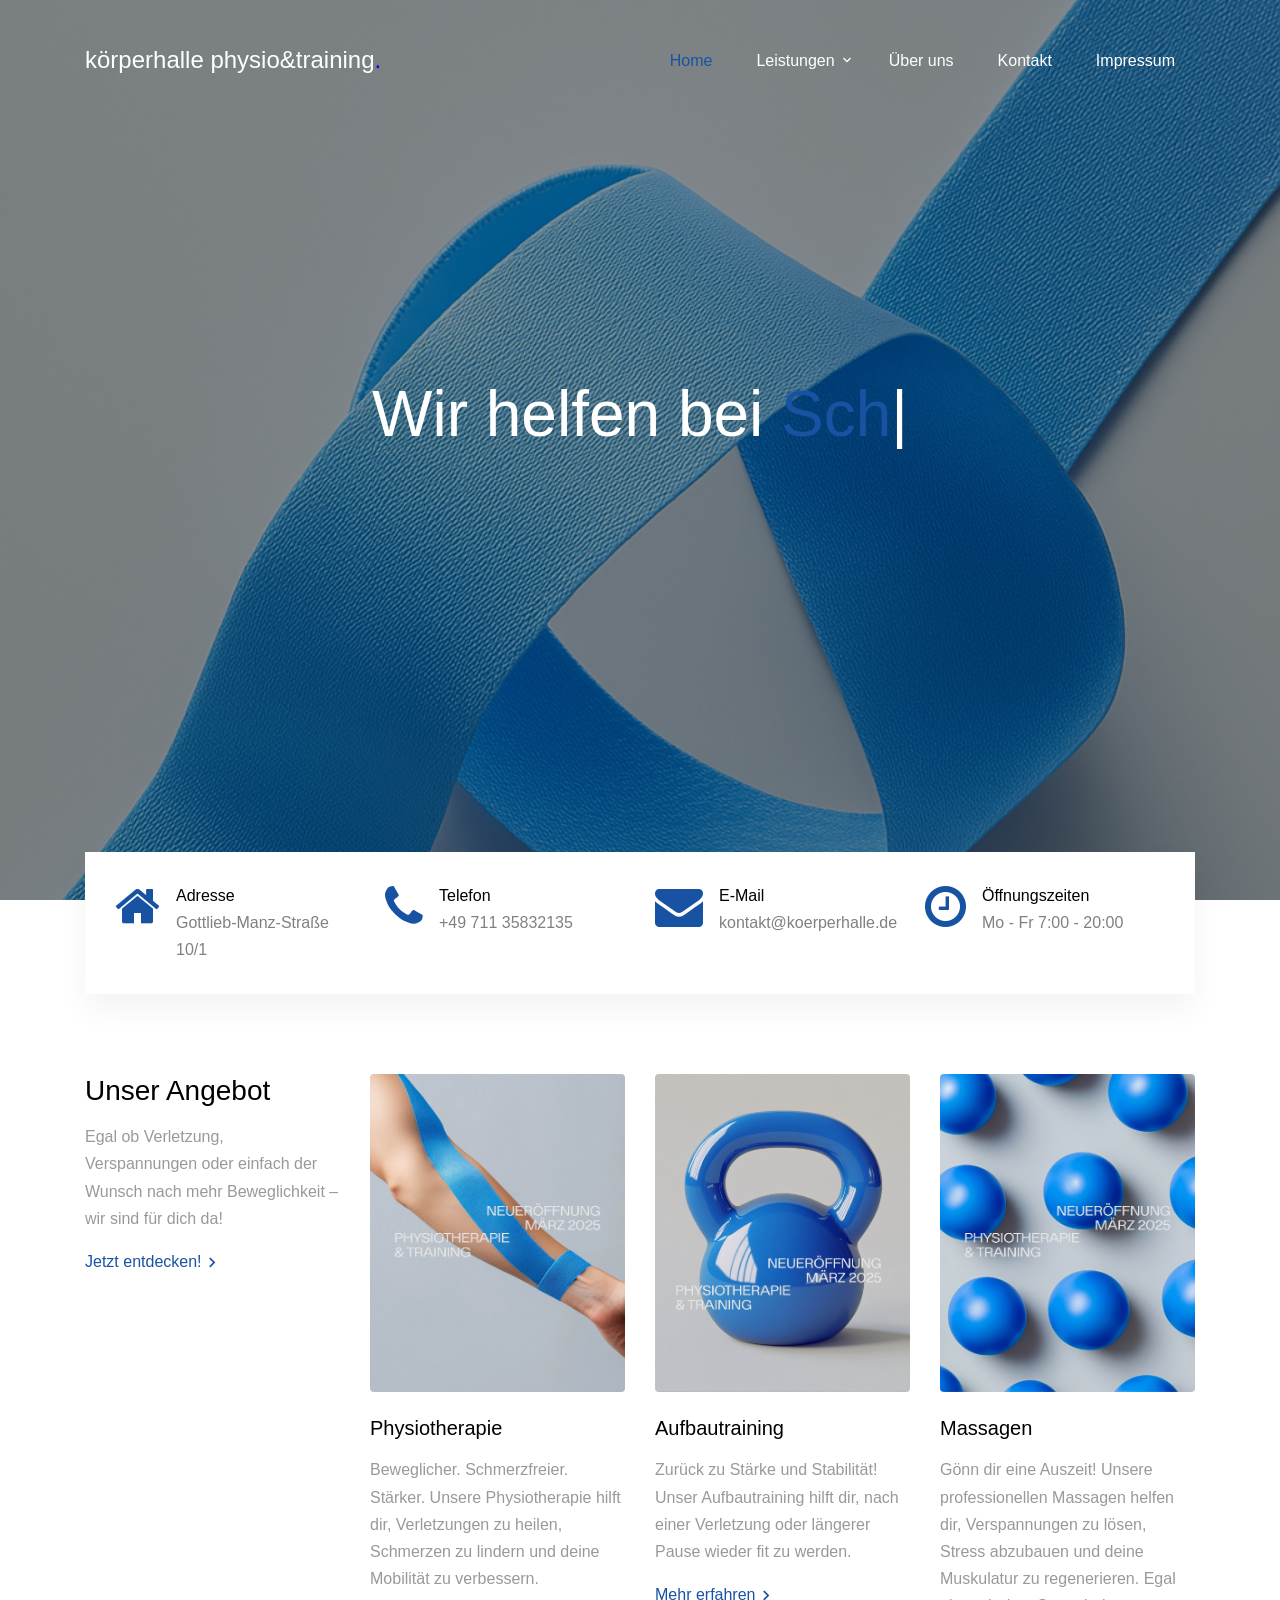
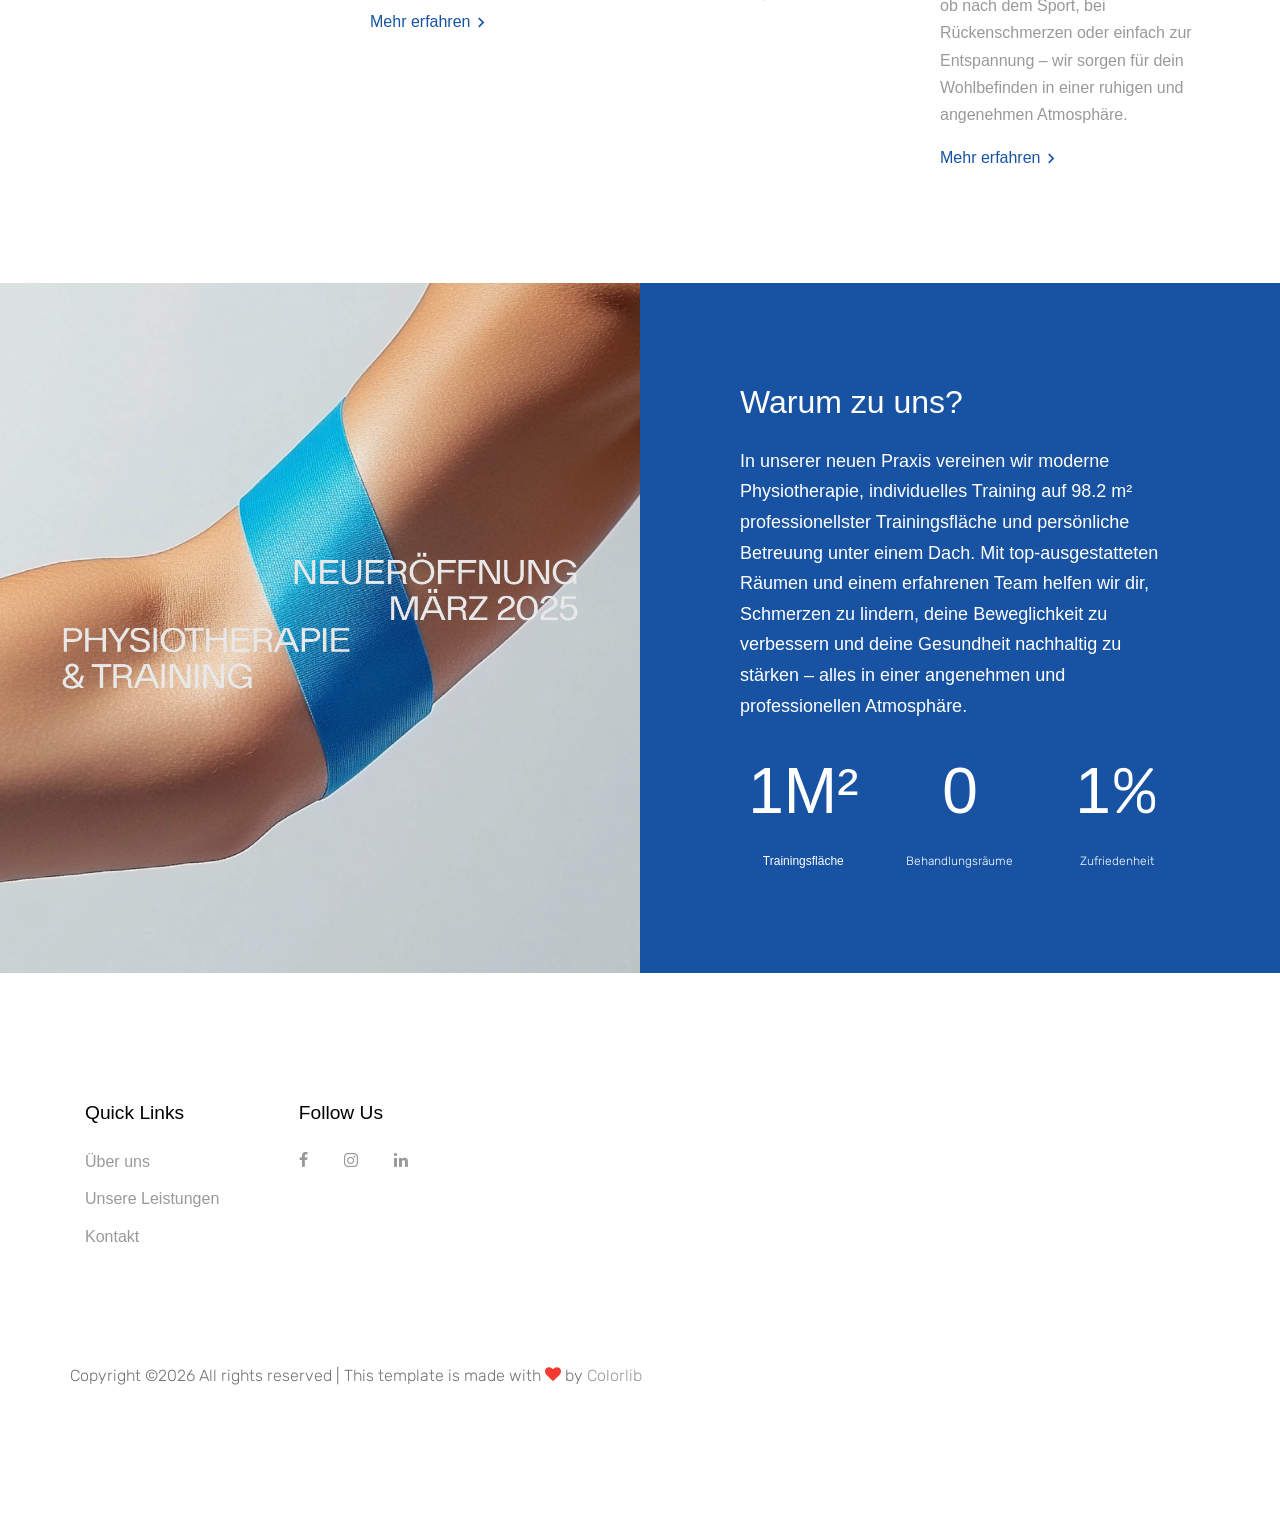
==== commit d9cd854b: "Update index.html" ====
--- a/index.html
+++ b/index.html
@@ -2,10 +2,9 @@
 <html lang="de">
   <head>
     <title>Körperhalle physio&training - Ihre Physiotherapie in Filderstadt-Bernhausen</title>
+    <link rel="canonical" href="https://koerperhalle.de/" />
     <meta charset="utf-8">
     <meta name="viewport" content="width=device-width, initial-scale=1, shrink-to-fit=no">
-
-    <link rel="canonical" href="https://koerperhalle.de/index.html"/>
     <link rel="icon" type="image/png" href="images/favicon.png">
   
     <script type="application/ld+json">
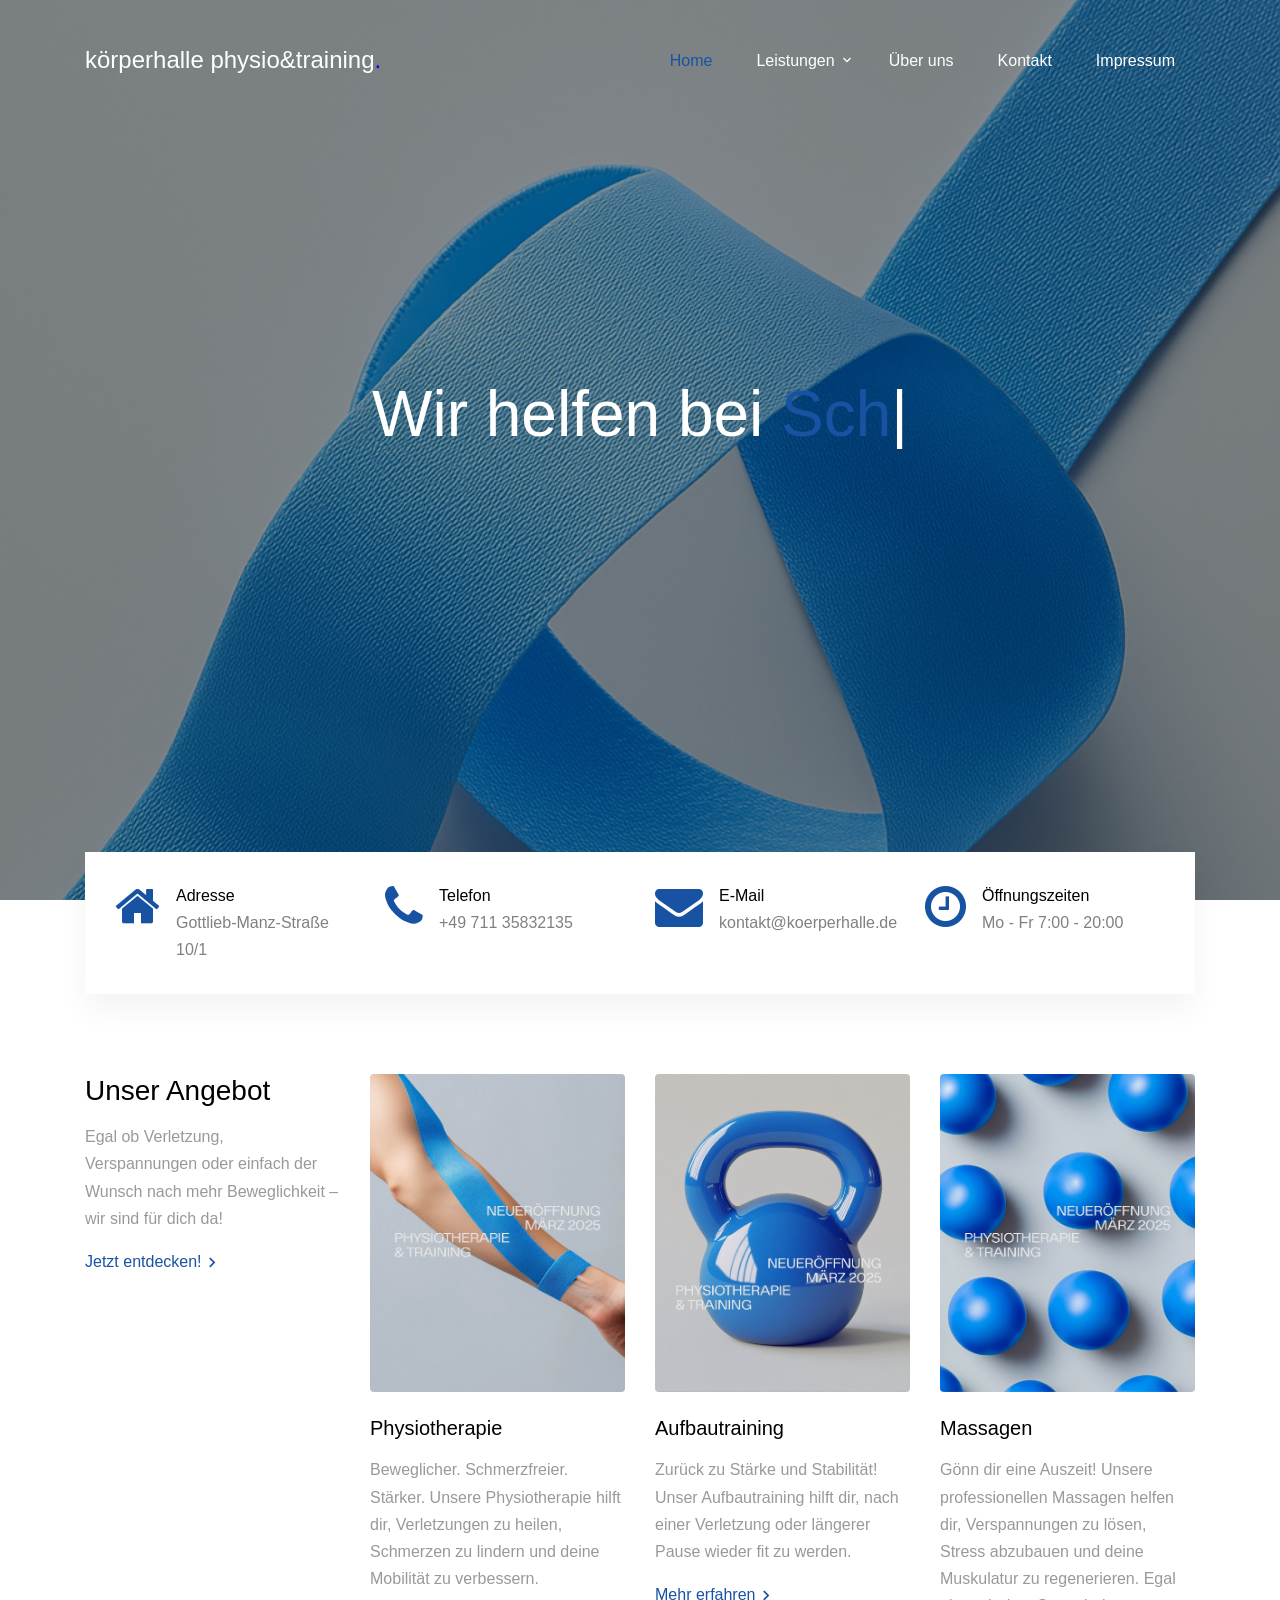
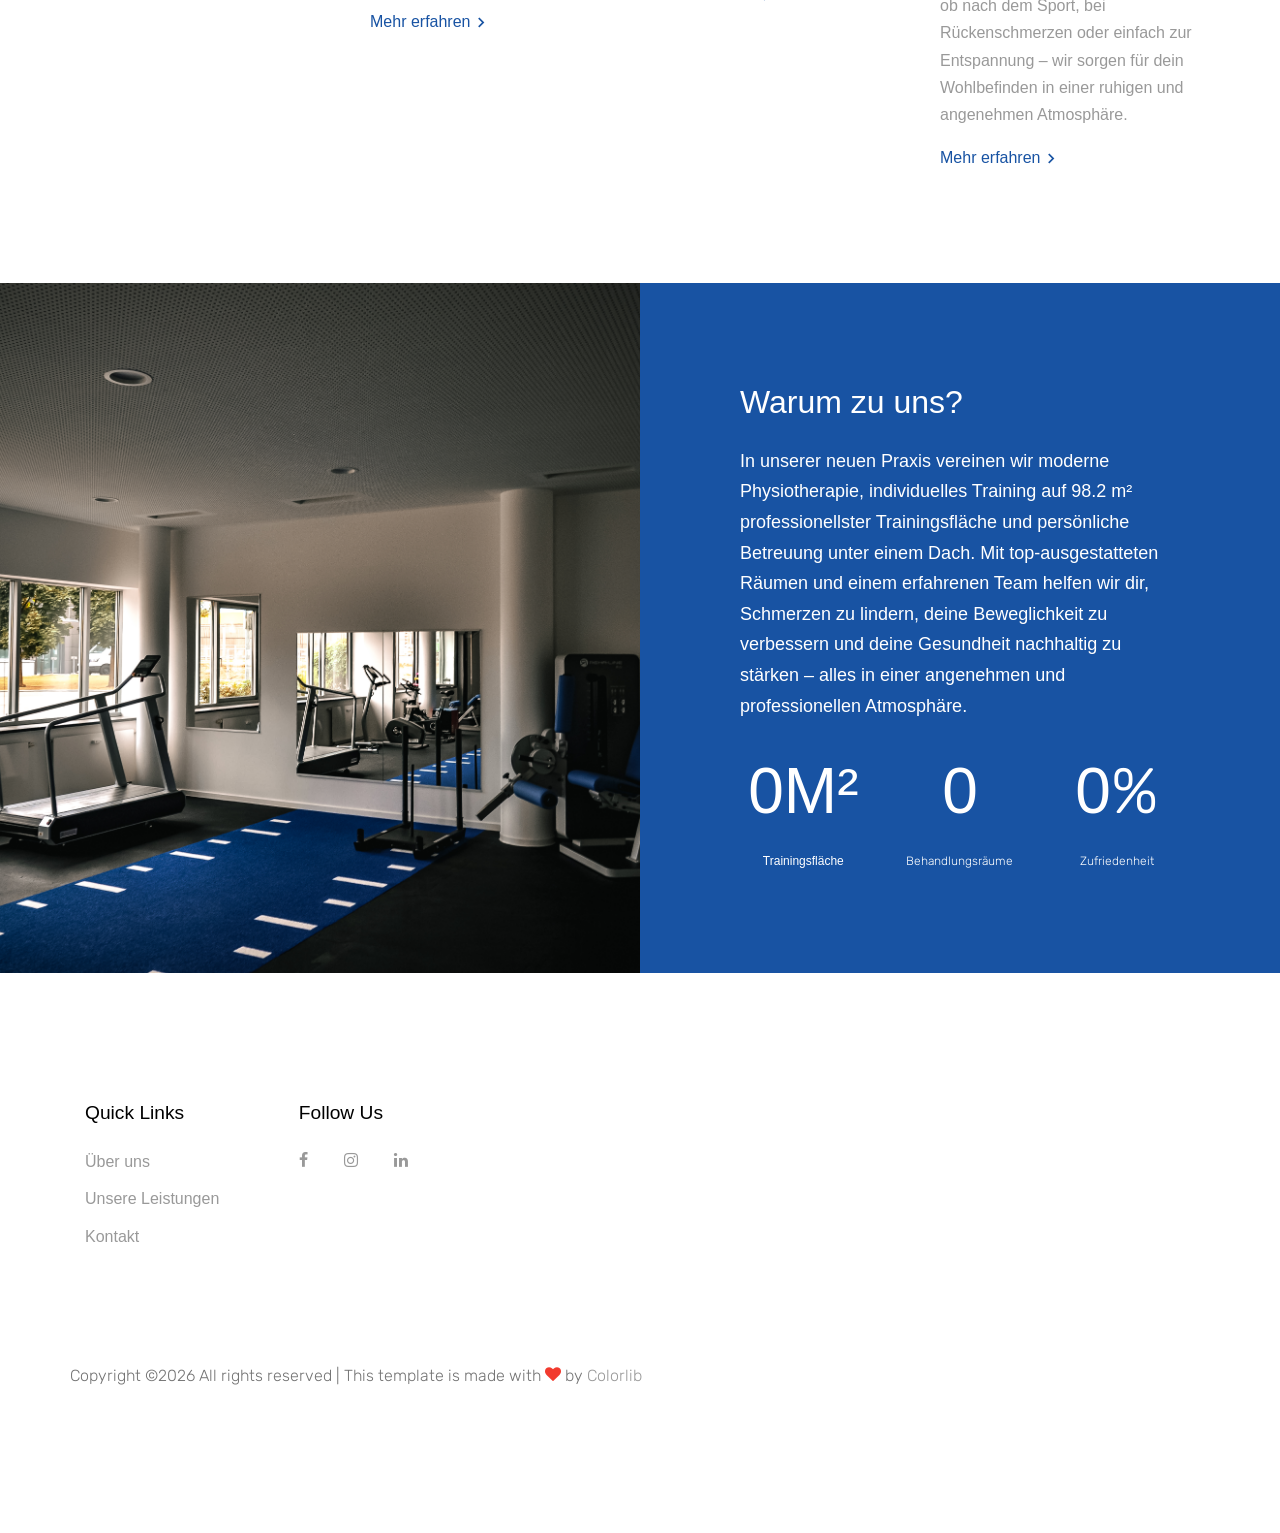
==== commit dcebc0a3: "Update index.html" ====
--- a/index.html
+++ b/index.html
@@ -214,7 +214,7 @@
     </div>
 
     <div class="block-half-content-1 d-block d-lg-flex mt-5">
-      <div class="block-half-content-img" style="background-image: url('images/Arm1.jpg')">
+      <div class="block-half-content-img" style="background-image: url('images/Gym1.jpg')">
         
       </div>
       <div class="block-half-content-text bg-primary">
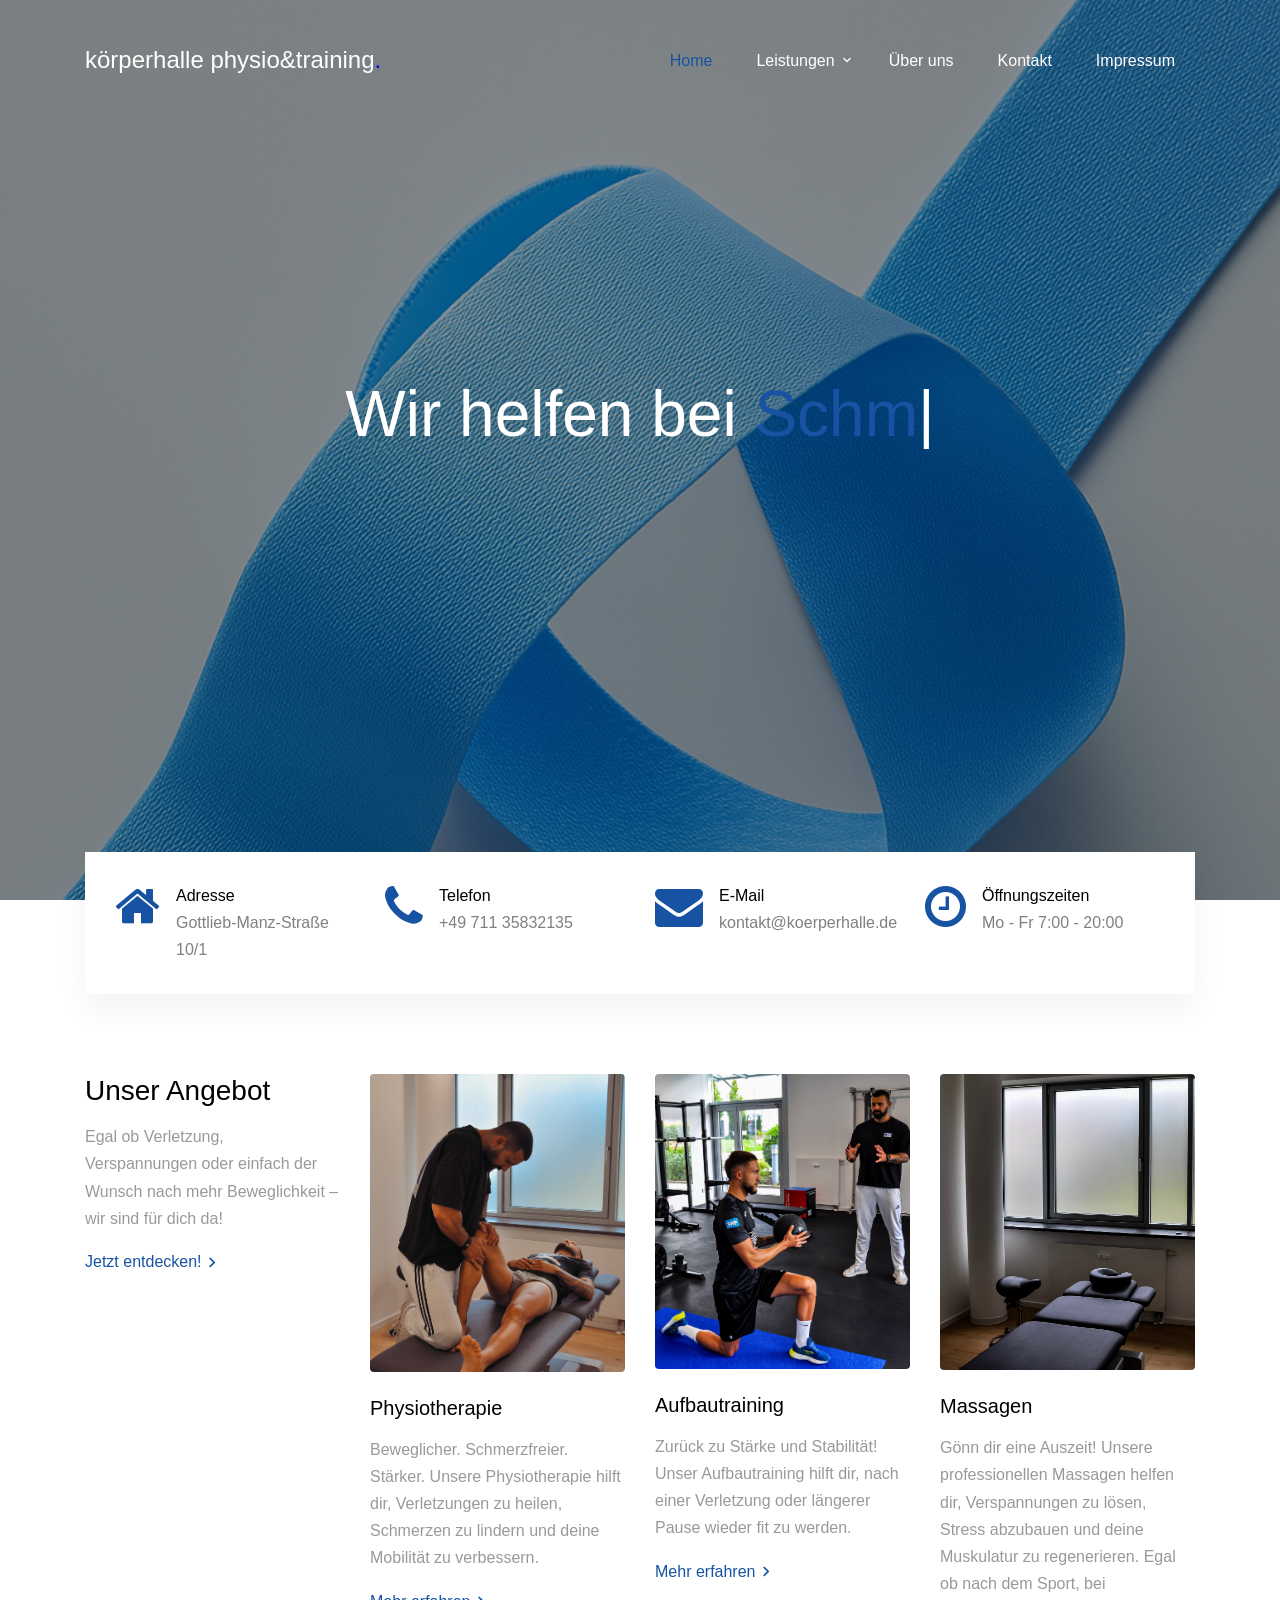
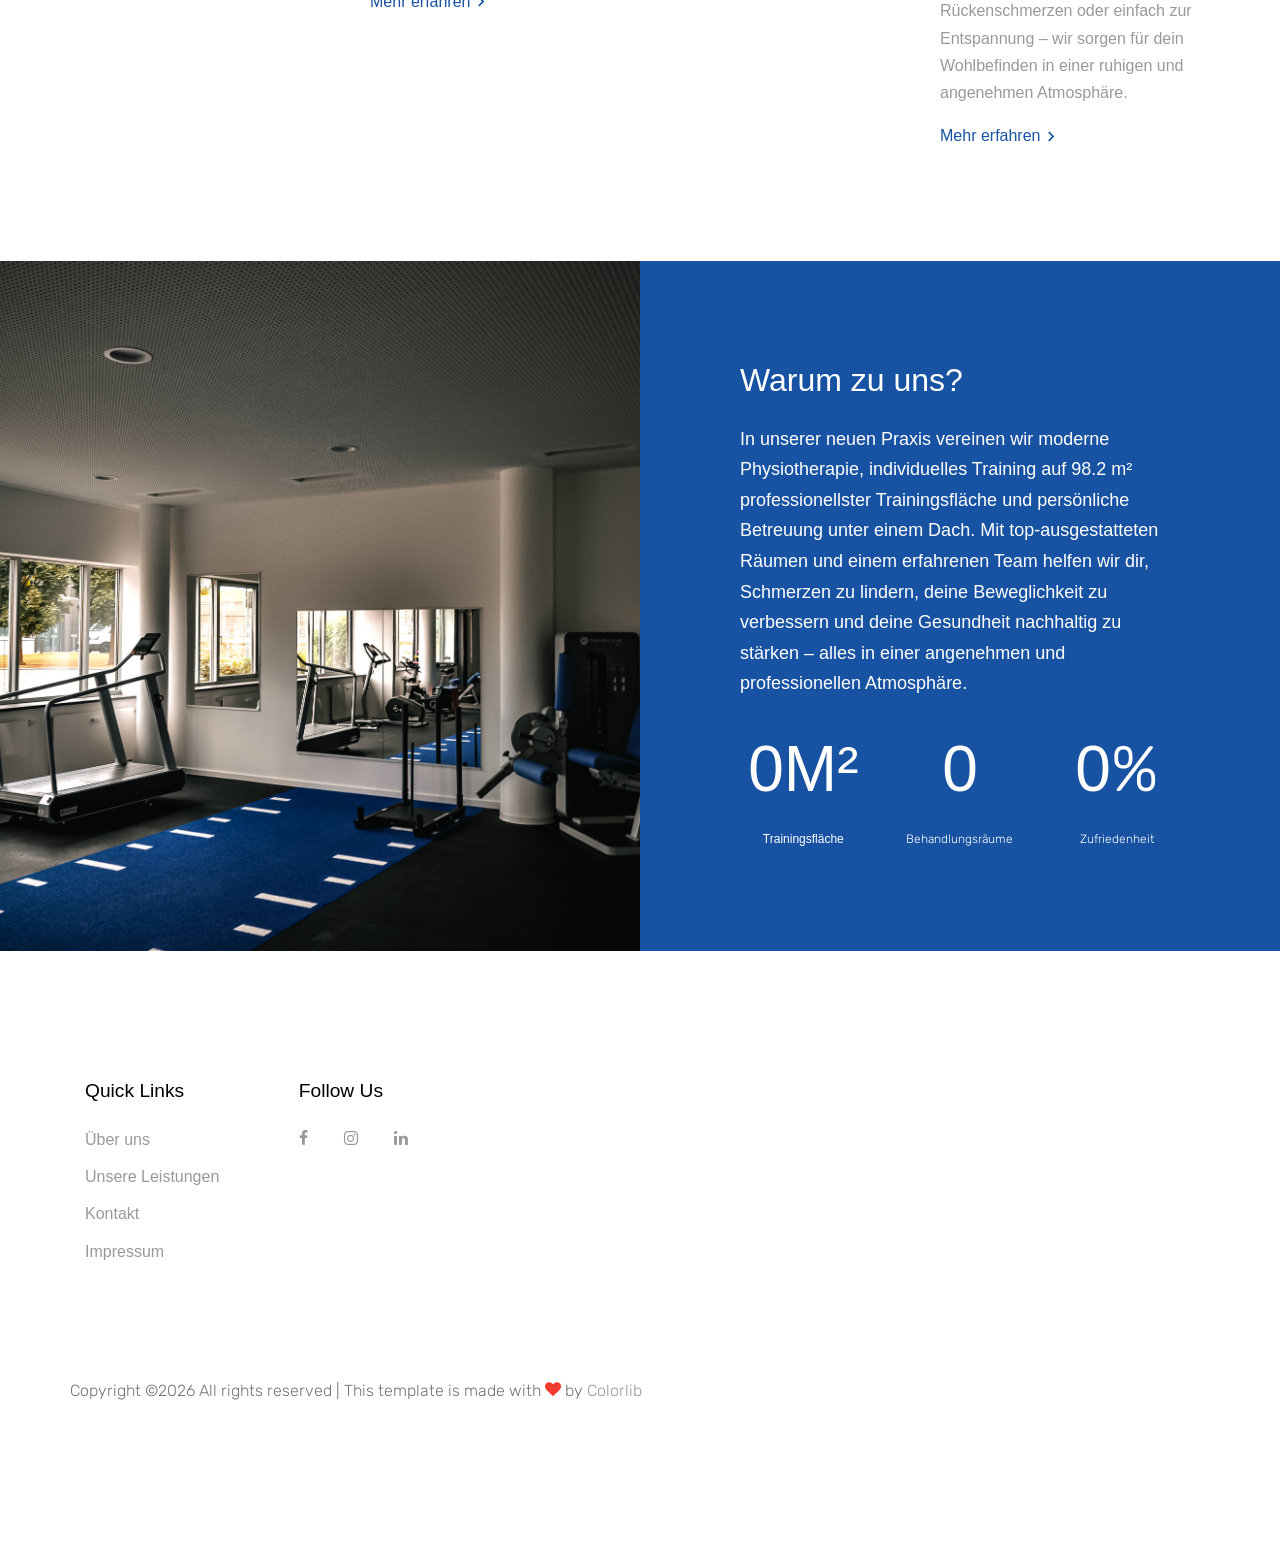
==== commit 09ccb81f: "Update index.html" ====
--- a/index.html
+++ b/index.html
@@ -187,7 +187,7 @@
           </div>
           <div class="mb-4 mb-lg-0 col-sm-6 col-md-6 col-lg-3">
             <div class="block-service-1-card">
-              <a href="#" class="thumbnail-link d-block mb-4"><img src="images/Physio1.jpg" alt="Image" class="img-fluid"></a>
+              <a href="#" class="thumbnail-link d-block mb-4"><img src="images/Physiotherapie1.jpg" alt="Image" class="img-fluid"></a>
               <h3 class="block-service-1-heading mb-3 custom-font"><a href="#">Physiotherapie</a></h3>
               <div class="block-service-1-excerpt"><p class="custom-font">Beweglicher. Schmerzfreier. Stärker. Unsere Physiotherapie hilft dir, Verletzungen zu heilen, Schmerzen zu lindern und deine Mobilität zu verbessern.</p></div>
               <p><a href="#" class="d-inline-flex align-items-center block-service-1-more"><span class="custom-font">Mehr erfahren</span> <span class="icon-keyboard_arrow_right icon"></span></a></p>
@@ -195,7 +195,7 @@
           </div>
           <div class="mb-4 mb-lg-0 col-sm-6 col-md-6 col-lg-3">
             <div class="block-service-1-card">
-              <a href="#" class="thumbnail-link d-block mb-4"><img src="images/AufbauTrain.jpg" alt="Image" class="img-fluid"></a>
+              <a href="#" class="thumbnail-link d-block mb-4"><img src="images/Aufbautraining1.jpg" alt="Image" class="img-fluid"></a>
               <h3 class="block-service-1-heading mb-3 custom-font"><a href="#">Aufbautraining</a></h3>
               <div class="block-service-1-excerpt"><p class="custom-font">Zurück zu Stärke und Stabilität! Unser Aufbautraining hilft dir, nach einer Verletzung oder längerer Pause wieder fit zu werden.</p></div>
               <p><a href="#" class="d-inline-flex align-items-center block-service-1-more"><span class="custom-font">Mehr erfahren</span> <span class="icon-keyboard_arrow_right icon"></span></a></p>
@@ -203,7 +203,7 @@
           </div>
           <div class="mb-4 mb-lg-0 col-sm-6 col-md-6 col-lg-3">
             <div class="block-service-1-card">
-              <a href="#" class="thumbnail-link d-block mb-4"><img src="images/Massage.jpg" alt="Image" class="img-fluid"></a>
+              <a href="#" class="thumbnail-link d-block mb-4"><img src="images/Massagen12.jpg" alt="Image" class="img-fluid"></a>
               <h3 class="block-service-1-heading mb-3 custom-font"><a href="#">Massagen</a></h3>
               <div class="block-service-1-excerpt"><p class="custom-font">Gönn dir eine Auszeit! Unsere professionellen Massagen helfen dir, Verspannungen zu lösen, Stress abzubauen und deine Muskulatur zu regenerieren. Egal ob nach dem Sport, bei Rückenschmerzen oder einfach zur Entspannung – wir sorgen für dein Wohlbefinden in einer ruhigen und angenehmen Atmosphäre. </p></div>
               <p><a href="#" class="d-inline-flex align-items-center block-service-1-more custom-font"><span>Mehr erfahren</span> <span class="icon-keyboard_arrow_right icon"></span></a></p>
@@ -281,6 +281,7 @@
                     <li><a href="ueber-uns.html">Über uns</a></li>
                     <li><a href="Leistungen.html">Unsere Leistungen</a></li>
                     <li><a href="contact.html">Kontakt</a></li>
+                    <li><a href="Impressum.html">Impressum</a></li>
                   </ul>
                 </div>
                 <div class="col-md-6 mb-5 mb-lg-0 col-lg-3">
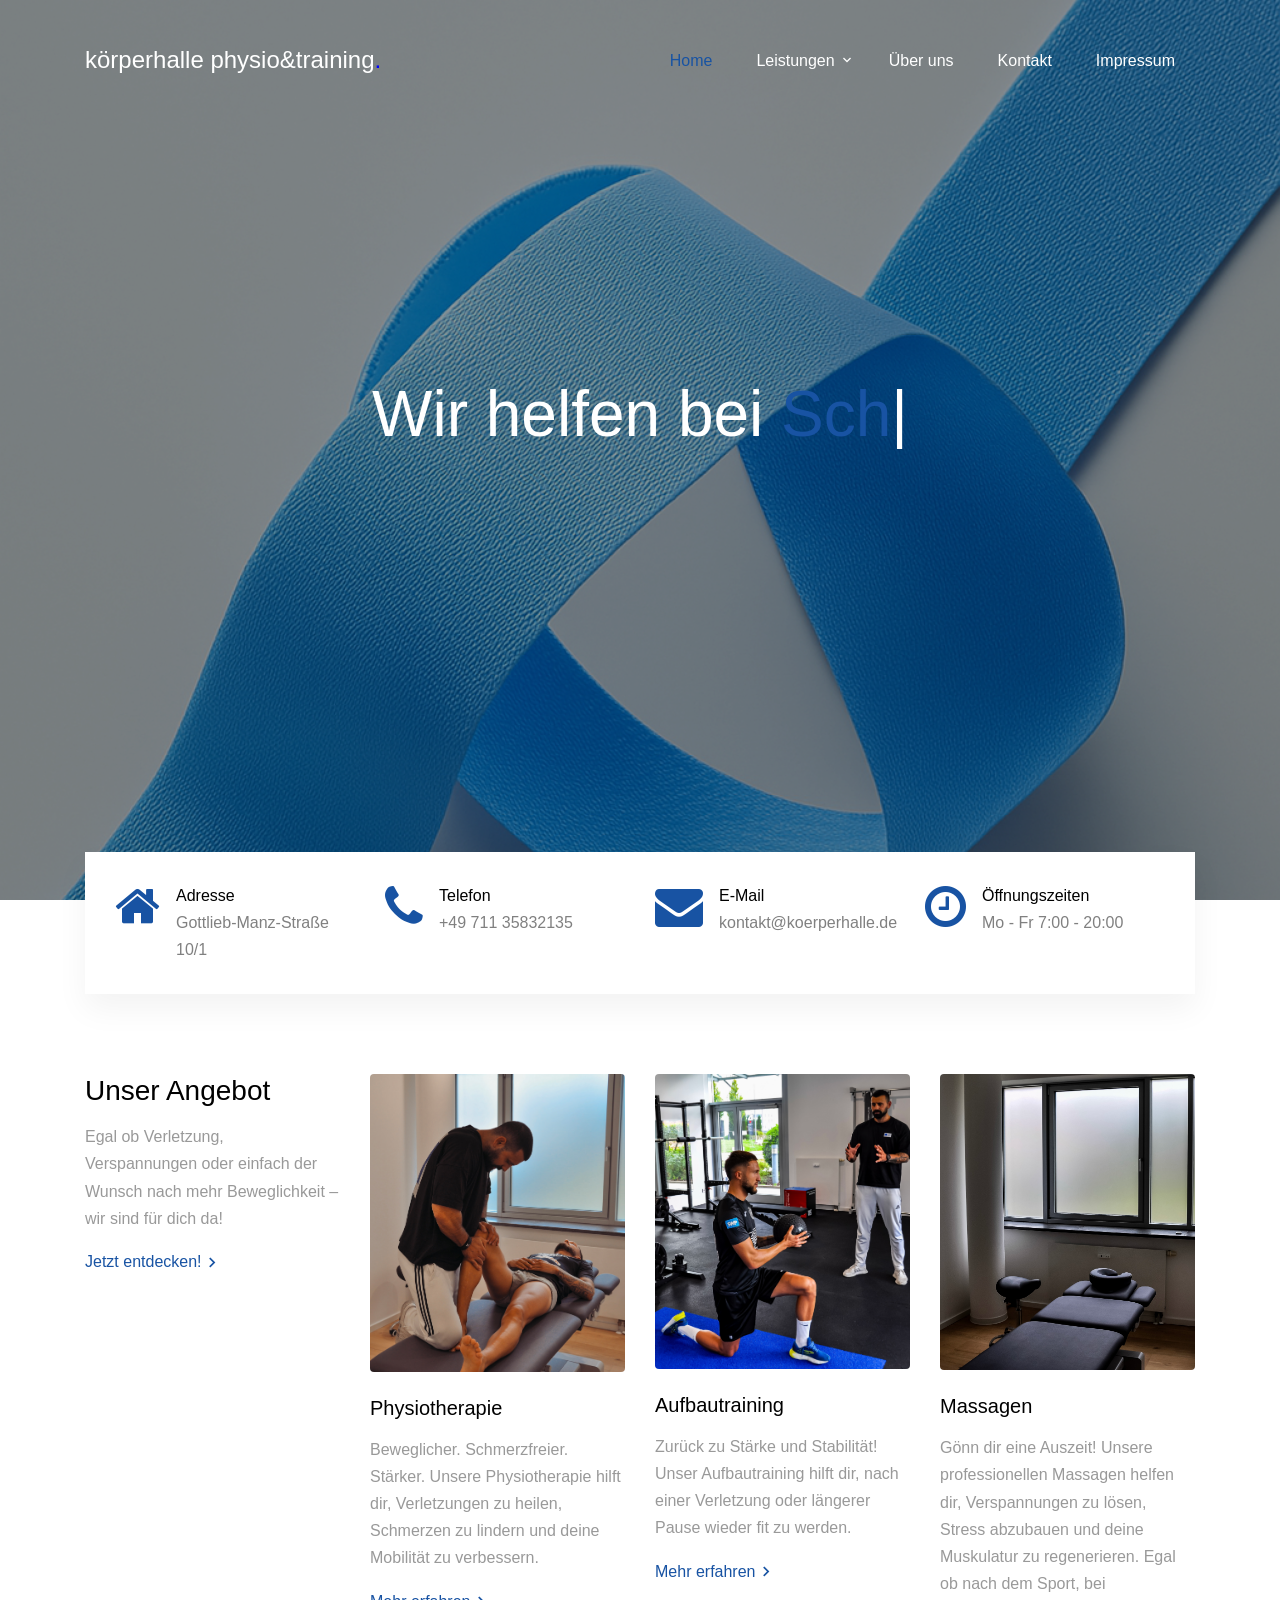
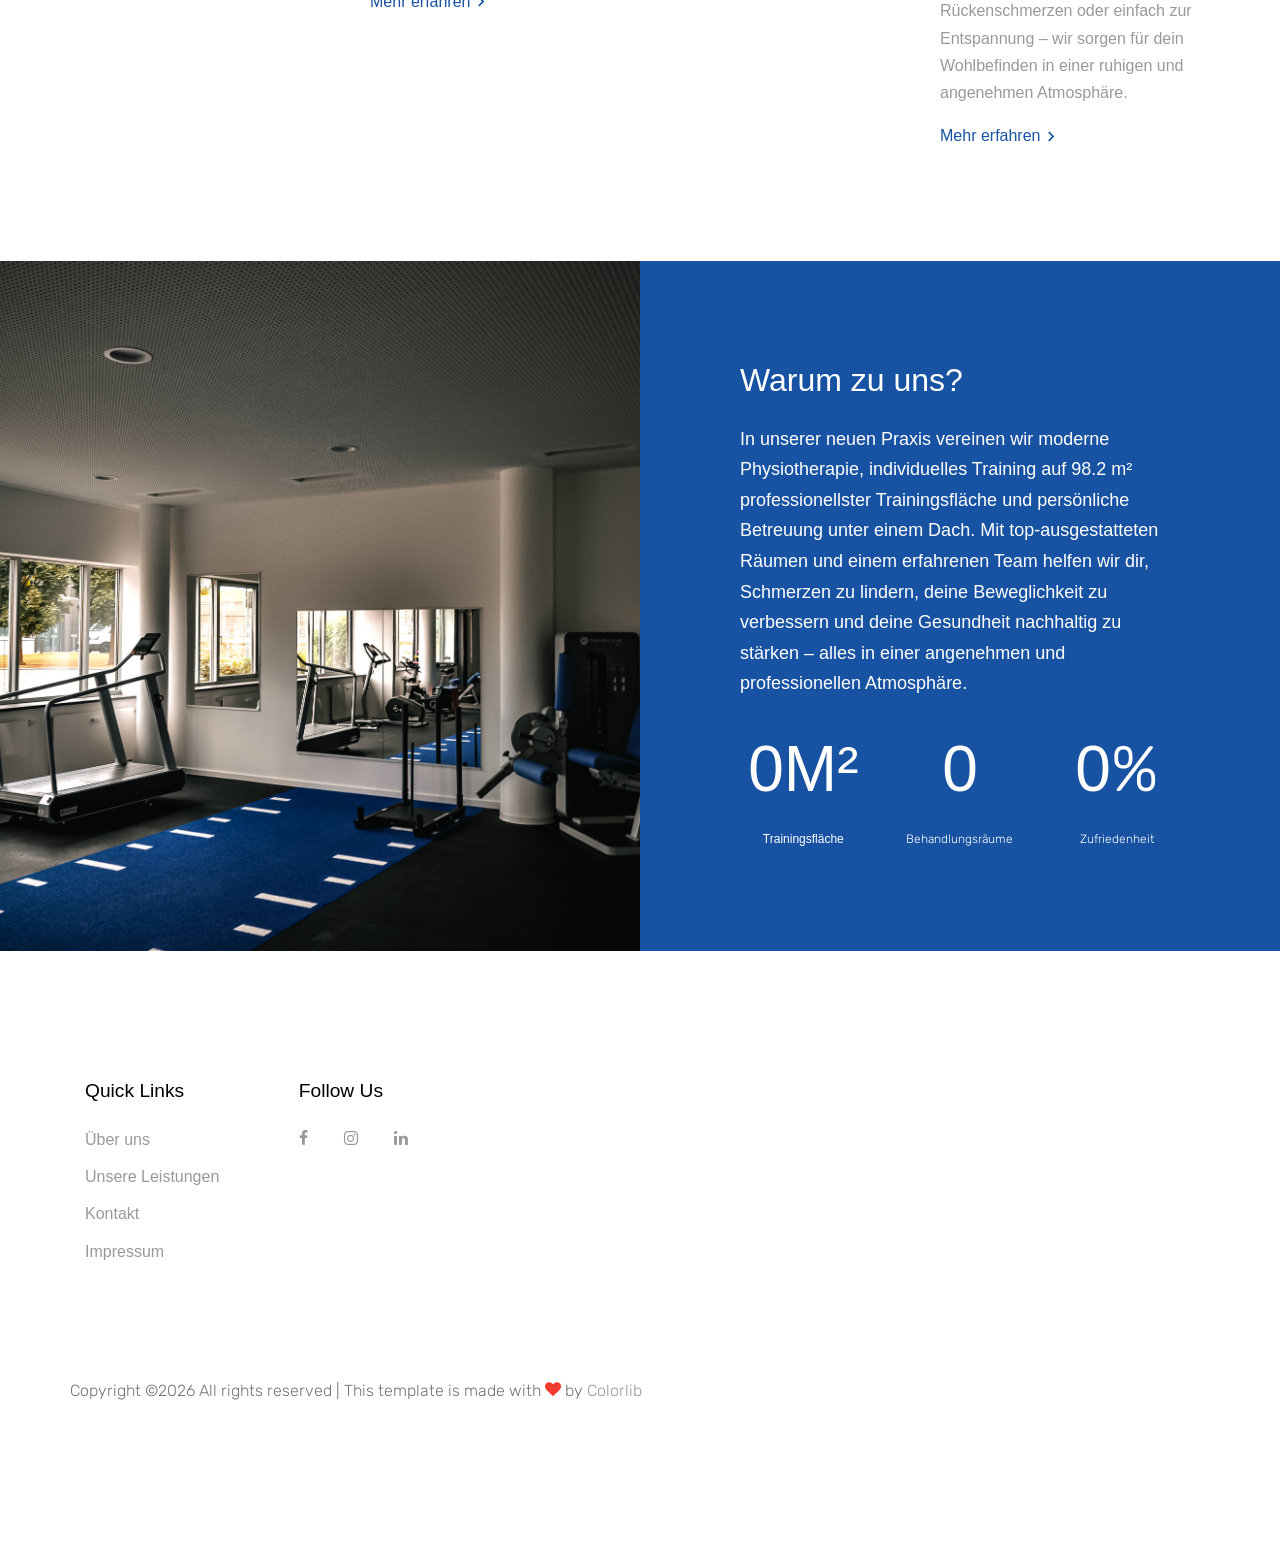
==== commit dc554ff2: "Update index.html" ====
--- a/index.html
+++ b/index.html
@@ -203,7 +203,7 @@
           </div>
           <div class="mb-4 mb-lg-0 col-sm-6 col-md-6 col-lg-3">
             <div class="block-service-1-card">
-              <a href="#" class="thumbnail-link d-block mb-4"><img src="images/Massagen12.jpg" alt="Image" class="img-fluid"></a>
+              <a href="#" class="thumbnail-link d-block mb-4"><img src="images/MassageHome.png" alt="Image" class="img-fluid"></a>
               <h3 class="block-service-1-heading mb-3 custom-font"><a href="#">Massagen</a></h3>
               <div class="block-service-1-excerpt"><p class="custom-font">Gönn dir eine Auszeit! Unsere professionellen Massagen helfen dir, Verspannungen zu lösen, Stress abzubauen und deine Muskulatur zu regenerieren. Egal ob nach dem Sport, bei Rückenschmerzen oder einfach zur Entspannung – wir sorgen für dein Wohlbefinden in einer ruhigen und angenehmen Atmosphäre. </p></div>
               <p><a href="#" class="d-inline-flex align-items-center block-service-1-more custom-font"><span>Mehr erfahren</span> <span class="icon-keyboard_arrow_right icon"></span></a></p>
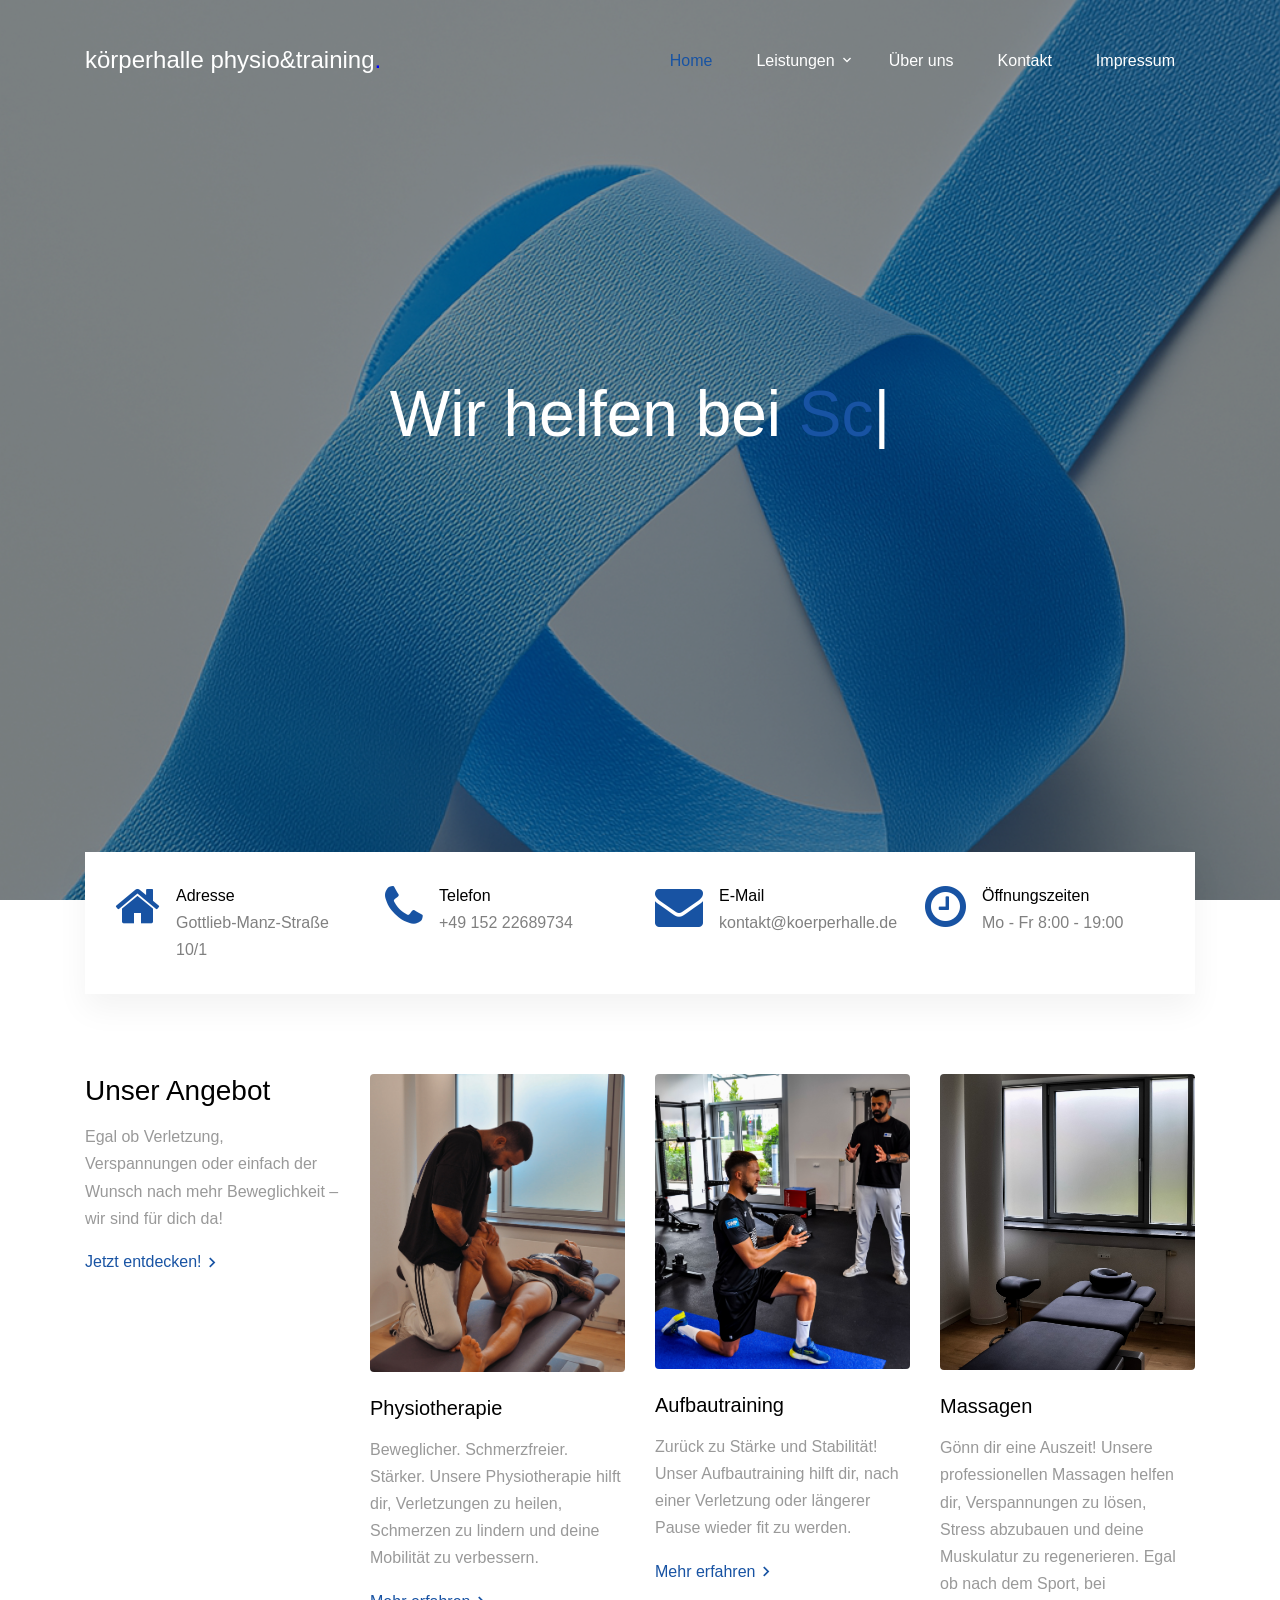
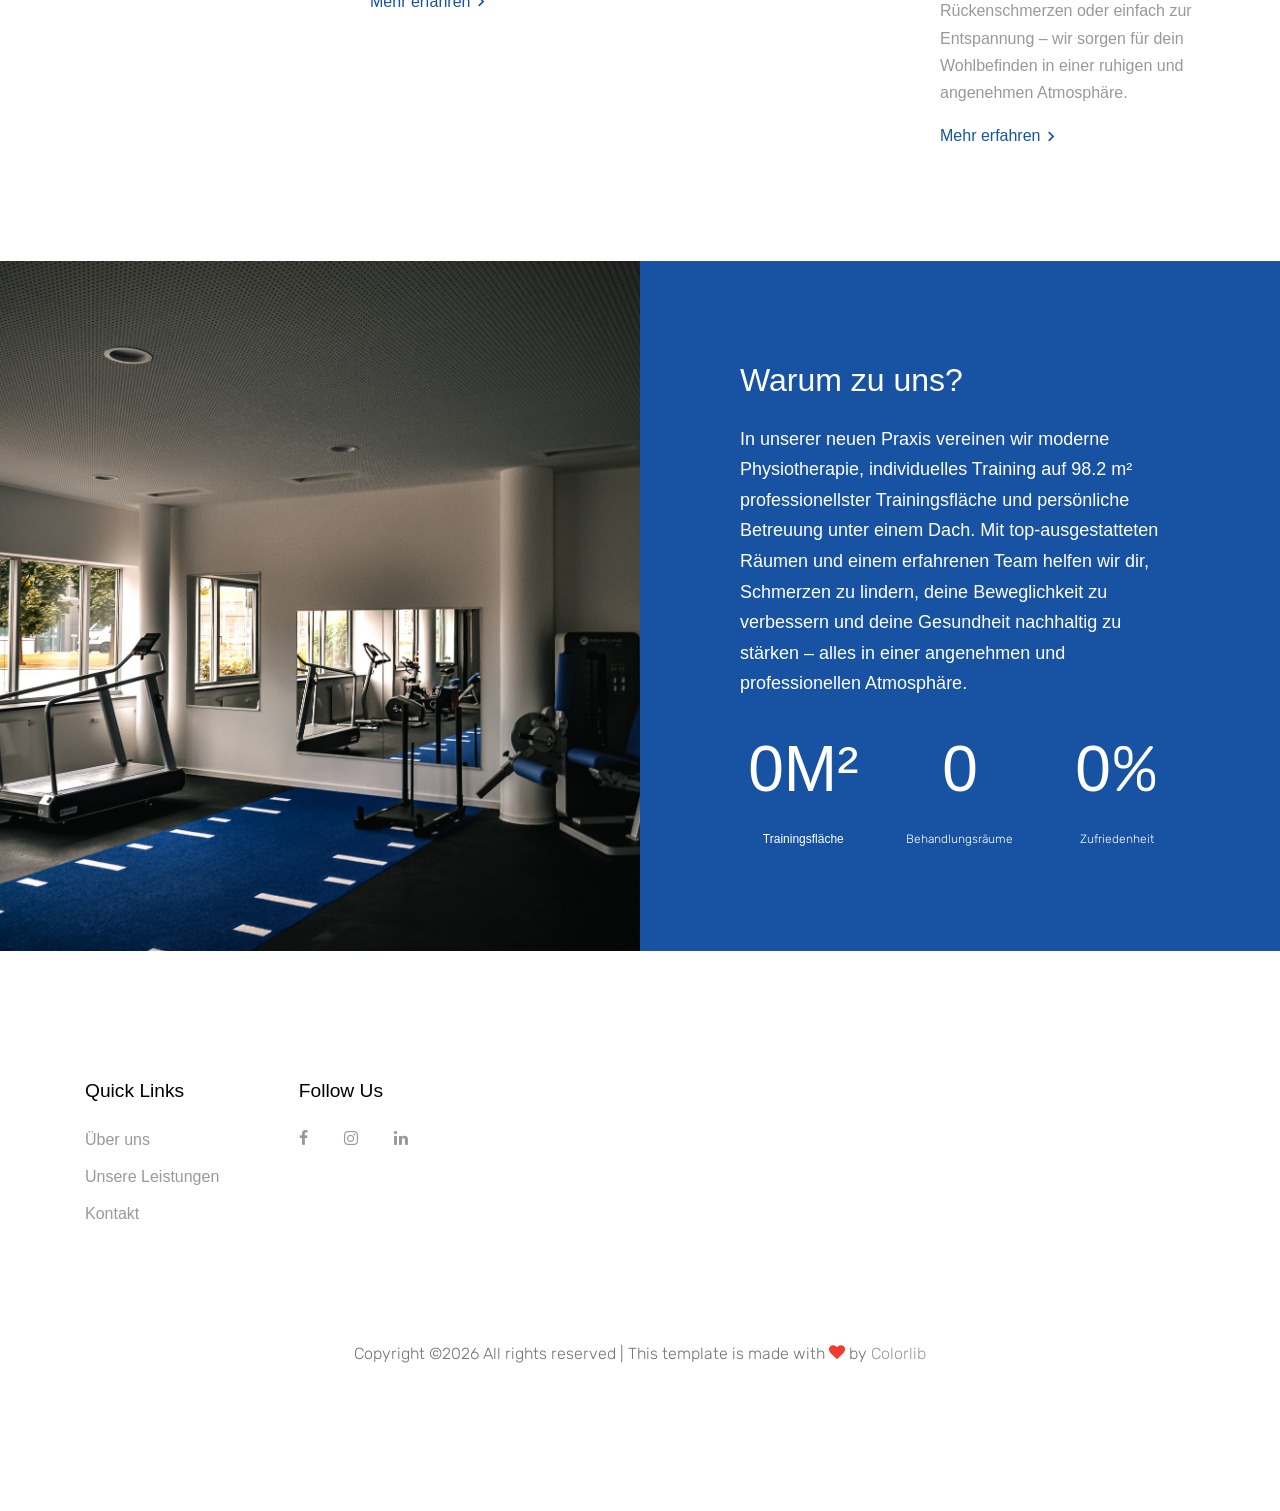
==== commit 43514c90: "Add files via upload" ====
--- a/index.html
+++ b/index.html
@@ -1,12 +1,12 @@
 <!DOCTYPE html>
 <html lang="de">
   <head>
-    <title>Körperhalle physio&training - Ihre Physiotherapie in Filderstadt-Bernhausen</title>
-    <link rel="canonical" href="https://koerperhalle.de/" />
+    <title>Körperhalle physio&training</title>
     <meta charset="utf-8">
     <meta name="viewport" content="width=device-width, initial-scale=1, shrink-to-fit=no">
-    <link rel="icon" type="image/png" href="images/favicon.png">
-  
+    
+    <link rel="icon" type="image/png" href="/images/favicon.png">
+
     <script type="application/ld+json">
       {
         "@context": "https://schema.org",
@@ -33,8 +33,8 @@
           "https://www.facebook.com/share/12Hc7VGkG9W/?mibextid=wwXIfr"
         ]
       }
-      </script>  
-    
+      </script>      
+
     <link href="https://fonts.googleapis.com/css?family=Rubik:400,700" rel="stylesheet">
 
     <link rel="stylesheet" href="fonts/icomoon/style.css">
@@ -89,12 +89,12 @@
                     <li><a href="Leistungen.html">Manuelle Therapie</a></li>
                     <li><a href="Leistungen.html">Gerätegestützte Krankengymnastik</a></li>
                     <li><a href="Leistungen.html">Manuelle Lymphdrainage</a></li>
-                    <li><a href="Leistungen.html">Krankengymnastik</a></li>
+                    <li><a href="Leistungen.html">Krankengymnastik auf neurophysiologischer Basis</a></li>
                     <li><a href="Leistungen.html">Massagetherapie</a></li>
                     <li><a href="Leistungen.html">Elektrotherapie</a></li>
                     <li><a href="Leistungen.html">Wärmetherapie</a></li>
                     <li><a href="Leistungen.html">Return to Activity Testung</a></li>
-                    <li><a href="Leistungen.html">Sportphysiotherapie</a></li>
+                    <li><a href="Leistungen.html">KGZNS – Krankengymnastik des zentralen Nervensystems</a></li>
                   </ul>
                 </li>
                 <li><a href="ueber-uns.html"><span class="custom-font">Über uns</span></a></li>
@@ -150,7 +150,7 @@
                 <span class="icon icon-phone mr-3"></span>
                 <div class="text">
                   <strong class="d-block heading custom-font">Telefon</strong>
-                  <span class="excerpt custom-font"><a href="tel:+49071135832135">+49 711 35832135</a></span>
+                  <span class="excerpt custom-font"><a href="tel:+4915222689734">+49 152 22689734</a></span>
                 </div>
               </div>
             </div>
@@ -168,7 +168,7 @@
                 <span class="icon icon-clock-o mr-3"></span>
                 <div class="text">
                   <strong class="d-block heading custom-font">Öffnungszeiten</strong>
-                  <span class="excerpt custom-font"><a>Mo - Fr 7:00 - 20:00</a></span>
+                  <span class="excerpt custom-font"><a>Mo - Fr 8:00 - 19:00</a></span>
                 </div>
               </div>
             </div>
@@ -281,7 +281,6 @@
                     <li><a href="ueber-uns.html">Über uns</a></li>
                     <li><a href="Leistungen.html">Unsere Leistungen</a></li>
                     <li><a href="contact.html">Kontakt</a></li>
-                    <li><a href="Impressum.html">Impressum</a></li>
                   </ul>
                 </div>
                 <div class="col-md-6 mb-5 mb-lg-0 col-lg-3">
@@ -290,20 +289,19 @@
                   <a href="https://www.instagram.com/koerperhalle.pt/" target="_blank" class="pl-3 pr-3"><span class="icon-instagram"></span></a>
                   <a href="#" class="pl-3 pr-3"><span class="icon-linkedin"></span></a>
                 </div>
-  
-  
-
-
-        <div class="row pt-5 mt-5">
-          <div class="col-12 text-md-center text-left">
-            <p>
-            <!-- Link back to Colorlib can't be removed. Template is licensed under CC BY 3.0. -->
-            Copyright &copy;<script>document.write(new Date().getFullYear());</script> All rights reserved | This template is made with <i class="icon-heart text-danger" aria-hidden="true"></i> by <a href="https://colorlib.com" target="_blank" >Colorlib</a>
-            <!-- Link back to Colorlib can't be removed. Template is licensed under CC BY 3.0. -->
-            </p>
-          </div>
-        </div>
-      </div>
+              </div>
+            </div>
+          </div>
+          <div class="row pt-5 mt-5">
+            <div class="col-12 text-md-center text-left">
+              <p>
+              <!-- Link back to Colorlib can't be removed. Template is licensed under CC BY 3.0. -->
+              Copyright &copy;<script>document.write(new Date().getFullYear());</script> All rights reserved | This template is made with <i class="icon-heart text-danger" aria-hidden="true"></i> by <a href="https://colorlib.com" target="_blank" >Colorlib</a>
+              <!-- Link back to Colorlib can't be removed. Template is licensed under CC BY 3.0. -->
+              </p>
+            </div>
+          </div>
+        </div>
     </footer>
   </div>
 
@@ -340,4 +338,4 @@
   <script src="js/main.js"></script>
   
   </body>
-</html>
+</html>
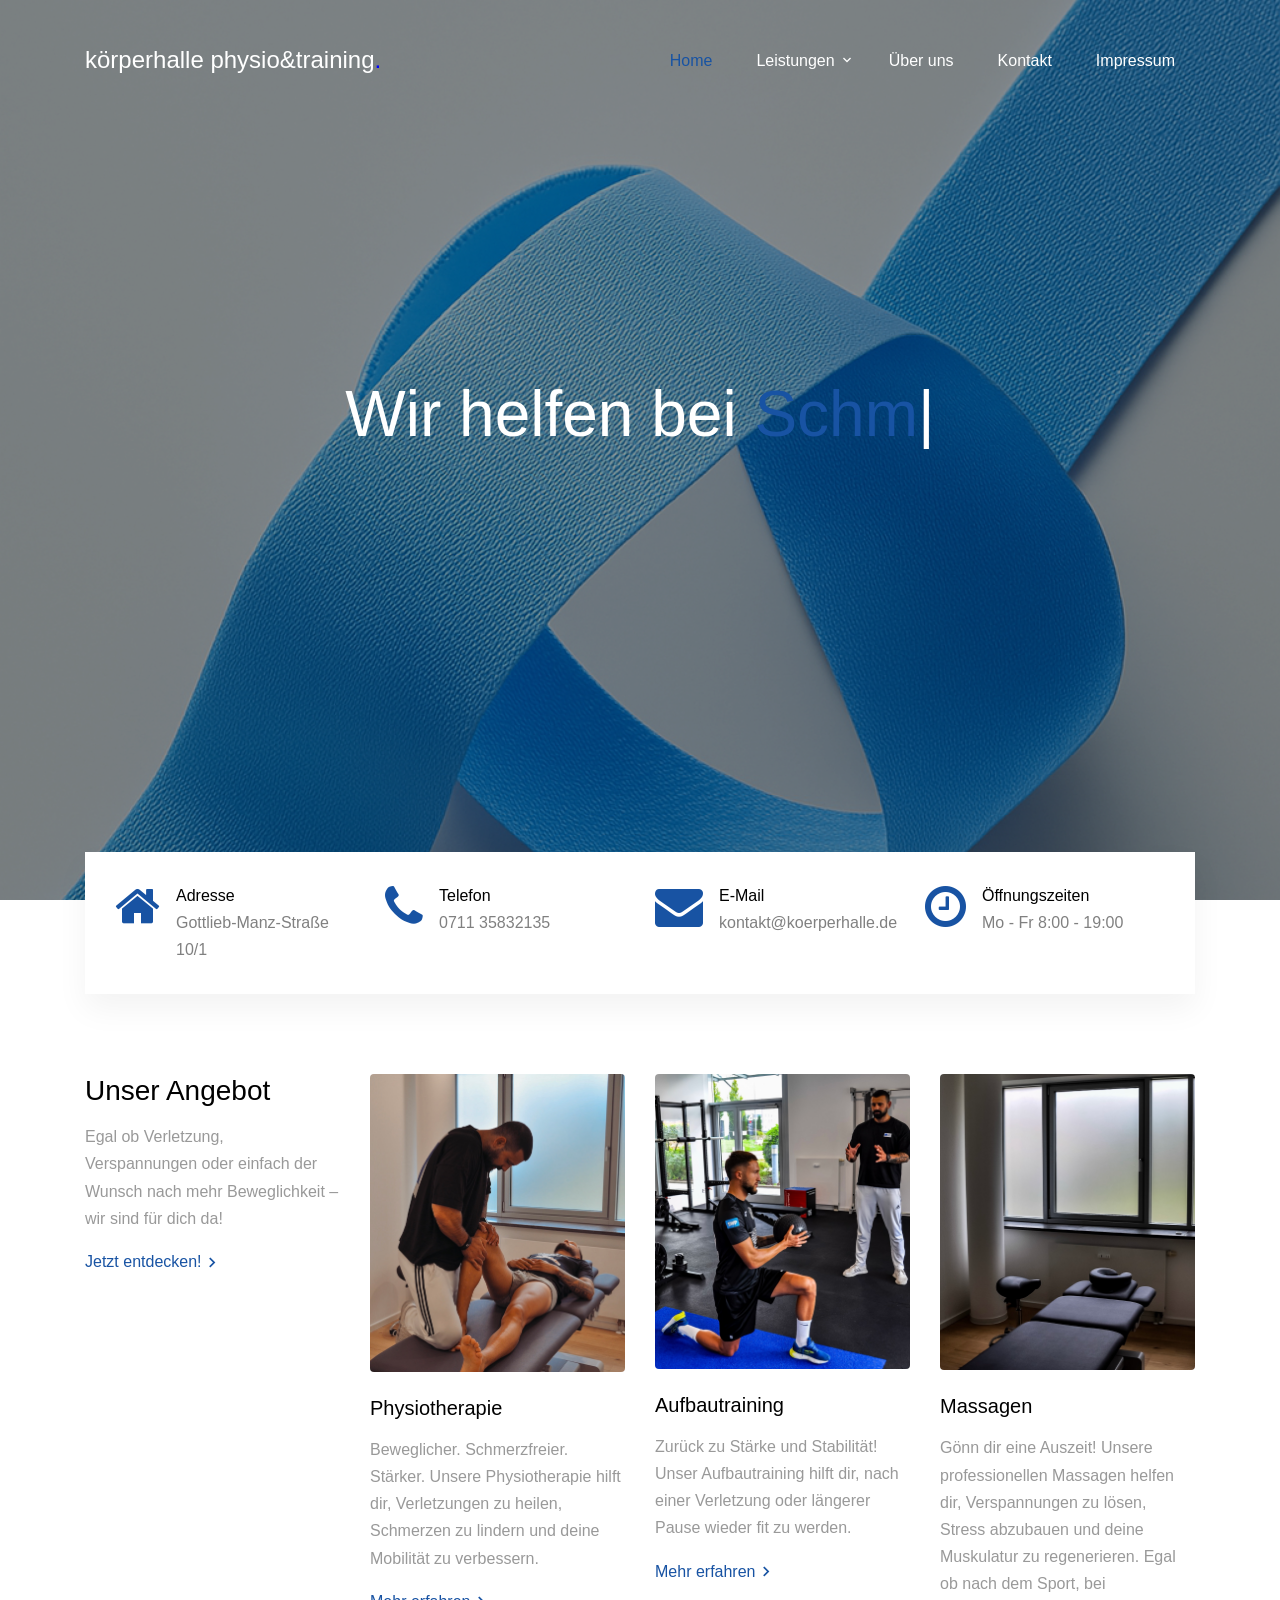
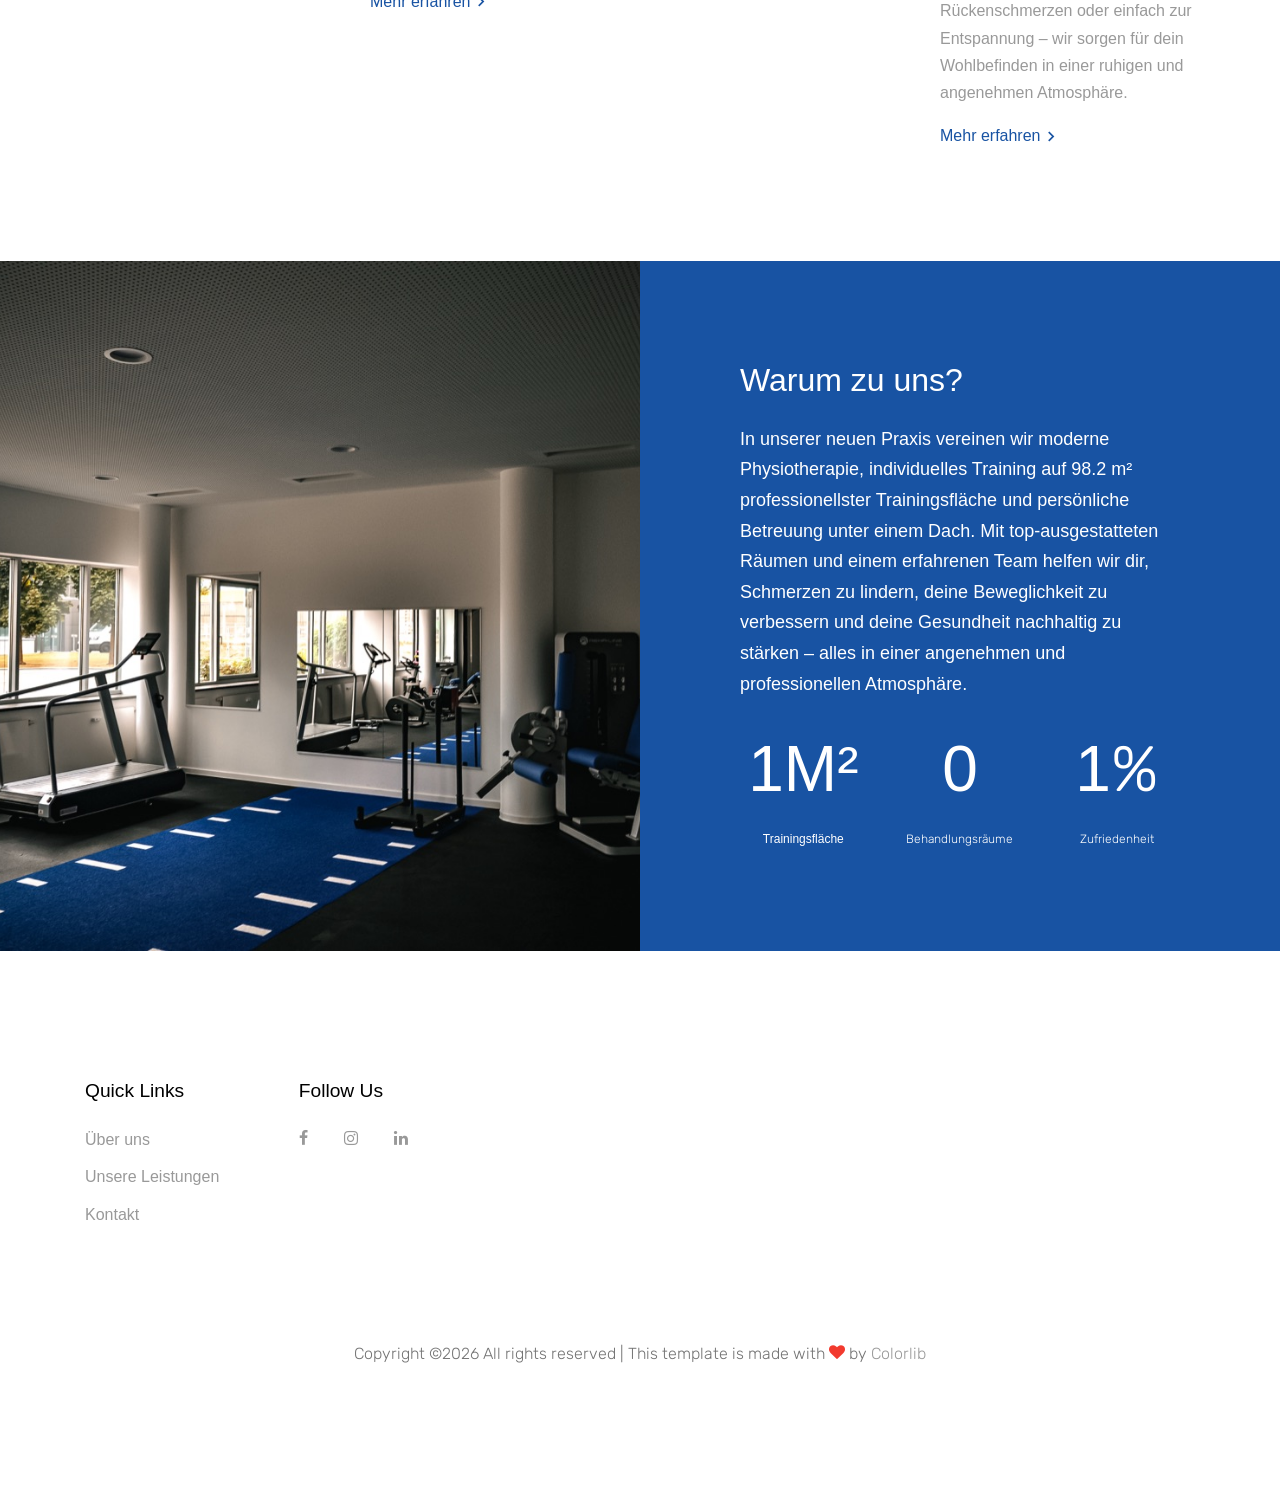
==== commit 8540e003: "Add files via upload" ====
--- a/index.html
+++ b/index.html
@@ -84,22 +84,22 @@
               <ul class="site-menu js-clone-nav mr-auto d-none d-lg-block">
                 <li class="active custom-font"><a href="index.html"><span>Home</span></a></li> 
                 <li class="has-children custom-font">
-                  <a href="Leistungen.html"><span>Leistungen</span></a>
+                  <a href="leistungen.html"><span>Leistungen</span></a>
                   <ul class="dropdown arrow-top">
-                    <li><a href="Leistungen.html">Manuelle Therapie</a></li>
-                    <li><a href="Leistungen.html">Gerätegestützte Krankengymnastik</a></li>
-                    <li><a href="Leistungen.html">Manuelle Lymphdrainage</a></li>
-                    <li><a href="Leistungen.html">Krankengymnastik auf neurophysiologischer Basis</a></li>
-                    <li><a href="Leistungen.html">Massagetherapie</a></li>
-                    <li><a href="Leistungen.html">Elektrotherapie</a></li>
-                    <li><a href="Leistungen.html">Wärmetherapie</a></li>
-                    <li><a href="Leistungen.html">Return to Activity Testung</a></li>
-                    <li><a href="Leistungen.html">KGZNS – Krankengymnastik des zentralen Nervensystems</a></li>
+                    <li><a href="leistungen.html">Manuelle Therapie</a></li>
+                    <li><a href="leistungen.html">Gerätegestützte Krankengymnastik</a></li>
+                    <li><a href="leistungen.html">Manuelle Lymphdrainage</a></li>
+                    <li><a href="leistungen.html">Krankengymnastik auf neurophysiologischer Basis</a></li>
+                    <li><a href="leistungen.html">Massagetherapie</a></li>
+                    <li><a href="leistungen.html">Elektrotherapie</a></li>
+                    <li><a href="leistungen.html">Wärmetherapie</a></li>
+                    <li><a href="leistungen.html">Return to Activity Testung</a></li>
+                    <li><a href="leistungen.html">KGZNS – Krankengymnastik des zentralen Nervensystems</a></li>
                   </ul>
                 </li>
                 <li><a href="ueber-uns.html"><span class="custom-font">Über uns</span></a></li>
-                <li><a href="contact.html"><span class="custom-font">Kontakt</span></a></li>
-                <li><a href="Impressum.html"><span class="custom-font">Impressum</span></a></li>
+                <li><a href="kontakt.html"><span class="custom-font">Kontakt</span></a></li>
+                <li><a href="impressum.html"><span class="custom-font">Impressum</span></a></li>
               </ul>
             </nav>
           </div>
@@ -150,7 +150,7 @@
                 <span class="icon icon-phone mr-3"></span>
                 <div class="text">
                   <strong class="d-block heading custom-font">Telefon</strong>
-                  <span class="excerpt custom-font"><a href="tel:+4915222689734">+49 152 22689734</a></span>
+                  <span class="excerpt custom-font"><a href="tel:+4971135832135">0711 35832135</a></span>
                 </div>
               </div>
             </div>
@@ -264,7 +264,7 @@
             <p class="mb-0 text-white lead">Far far away, behind the word mountains, far from the countries Vokalia and Consonantia, there live the blind texts.</p>
           </div>
           <div class="col-lg-4">
-            <p class="mb-0"><a href="contact.html" class="btn btn-outline-white text-white btn-md btn-pill px-5 font-weight-bold btn-block">Contact Us</a></p>
+            <p class="mb-0"><a href="kontakt.html" class="btn btn-outline-white text-white btn-md btn-pill px-5 font-weight-bold btn-block">Kontakt</a></p>
           </div>
         </div>
       </div>
@@ -279,8 +279,8 @@
                   <h2 class="footer-heading mb-4 custom-font">Quick Links</h2>
                   <ul class="list-unstyled custom-font">
                     <li><a href="ueber-uns.html">Über uns</a></li>
-                    <li><a href="Leistungen.html">Unsere Leistungen</a></li>
-                    <li><a href="contact.html">Kontakt</a></li>
+                    <li><a href="leistungen.html">Unsere Leistungen</a></li>
+                    <li><a href="kontakt.html">Kontakt</a></li>
                   </ul>
                 </div>
                 <div class="col-md-6 mb-5 mb-lg-0 col-lg-3">
